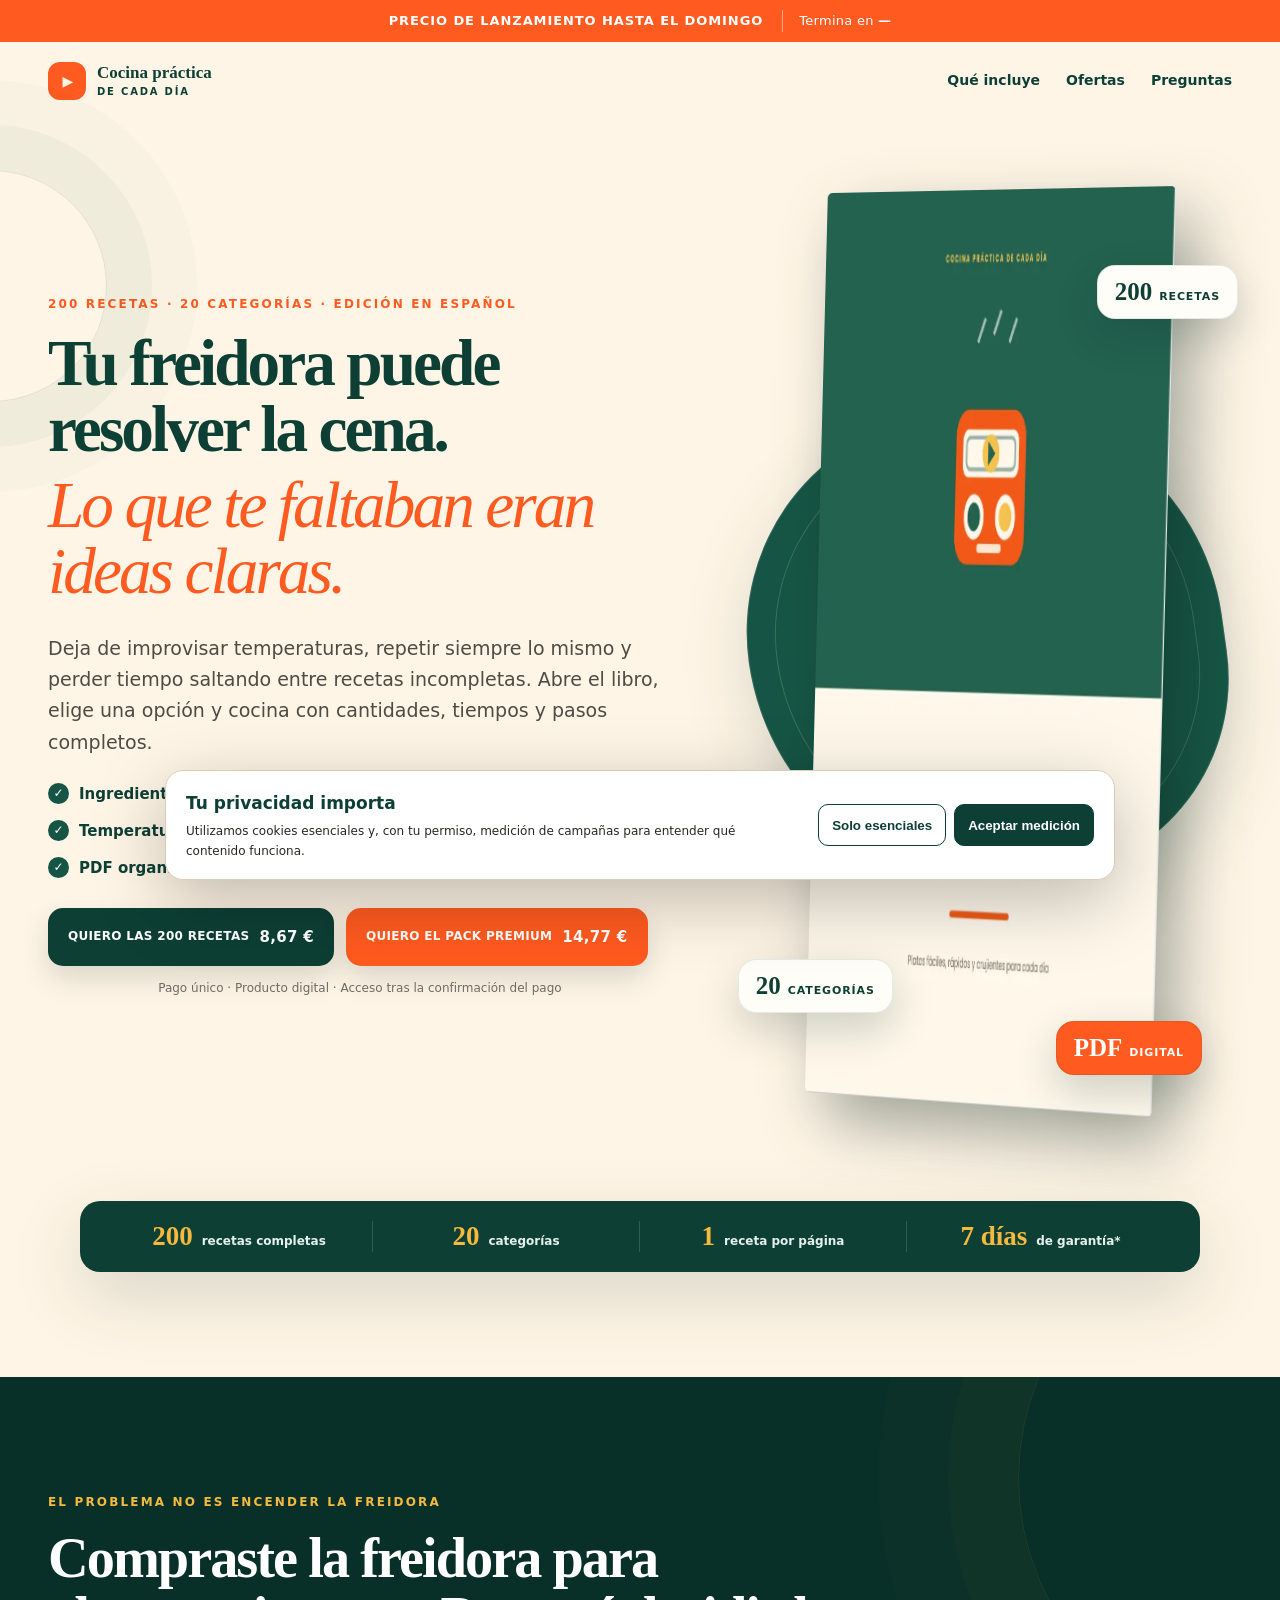
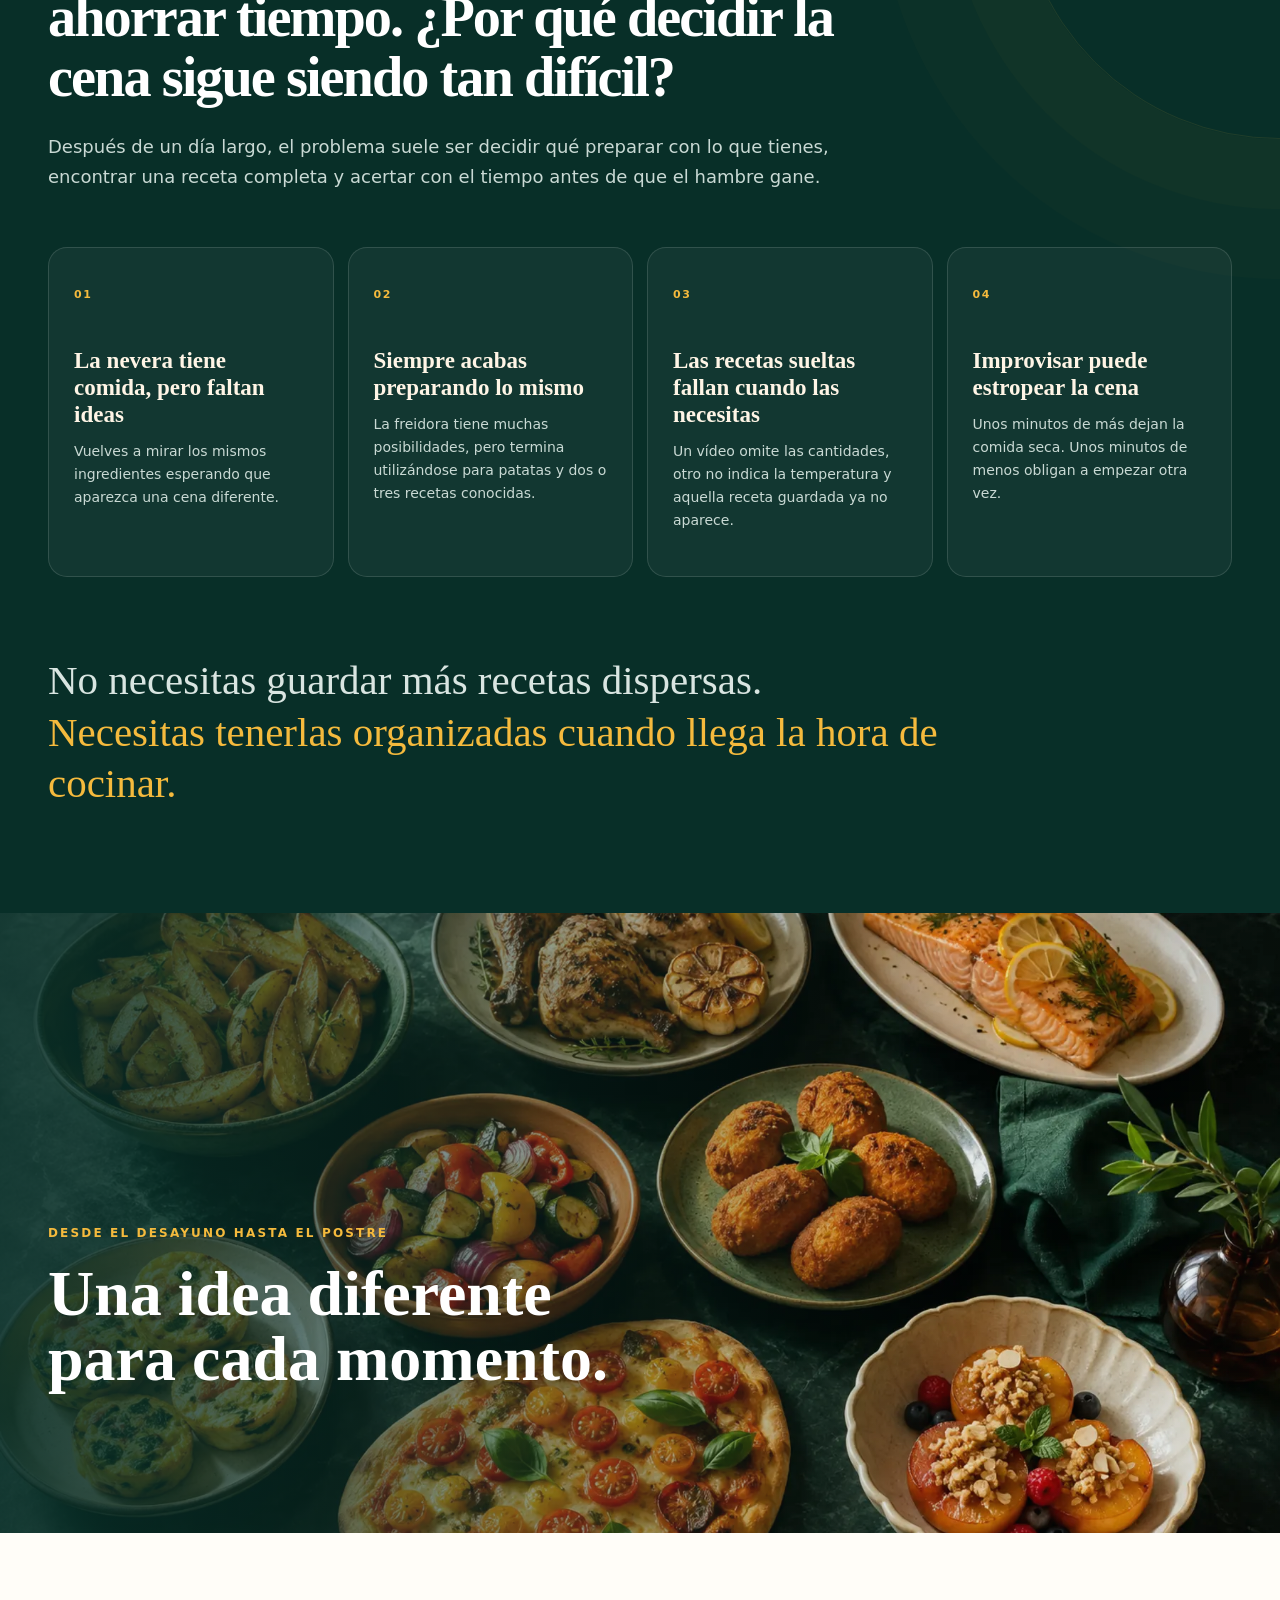
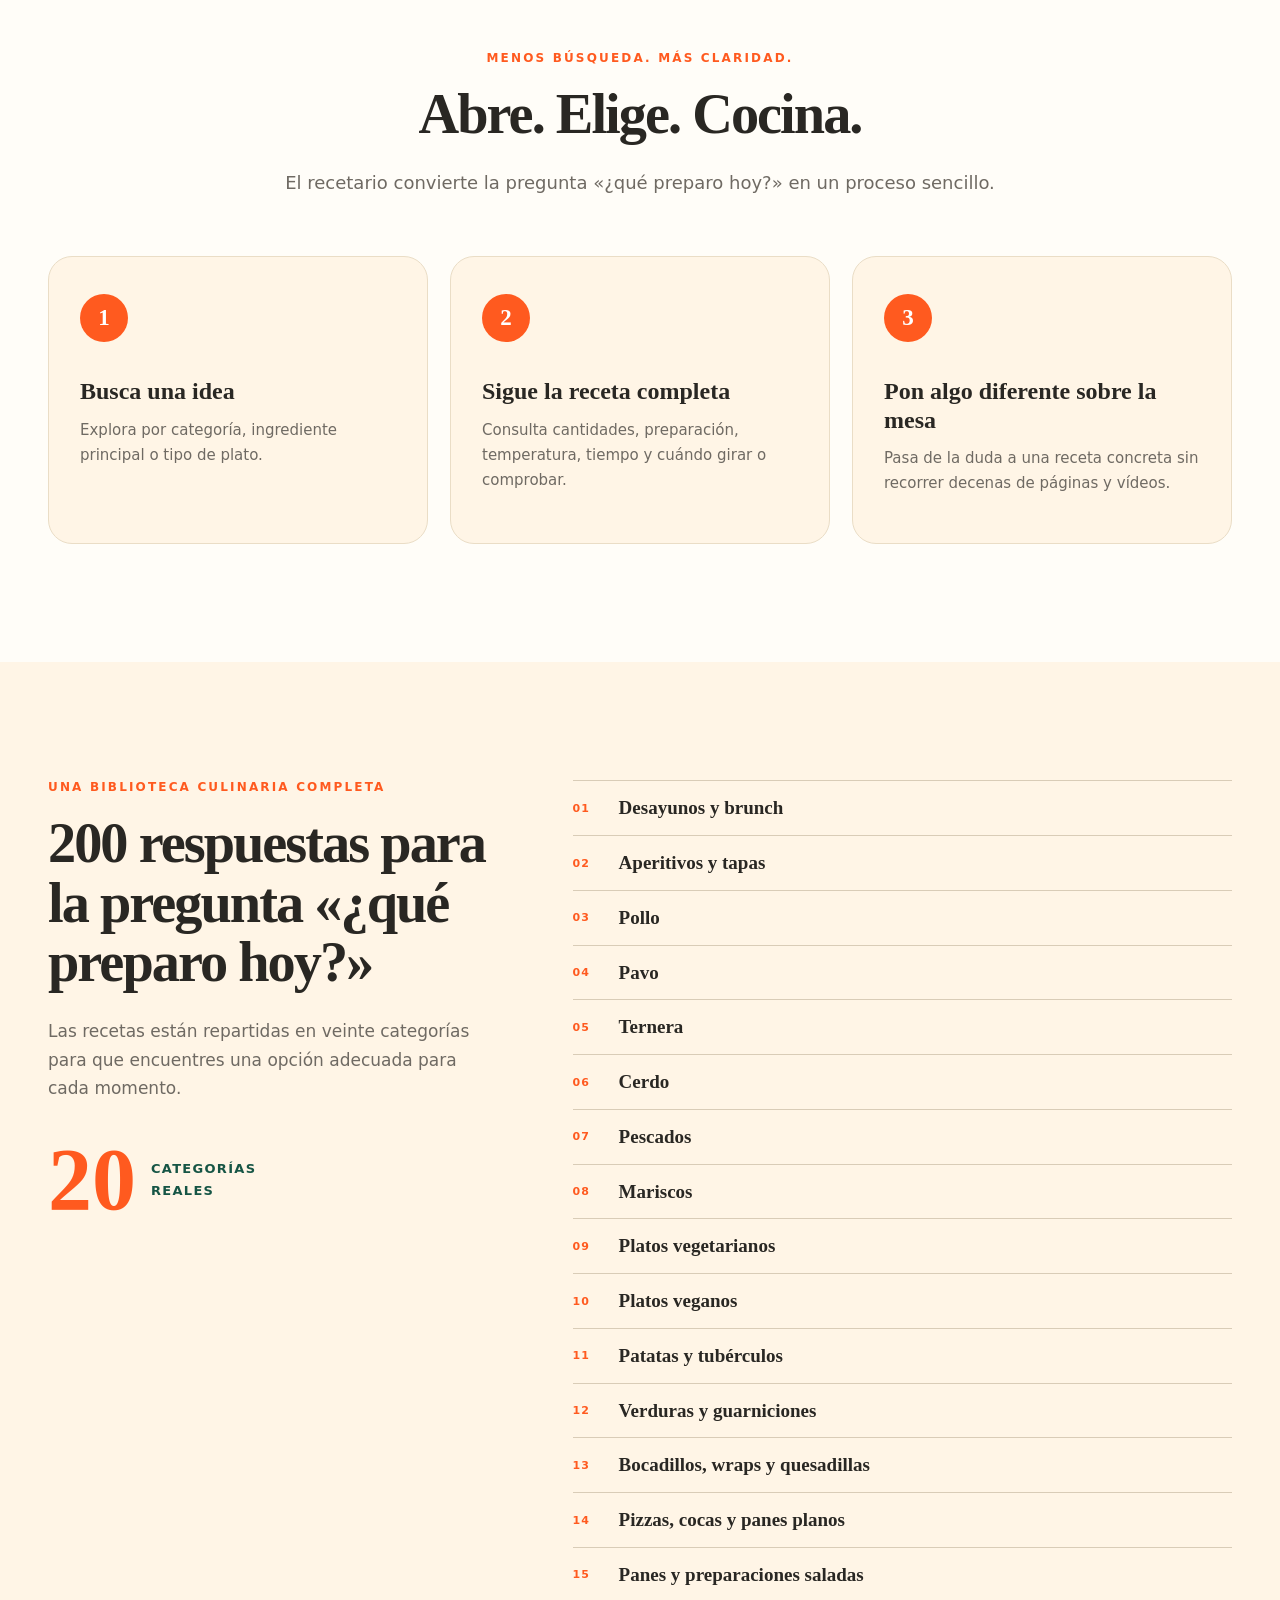
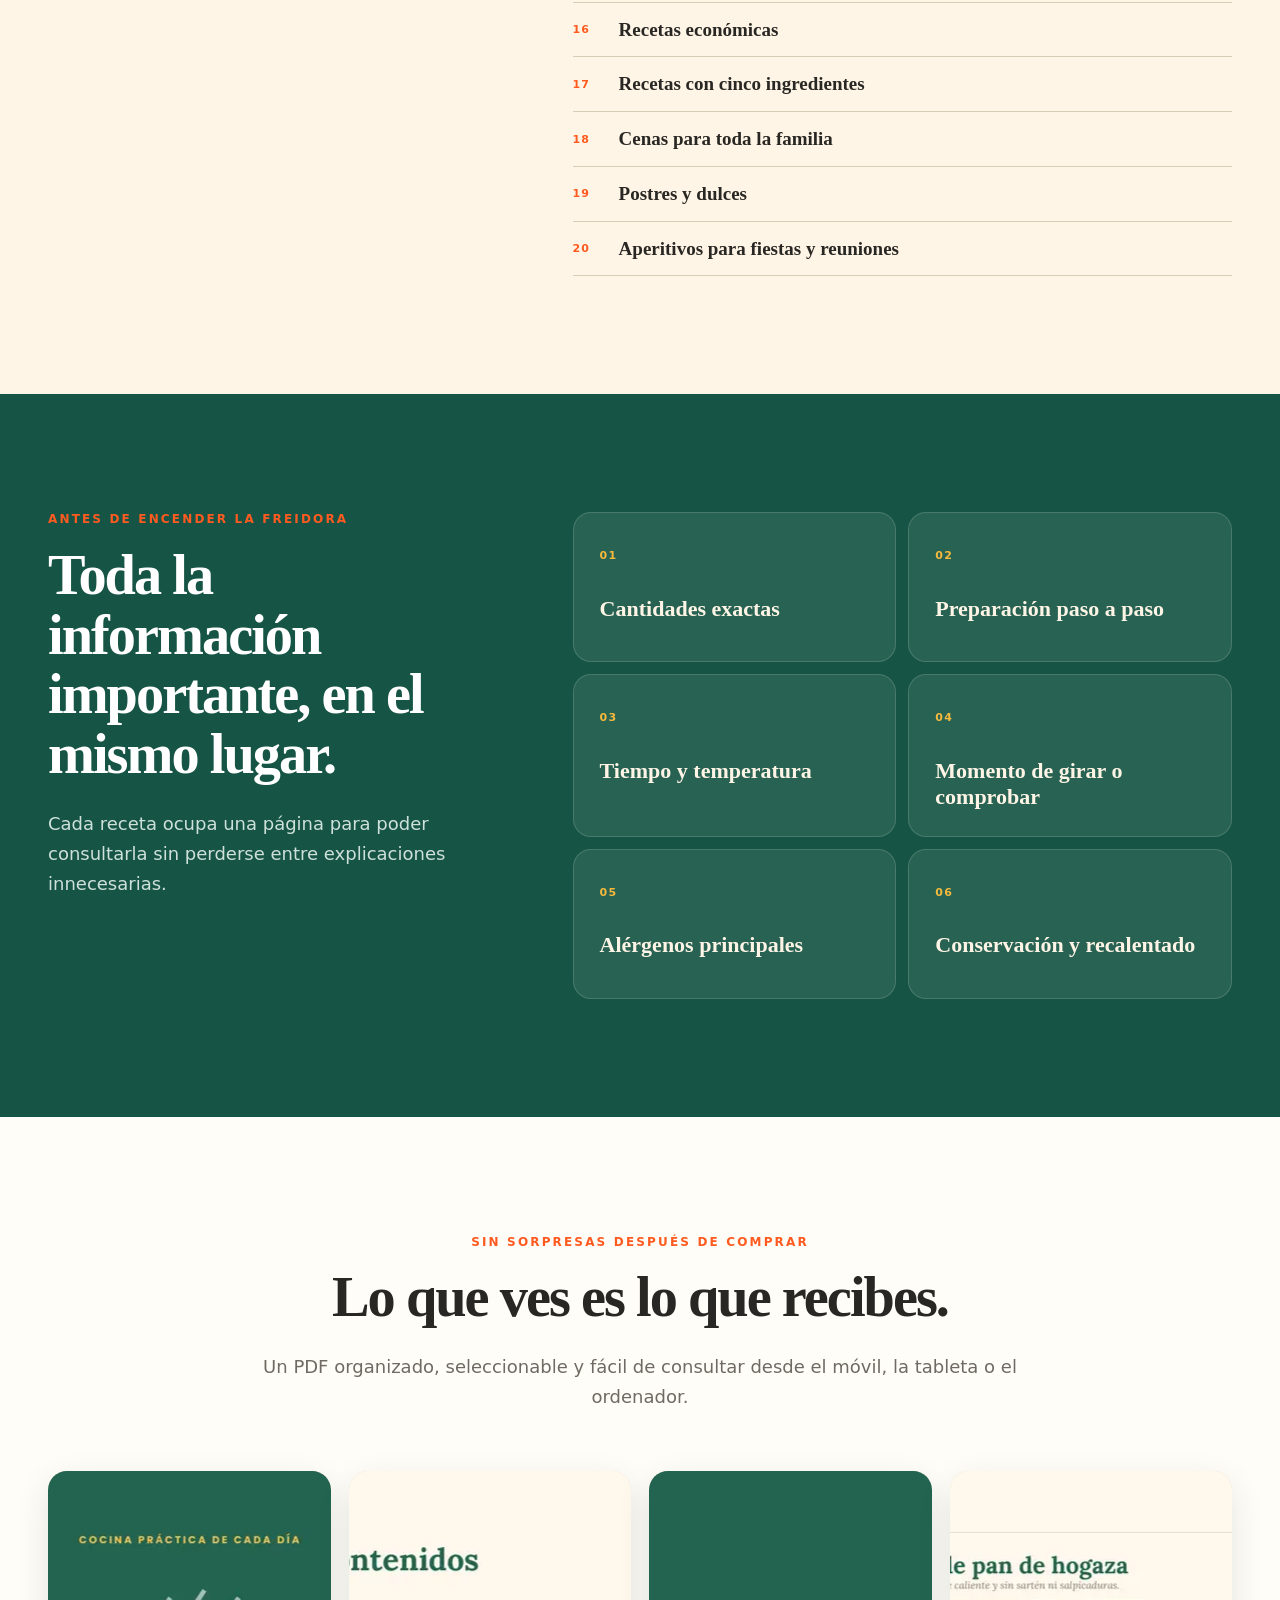
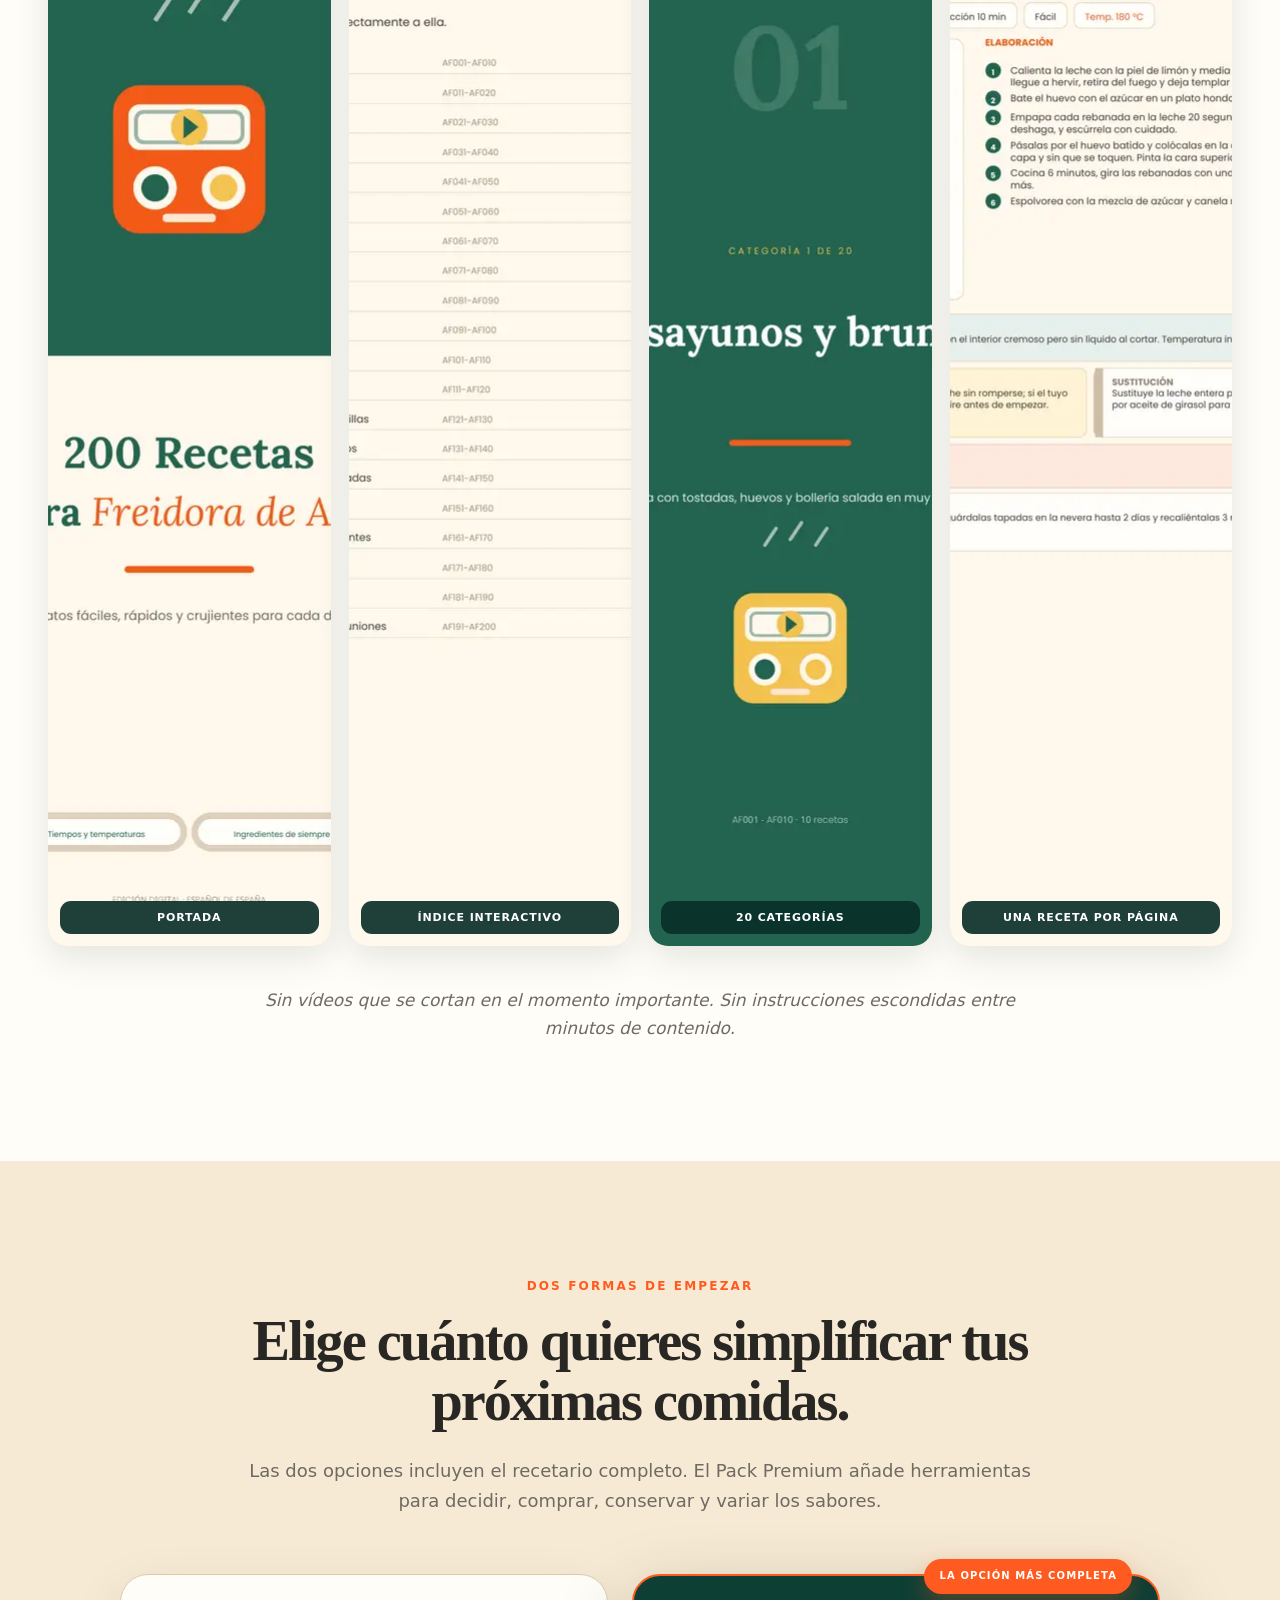
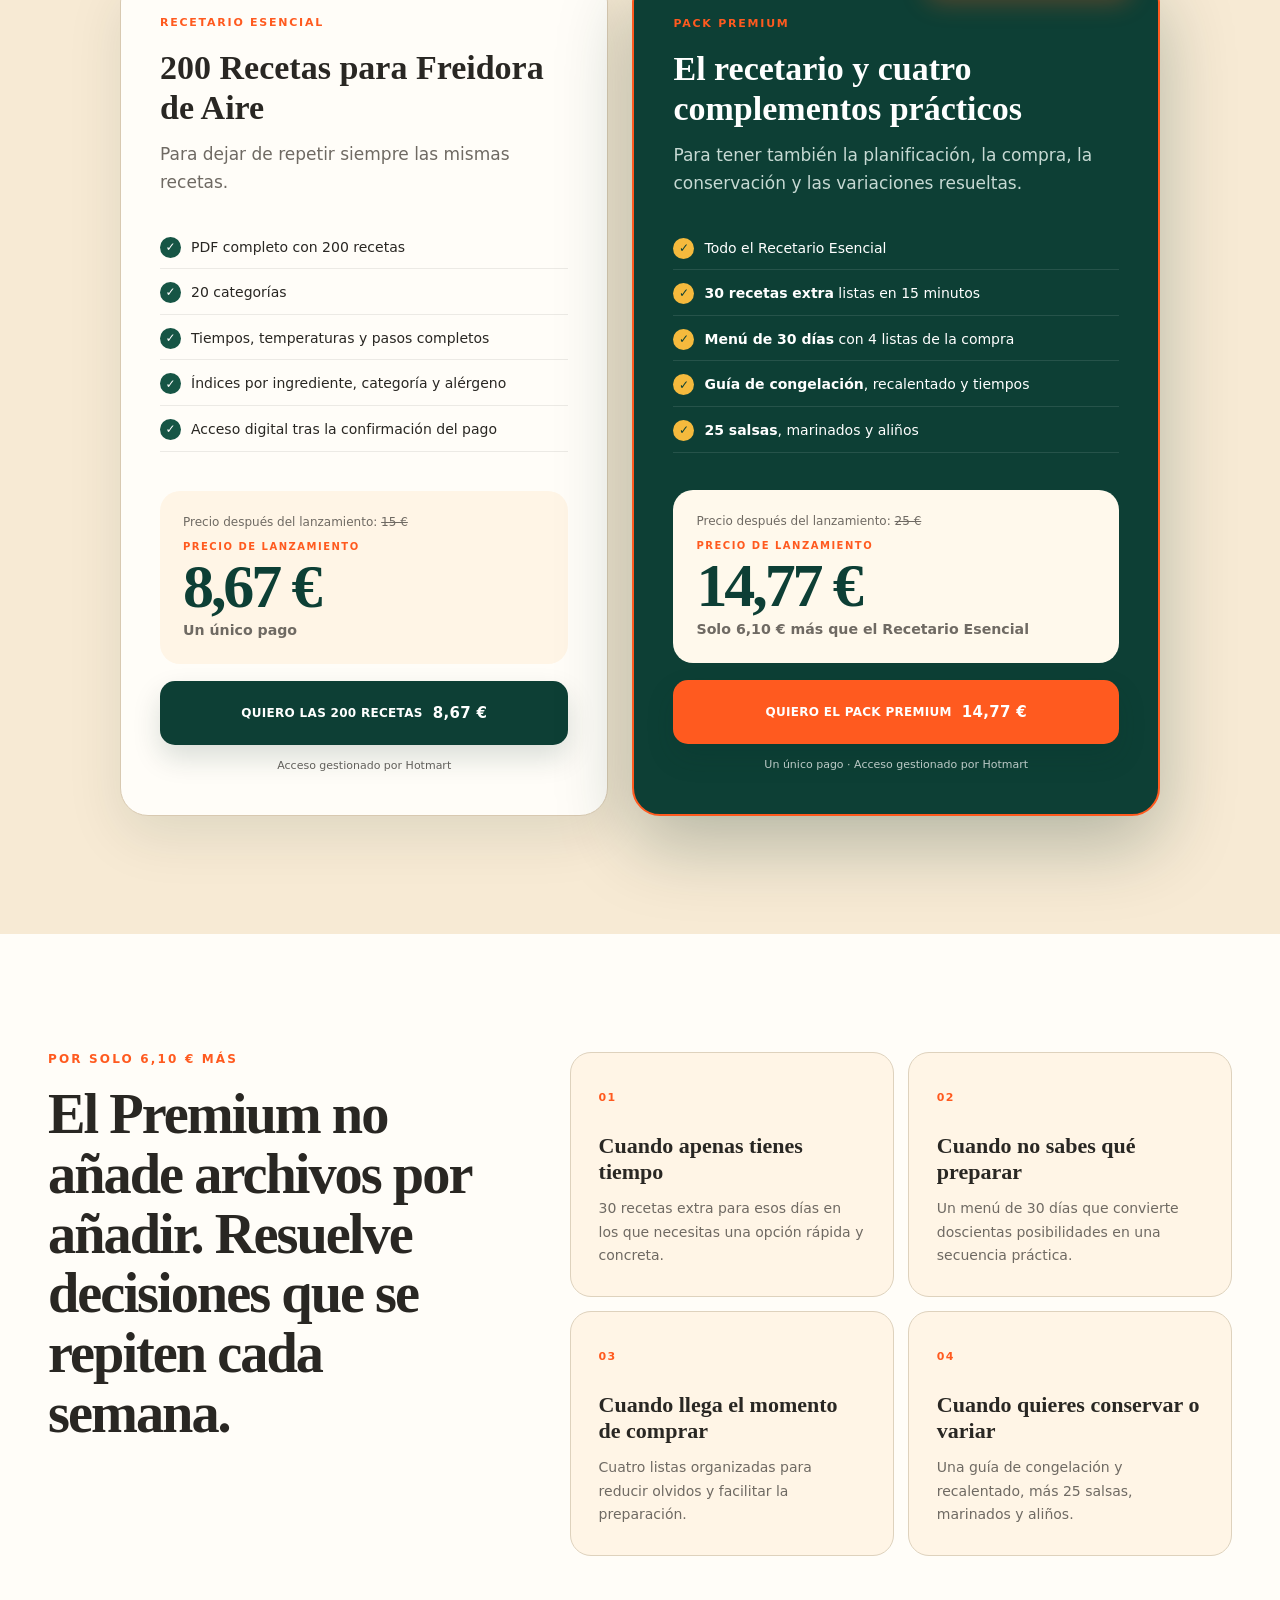
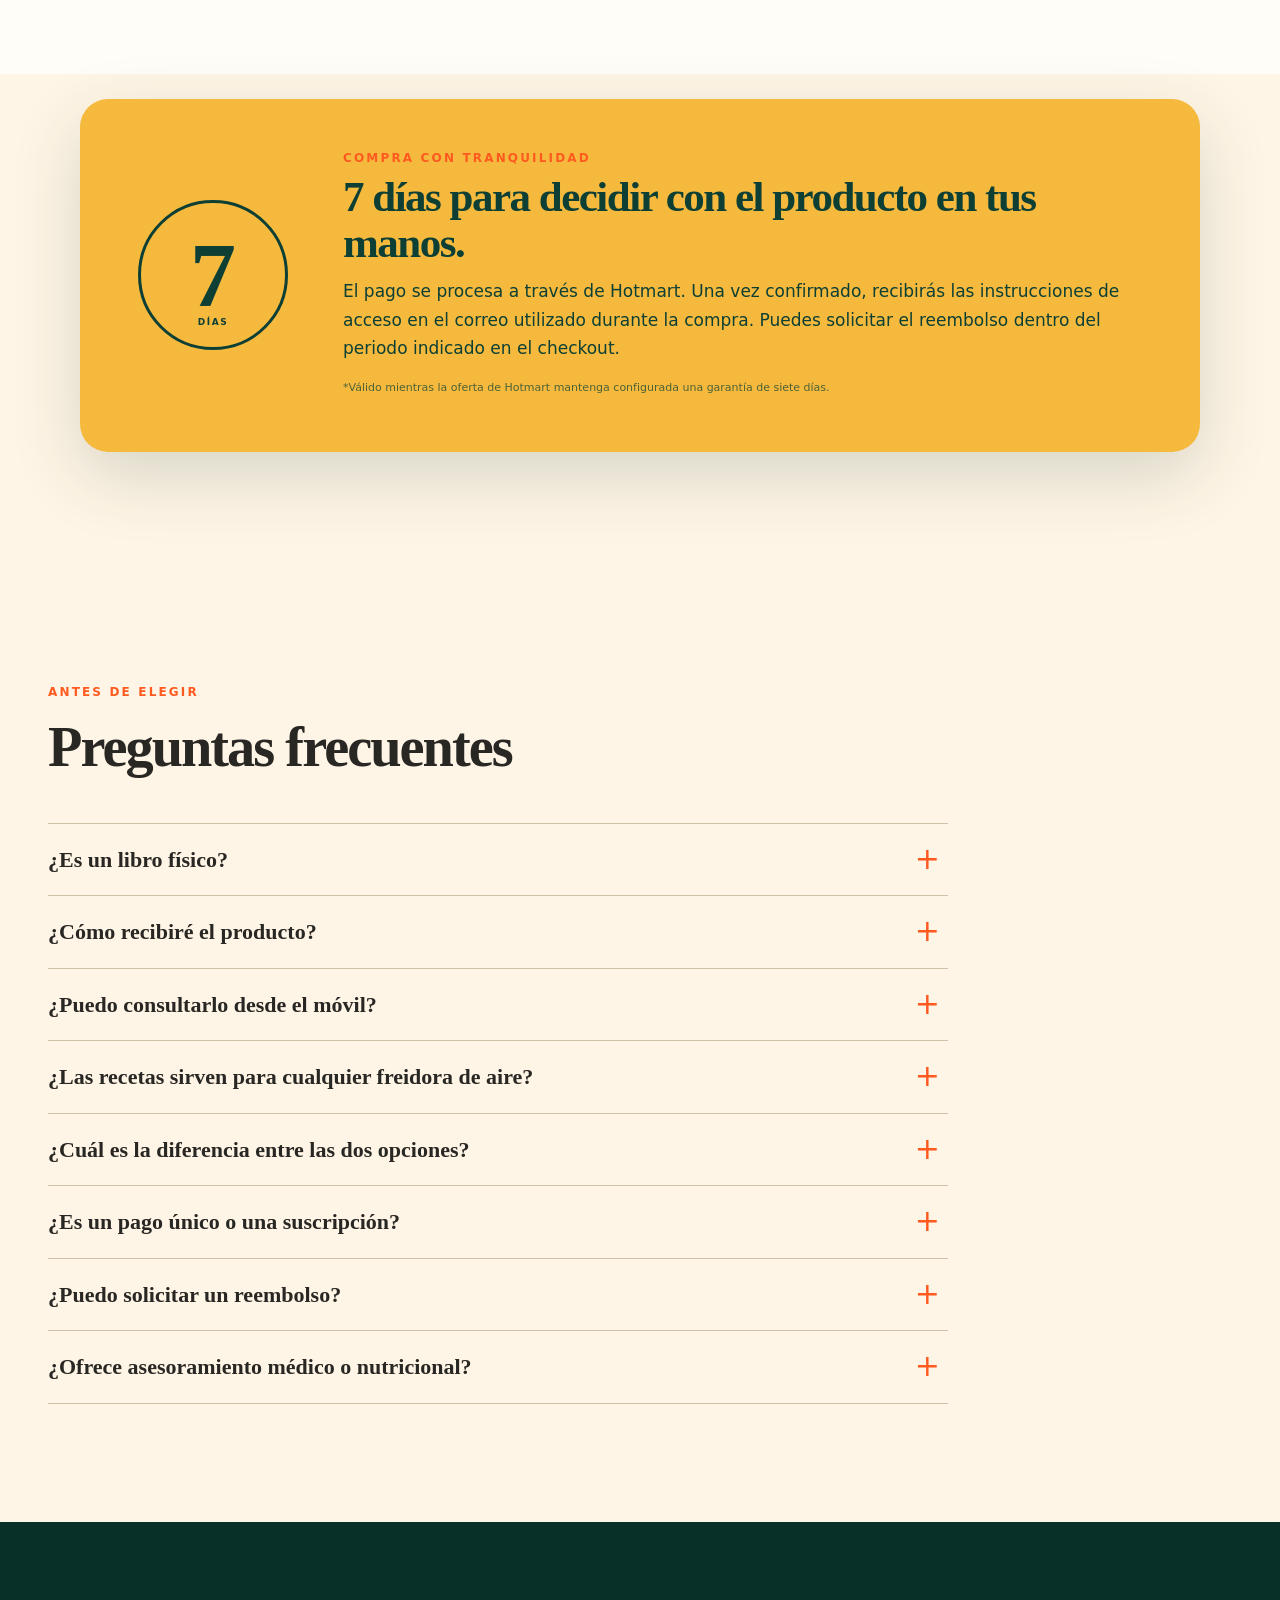
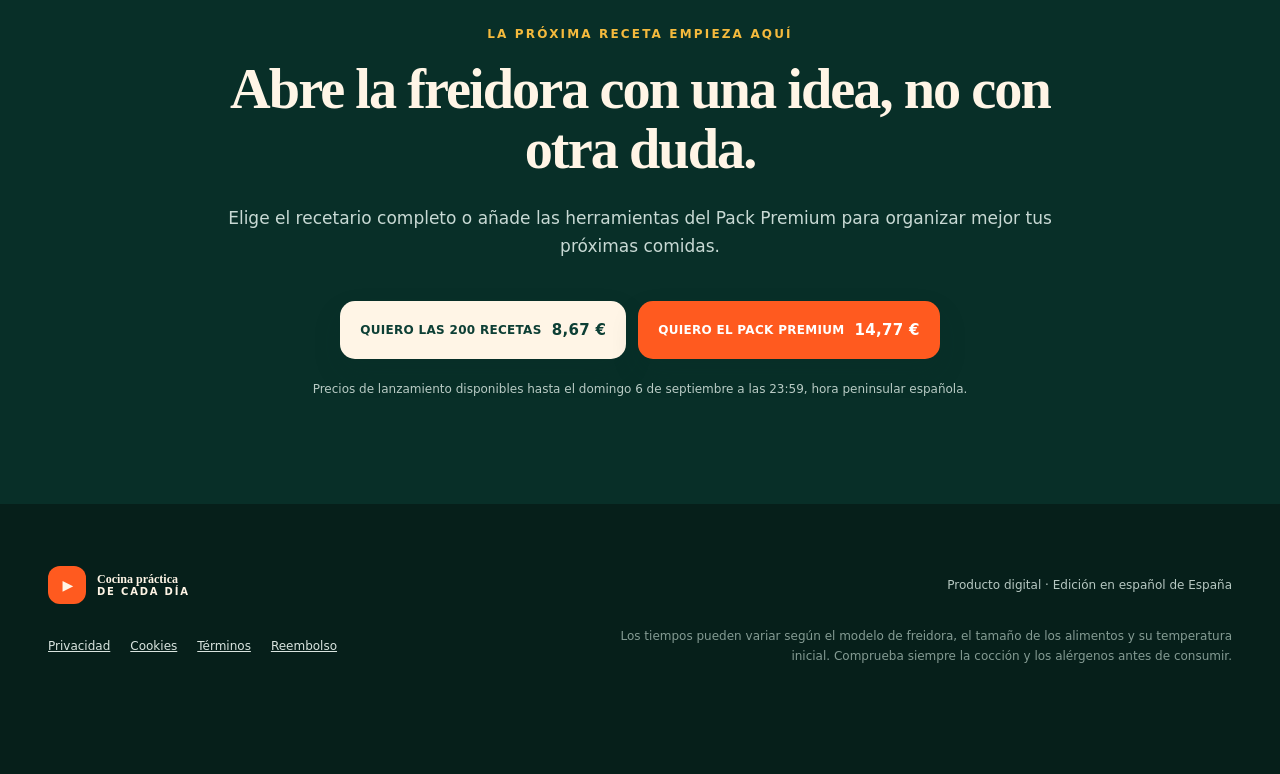
==== index.html @ 4e72426d "Publica pagina de vendas AirFryer" ====
<!doctype html>
<html lang="es-ES">
<head>
  <meta charset="utf-8">
  <meta name="viewport" content="width=device-width, initial-scale=1, viewport-fit=cover">
  <meta name="theme-color" content="#0d3f35">
  <meta name="description" content="200 recetas para freidora de aire con ingredientes habituales, tiempos, temperaturas e instrucciones completas. Elige la versión esencial o el Pack Premium.">
  <meta name="robots" content="index,follow">
  <title>200 Recetas para Freidora de Aire | Cocina práctica cada día</title>
  <link rel="icon" href="assets/cover.webp" type="image/webp">
  <link rel="preload" href="assets/cover.webp" as="image" type="image/webp">
  <link rel="stylesheet" href="assets/styles.css">
</head>
<body>
  <a class="skip-link" href="#contenido">Saltar al contenido</a>
  <aside class="launch-bar" id="launchBar" aria-label="Precio de lanzamiento">
    <span class="launch-bar__label">PRECIO DE LANZAMIENTO HASTA EL DOMINGO</span>
    <span class="launch-bar__timer">Termina en <strong id="countdown">—</strong></span>
  </aside>
  <header class="site-header">
    <a class="brand" href="#inicio" aria-label="Cocina práctica de cada día, inicio"><span class="brand__mark" aria-hidden="true">▶</span><span>Cocina práctica<br><small>de cada día</small></span></a>
    <nav aria-label="Navegación principal"><a href="#contenido-libro">Qué incluye</a><a href="#ofertas">Ofertas</a><a href="#preguntas">Preguntas</a></nav>
  </header>
  <main id="contenido">
    <section class="hero" id="inicio">
      <div class="hero__copy reveal">
        <p class="eyebrow">200 RECETAS · 20 CATEGORÍAS · EDICIÓN EN ESPAÑOL</p>
        <h1>Tu freidora puede resolver la cena. <em>Lo que te faltaban eran ideas claras.</em></h1>
        <p class="hero__lead">Deja de improvisar temperaturas, repetir siempre lo mismo y perder tiempo saltando entre recetas incompletas. Abre el libro, elige una opción y cocina con cantidades, tiempos y pasos completos.</p>
        <ul class="check-list check-list--hero"><li>Ingredientes habituales y explicaciones paso a paso</li><li>Temperatura, tiempo y momento de girar o comprobar</li><li>PDF organizado para consultar desde móvil, tableta u ordenador</li></ul>
        <div class="cta-pair" aria-label="Elige tu versión">
          <a class="button button--green checkout-link" data-offer="essential" href="#ofertas">QUIERO LAS 200 RECETAS <span>8,67 €</span></a>
          <a class="button button--orange checkout-link" data-offer="premium" href="#ofertas">QUIERO EL PACK PREMIUM <span>14,77 €</span></a>
        </div>
        <p class="microcopy">Pago único · Producto digital · Acceso tras la confirmación del pago</p>
      </div>
      <div class="hero__visual reveal" aria-label="Vista del recetario digital">
        <div class="hero__halo" aria-hidden="true"></div>
        <figure class="book-mockup"><img src="assets/cover.webp" width="794" height="915" alt="Portada de 200 Recetas para Freidora de Aire"></figure>
        <div class="proof-chip proof-chip--one"><strong>200</strong><span>recetas</span></div><div class="proof-chip proof-chip--two"><strong>20</strong><span>categorías</span></div><div class="proof-chip proof-chip--three"><strong>PDF</strong><span>digital</span></div>
      </div>
    </section>
    <section class="fact-strip" aria-label="Características del producto"><div><strong>200</strong><span>recetas completas</span></div><div><strong>20</strong><span>categorías</span></div><div><strong>1</strong><span>receta por página</span></div><div><strong>7 días</strong><span>de garantía*</span></div></section>
    <section class="pain section section--dark">
      <div class="section__intro reveal"><p class="eyebrow eyebrow--gold">EL PROBLEMA NO ES ENCENDER LA FREIDORA</p><h2>Compraste la freidora para ahorrar tiempo. ¿Por qué decidir la cena sigue siendo tan difícil?</h2><p>Después de un día largo, el problema suele ser decidir qué preparar con lo que tienes, encontrar una receta completa y acertar con el tiempo antes de que el hambre gane.</p></div>
      <div class="pain-grid">
        <article class="pain-card reveal"><span>01</span><h3>La nevera tiene comida, pero faltan ideas</h3><p>Vuelves a mirar los mismos ingredientes esperando que aparezca una cena diferente.</p></article>
        <article class="pain-card reveal"><span>02</span><h3>Siempre acabas preparando lo mismo</h3><p>La freidora tiene muchas posibilidades, pero termina utilizándose para patatas y dos o tres recetas conocidas.</p></article>
        <article class="pain-card reveal"><span>03</span><h3>Las recetas sueltas fallan cuando las necesitas</h3><p>Un vídeo omite las cantidades, otro no indica la temperatura y aquella receta guardada ya no aparece.</p></article>
        <article class="pain-card reveal"><span>04</span><h3>Improvisar puede estropear la cena</h3><p>Unos minutos de más dejan la comida seca. Unos minutos de menos obligan a empezar otra vez.</p></article>
      </div>
      <p class="bridge reveal">No necesitas guardar más recetas dispersas.<br><strong>Necesitas tenerlas organizadas cuando llega la hora de cocinar.</strong></p>
    </section>
    <section class="food-break" aria-label="Variedad de platos para freidora de aire"><img src="assets/food-spread.webp" width="1536" height="1024" loading="lazy" alt="Selección variada de platos preparados en freidora de aire"><div class="food-break__copy reveal"><span>DESDE EL DESAYUNO HASTA EL POSTRE</span><strong>Una idea diferente<br>para cada momento.</strong></div></section>
    <section class="section mechanism">
      <div class="section__intro section__intro--center reveal"><p class="eyebrow">MENOS BÚSQUEDA. MÁS CLARIDAD.</p><h2>Abre. Elige. Cocina.</h2><p>El recetario convierte la pregunta «¿qué preparo hoy?» en un proceso sencillo.</p></div>
      <div class="steps"><article class="step reveal"><span>1</span><h3>Busca una idea</h3><p>Explora por categoría, ingrediente principal o tipo de plato.</p></article><article class="step reveal"><span>2</span><h3>Sigue la receta completa</h3><p>Consulta cantidades, preparación, temperatura, tiempo y cuándo girar o comprobar.</p></article><article class="step reveal"><span>3</span><h3>Pon algo diferente sobre la mesa</h3><p>Pasa de la duda a una receta concreta sin recorrer decenas de páginas y vídeos.</p></article></div>
    </section>
    <section class="section categories" id="contenido-libro">
      <div class="categories__intro reveal"><p class="eyebrow">UNA BIBLIOTECA CULINARIA COMPLETA</p><h2>200 respuestas para la pregunta «¿qué preparo hoy?»</h2><p>Las recetas están repartidas en veinte categorías para que encuentres una opción adecuada para cada momento.</p><div class="categories__counter"><strong>20</strong><span>categorías<br>reales</span></div></div>
      <ol class="category-list reveal"><li><span>01</span>Desayunos y brunch</li><li><span>02</span>Aperitivos y tapas</li><li><span>03</span>Pollo</li><li><span>04</span>Pavo</li><li><span>05</span>Ternera</li><li><span>06</span>Cerdo</li><li><span>07</span>Pescados</li><li><span>08</span>Mariscos</li><li><span>09</span>Platos vegetarianos</li><li><span>10</span>Platos veganos</li><li><span>11</span>Patatas y tubérculos</li><li><span>12</span>Verduras y guarniciones</li><li><span>13</span>Bocadillos, wraps y quesadillas</li><li><span>14</span>Pizzas, cocas y panes planos</li><li><span>15</span>Panes y preparaciones saladas</li><li><span>16</span>Recetas económicas</li><li><span>17</span>Recetas con cinco ingredientes</li><li><span>18</span>Cenas para toda la familia</li><li><span>19</span>Postres y dulces</li><li><span>20</span>Aperitivos para fiestas y reuniones</li></ol>
    </section>
    <section class="section detail-section">
      <div class="section__intro reveal"><p class="eyebrow">ANTES DE ENCENDER LA FREIDORA</p><h2>Toda la información importante, en el mismo lugar.</h2><p>Cada receta ocupa una página para poder consultarla sin perderse entre explicaciones innecesarias.</p></div>
      <div class="detail-grid"><article class="detail reveal"><span>01</span><h3>Cantidades exactas</h3></article><article class="detail reveal"><span>02</span><h3>Preparación paso a paso</h3></article><article class="detail reveal"><span>03</span><h3>Tiempo y temperatura</h3></article><article class="detail reveal"><span>04</span><h3>Momento de girar o comprobar</h3></article><article class="detail reveal"><span>05</span><h3>Alérgenos principales</h3></article><article class="detail reveal"><span>06</span><h3>Conservación y recalentado</h3></article></div>
    </section>
    <section class="section preview-section">
      <div class="section__intro section__intro--center reveal"><p class="eyebrow">SIN SORPRESAS DESPUÉS DE COMPRAR</p><h2>Lo que ves es lo que recibes.</h2><p>Un PDF organizado, seleccionable y fácil de consultar desde el móvil, la tableta o el ordenador.</p></div>
      <div class="preview-grid"><button class="preview-card reveal" data-preview="assets/preview-cover.webp" aria-label="Ampliar la portada"><img src="assets/preview-cover.webp" width="760" height="1075" loading="lazy" alt="Portada real del recetario"><span>Portada</span></button><button class="preview-card reveal" data-preview="assets/preview-index.webp" aria-label="Ampliar el índice"><img src="assets/preview-index.webp" width="760" height="1075" loading="lazy" alt="Índice real con las veinte categorías"><span>Índice interactivo</span></button><button class="preview-card reveal" data-preview="assets/preview-category.webp" aria-label="Ampliar el separador de categoría"><img src="assets/preview-category.webp" width="760" height="1075" loading="lazy" alt="Página divisoria de una categoría"><span>20 categorías</span></button><button class="preview-card reveal" data-preview="assets/preview-recipe.webp" aria-label="Ampliar una receta completa"><img src="assets/preview-recipe.webp" width="760" height="1075" loading="lazy" alt="Página real de una receta completa"><span>Una receta por página</span></button></div>
      <p class="preview-caption">Sin vídeos que se cortan en el momento importante. Sin instrucciones escondidas entre minutos de contenido.</p>
    </section>
    <section class="section offers" id="ofertas">
      <div class="section__intro section__intro--center reveal"><p class="eyebrow">DOS FORMAS DE EMPEZAR</p><h2>Elige cuánto quieres simplificar tus próximas comidas.</h2><p>Las dos opciones incluyen el recetario completo. El Pack Premium añade herramientas para decidir, comprar, conservar y variar los sabores.</p></div>
      <div class="offer-grid">
        <article class="offer-card offer-card--essential reveal" data-offer-card="essential"><div class="offer-card__head"><span>RECETARIO ESENCIAL</span><h3>200 Recetas para Freidora de Aire</h3><p>Para dejar de repetir siempre las mismas recetas.</p></div><ul class="check-list"><li>PDF completo con 200 recetas</li><li>20 categorías</li><li>Tiempos, temperaturas y pasos completos</li><li>Índices por ingrediente, categoría y alérgeno</li><li>Acceso digital tras la confirmación del pago</li></ul><div class="price-box"><p>Precio después del lanzamiento: <s data-standard-price="essential">15 €</s></p><span>PRECIO DE LANZAMIENTO</span><strong data-current-price="essential">8,67 €</strong><small>Un único pago</small></div><a class="button button--green button--full checkout-link" data-offer="essential" href="#">QUIERO LAS 200 RECETAS <span>8,67 €</span></a><p class="offer-card__foot">Acceso gestionado por Hotmart</p></article>
        <article class="offer-card offer-card--premium reveal" data-offer-card="premium"><div class="offer-ribbon">LA OPCIÓN MÁS COMPLETA</div><div class="offer-card__head"><span>PACK PREMIUM</span><h3>El recetario y cuatro complementos prácticos</h3><p>Para tener también la planificación, la compra, la conservación y las variaciones resueltas.</p></div><ul class="check-list"><li>Todo el Recetario Esencial</li><li><strong>30 recetas extra</strong> listas en 15 minutos</li><li><strong>Menú de 30 días</strong> con 4 listas de la compra</li><li><strong>Guía de congelación</strong>, recalentado y tiempos</li><li><strong>25 salsas</strong>, marinados y aliños</li></ul><div class="price-box price-box--premium"><p>Precio después del lanzamiento: <s data-standard-price="premium">25 €</s></p><span>PRECIO DE LANZAMIENTO</span><strong data-current-price="premium">14,77 €</strong><small>Solo 6,10 € más que el Recetario Esencial</small></div><a class="button button--orange button--full checkout-link" data-offer="premium" href="#">QUIERO EL PACK PREMIUM <span>14,77 €</span></a><p class="offer-card__foot">Un único pago · Acceso gestionado por Hotmart</p></article>
      </div>
    </section>
    <section class="section premium-value"><div class="section__intro reveal"><p class="eyebrow">POR SOLO 6,10 € MÁS</p><h2>El Premium no añade archivos por añadir. Resuelve decisiones que se repiten cada semana.</h2></div><div class="premium-grid"><article class="premium-item reveal"><span>01</span><h3>Cuando apenas tienes tiempo</h3><p>30 recetas extra para esos días en los que necesitas una opción rápida y concreta.</p></article><article class="premium-item reveal"><span>02</span><h3>Cuando no sabes qué preparar</h3><p>Un menú de 30 días que convierte doscientas posibilidades en una secuencia práctica.</p></article><article class="premium-item reveal"><span>03</span><h3>Cuando llega el momento de comprar</h3><p>Cuatro listas organizadas para reducir olvidos y facilitar la preparación.</p></article><article class="premium-item reveal"><span>04</span><h3>Cuando quieres conservar o variar</h3><p>Una guía de congelación y recalentado, más 25 salsas, marinados y aliños.</p></article></div></section>
    <section class="guarantee"><div class="guarantee__seal" aria-hidden="true">7</div><div><p class="eyebrow">COMPRA CON TRANQUILIDAD</p><h2>7 días para decidir con el producto en tus manos.</h2><p>El pago se procesa a través de Hotmart. Una vez confirmado, recibirás las instrucciones de acceso en el correo utilizado durante la compra. Puedes solicitar el reembolso dentro del periodo indicado en el checkout.</p><small>*Válido mientras la oferta de Hotmart mantenga configurada una garantía de siete días.</small></div></section>
    <section class="section faq" id="preguntas"><div class="section__intro reveal"><p class="eyebrow">ANTES DE ELEGIR</p><h2>Preguntas frecuentes</h2></div><div class="accordion"><details><summary>¿Es un libro físico?</summary><p>No. Es un producto digital en formato PDF. No se envía ningún artículo por correo postal.</p></details><details><summary>¿Cómo recibiré el producto?</summary><p>Después de la confirmación del pago, Hotmart enviará las instrucciones de acceso al correo utilizado en la compra.</p></details><details><summary>¿Puedo consultarlo desde el móvil?</summary><p>Sí. El PDF puede consultarse desde un móvil, una tableta o un ordenador compatible con archivos PDF.</p></details><details><summary>¿Las recetas sirven para cualquier freidora de aire?</summary><p>Están pensadas para modelos domésticos habituales. La potencia, el tamaño de la cesta y el grosor de los alimentos pueden cambiar ligeramente el tiempo, por lo que conviene comprobar la cocción.</p></details><details><summary>¿Cuál es la diferencia entre las dos opciones?</summary><p>El Esencial incluye las 200 recetas. El Premium añade 30 recetas rápidas, un menú de 30 días con cuatro listas, una guía de congelación y recalentado y 25 salsas, marinados y aliños.</p></details><details><summary>¿Es un pago único o una suscripción?</summary><p>Es un único pago. No se trata de una suscripción mensual.</p></details><details><summary>¿Puedo solicitar un reembolso?</summary><p>Sí, dentro del periodo de garantía indicado en el checkout de Hotmart.</p></details><details><summary>¿Ofrece asesoramiento médico o nutricional?</summary><p>No. El contenido tiene una finalidad culinaria e informativa y no sustituye el asesoramiento de profesionales de la salud.</p></details></div></section>
    <section class="final-cta"><div class="final-cta__copy reveal"><p class="eyebrow eyebrow--gold">LA PRÓXIMA RECETA EMPIEZA AQUÍ</p><h2>Abre la freidora con una idea, no con otra duda.</h2><p>Elige el recetario completo o añade las herramientas del Pack Premium para organizar mejor tus próximas comidas.</p></div><div class="cta-pair cta-pair--final reveal"><a class="button button--cream checkout-link" data-offer="essential" href="#">QUIERO LAS 200 RECETAS <span>8,67 €</span></a><a class="button button--orange checkout-link" data-offer="premium" href="#">QUIERO EL PACK PREMIUM <span>14,77 €</span></a></div><p class="final-cta__deadline">Precios de lanzamiento disponibles hasta el domingo 6 de septiembre a las 23:59, hora peninsular española.</p></section>
  </main>
  <footer><a class="brand brand--footer" href="#inicio"><span class="brand__mark" aria-hidden="true">▶</span><span>Cocina práctica<br><small>de cada día</small></span></a><p>Producto digital · Edición en español de España</p><nav aria-label="Información legal"><a href="#" data-legal="privacy">Privacidad</a><a href="#" data-legal="cookies">Cookies</a><a href="#" data-legal="terms">Términos</a><a href="#" data-legal="refund">Reembolso</a></nav><p class="legal-copy">Los tiempos pueden variar según el modelo de freidora, el tamaño de los alimentos y su temperatura inicial. Comprueba siempre la cocción y los alérgenos antes de consumir.</p></footer>
  <div class="mobile-buy" id="mobileBuy" aria-label="Opciones de compra"><a class="checkout-link" data-offer="essential" href="#"><small>Esencial</small><strong>8,67 €</strong></a><a class="checkout-link mobile-buy__premium" data-offer="premium" href="#"><small>Premium</small><strong>14,77 €</strong></a></div>
  <dialog class="preview-modal" id="previewModal" aria-label="Vista ampliada del recetario"><button class="preview-modal__close" type="button" aria-label="Cerrar vista ampliada">×</button><img src="assets/preview-cover.webp" alt="Vista ampliada de una página del recetario"></dialog>
  <dialog class="notice-modal" id="checkoutNotice" aria-labelledby="checkoutNoticeTitle"><button class="notice-modal__close" type="button" aria-label="Cerrar">×</button><p class="eyebrow">ENLACE PENDIENTE</p><h2 id="checkoutNoticeTitle">La página de pago se está activando.</h2><p>Elige de nuevo tu opción cuando el enlace oficial de Hotmart esté disponible.</p><button class="button button--green" type="button" data-close-notice>Entendido</button></dialog>
  <aside class="cookie-banner" id="cookieBanner" aria-label="Preferencias de cookies" hidden><div><strong>Tu privacidad importa</strong><p>Utilizamos cookies esenciales y, con tu permiso, medición de campañas para entender qué contenido funciona.</p></div><div class="cookie-banner__actions"><button type="button" data-consent="essential">Solo esenciales</button><button type="button" data-consent="marketing">Aceptar medición</button></div></aside>
  <script src="assets/app.js" defer></script>
</body>
</html>
---- assets/styles.css ----
:root{--green:#165545;--green-dark:#0d3f35;--green-deep:#082f28;--cream:#fff5e6;--cream-2:#f7ead4;--orange:#ff5a1f;--gold:#f5ba3d;--ink:#292723;--muted:#6f6a63;--white:#fffdf8;--radius:24px;--shadow:0 24px 70px rgba(8,47,40,.16);--serif:Georgia,"Times New Roman",serif;--sans:Inter,ui-sans-serif,system-ui,-apple-system,BlinkMacSystemFont,"Segoe UI",sans-serif}
*{box-sizing:border-box}html{scroll-behavior:smooth;scroll-padding-top:104px}body{margin:0;background:var(--cream);color:var(--ink);font:400 17px/1.68 var(--sans);overflow-x:hidden}body.modal-open{overflow:hidden}img{display:block;max-width:100%}a{color:inherit}button,a{touch-action:manipulation}.skip-link{position:fixed;left:1rem;top:-5rem;z-index:999;background:#fff;color:#111;padding:.8rem 1rem;border-radius:8px}.skip-link:focus{top:1rem}.launch-bar{min-height:42px;background:var(--orange);color:#fff;display:flex;align-items:center;justify-content:center;gap:1.2rem;padding:.5rem 1rem;font-size:13px;letter-spacing:.07em;position:relative;z-index:20}.launch-bar__label{font-weight:800}.launch-bar__timer{padding-left:1rem;border-left:1px solid rgba(255,255,255,.45);letter-spacing:.02em}.launch-bar__timer strong{font-variant-numeric:tabular-nums;white-space:nowrap}.launch-bar.expired{background:var(--ink)}
.site-header{height:78px;display:flex;align-items:center;justify-content:space-between;max-width:1240px;margin:auto;padding:0 28px}.brand{display:inline-flex;align-items:center;gap:11px;color:var(--green-dark);text-decoration:none;font-family:var(--serif);font-weight:700;line-height:1.02}.brand small{font:700 10px/1 var(--sans);letter-spacing:.18em;text-transform:uppercase}.brand__mark{display:grid;place-items:center;width:38px;height:38px;border-radius:12px;background:var(--orange);color:var(--cream);font:800 14px var(--sans);padding-left:2px}.site-header nav{display:flex;gap:26px}.site-header nav a{font-size:14px;font-weight:700;text-decoration:none;color:var(--green-dark);position:relative}.site-header nav a:after{content:"";position:absolute;left:0;right:100%;bottom:-5px;height:2px;background:var(--orange);transition:right .2s}.site-header nav a:hover:after,.site-header nav a:focus-visible:after{right:0}
.hero{min-height:calc(100vh - 120px);max-width:1240px;margin:auto;padding:70px 28px 96px;display:grid;grid-template-columns:1.12fr .88fr;gap:70px;align-items:center;position:relative}.hero:before{content:"";position:absolute;width:230px;height:230px;border:1px solid rgba(22,85,69,.13);border-radius:50%;left:-145px;top:50px;box-shadow:0 0 0 45px rgba(22,85,69,.035),0 0 0 90px rgba(22,85,69,.025)}.eyebrow{margin:0 0 18px;color:var(--orange);font-size:12px;line-height:1.3;font-weight:900;letter-spacing:.18em}.eyebrow--gold{color:var(--gold)}h1,h2,h3,p{margin-top:0}h1,h2,h3{font-family:var(--serif)}h1{font-size:clamp(48px,5.1vw,76px);line-height:1.01;letter-spacing:-.045em;margin-bottom:28px;color:var(--green-dark);max-width:760px}h1 em{display:block;margin-top:10px;color:var(--orange);font-weight:400}h2{font-size:clamp(38px,4.4vw,64px);line-height:1.06;letter-spacing:-.035em;margin-bottom:24px}h3{font-size:24px;line-height:1.18;margin-bottom:12px}.hero__lead{max-width:690px;font-size:19px;line-height:1.65;color:#4e4a44;margin-bottom:24px}.check-list{list-style:none;padding:0;margin:0 0 26px}.check-list li{position:relative;padding-left:31px;margin:12px 0}.check-list li:before{content:"✓";position:absolute;left:0;top:.05em;width:21px;height:21px;border-radius:50%;display:grid;place-items:center;background:var(--green);color:#fff;font-size:12px;font-weight:900}.check-list--hero{font-size:15px;font-weight:650;color:var(--green-dark)}.cta-pair{display:flex;gap:12px;align-items:stretch}.button{display:inline-flex;align-items:center;justify-content:center;gap:10px;min-height:58px;padding:14px 20px;border:0;border-radius:15px;text-decoration:none;text-align:center;font:900 12px/1.2 var(--sans);letter-spacing:.025em;box-shadow:0 13px 28px rgba(8,47,40,.15);transition:transform .18s,box-shadow .18s,filter .18s;cursor:pointer}.button span{white-space:nowrap;font-size:15px}.button:hover,.button:focus-visible{transform:translateY(-3px);box-shadow:0 18px 34px rgba(8,47,40,.22);filter:saturate(1.08)}.button:focus-visible,button:focus-visible,a:focus-visible,summary:focus-visible{outline:3px solid var(--gold);outline-offset:3px}.button--green{background:var(--green-dark);color:#fff}.button--orange{background:var(--orange);color:#fff}.button--cream{background:var(--cream);color:var(--green-dark)}.button--full{width:100%;min-height:64px}.microcopy{text-align:center;color:var(--muted);font-size:12px;margin:12px 0 0}.hero__visual{min-height:620px;display:grid;place-items:center;position:relative}.hero__halo{position:absolute;width:475px;height:475px;border-radius:48% 52% 44% 56%;background:var(--green);transform:rotate(-8deg);box-shadow:inset 0 0 0 1px rgba(255,255,255,.12),var(--shadow)}.hero__halo:after{content:"";position:absolute;inset:28px;border:1px solid rgba(255,255,255,.16);border-radius:inherit}.book-mockup{z-index:2;width:350px;margin:0;transform:perspective(1200px) rotateY(-7deg) rotateZ(1.5deg);filter:drop-shadow(20px 28px 32px rgba(7,36,30,.38))}.book-mockup img{border-radius:5px;box-shadow:inset -12px 0 18px rgba(0,0,0,.08)}.proof-chip{position:absolute;z-index:3;min-width:108px;background:var(--white);border:1px solid rgba(13,63,53,.1);border-radius:18px;padding:12px 17px;box-shadow:0 16px 42px rgba(8,47,40,.2);display:flex;align-items:baseline;gap:7px;color:var(--green-dark)}.proof-chip strong{font:700 25px var(--serif)}.proof-chip span{font-size:11px;text-transform:uppercase;letter-spacing:.08em;font-weight:800}.proof-chip--one{top:75px;right:-6px}.proof-chip--two{bottom:92px;left:-4px}.proof-chip--three{bottom:30px;right:30px;background:var(--orange);color:#fff}
.fact-strip{max-width:1120px;margin:0 auto 105px;background:var(--green-dark);color:#fff;border-radius:20px;padding:20px 26px;display:grid;grid-template-columns:repeat(4,1fr);box-shadow:var(--shadow)}.fact-strip>div{display:flex;align-items:baseline;justify-content:center;gap:9px;border-right:1px solid rgba(255,255,255,.15)}.fact-strip>div:last-child{border:0}.fact-strip strong{font:700 27px var(--serif);color:var(--gold)}.fact-strip span{font-size:12px;font-weight:700;color:#e6f0ec}.section{padding:118px max(28px,calc((100% - 1184px)/2))}.section--dark{background:var(--green-deep);color:#fff}.section__intro{max-width:790px}.section__intro>p:not(.eyebrow){font-size:18px;color:var(--muted)}.section--dark .section__intro>p:not(.eyebrow){color:#c9d9d4}.section__intro--center{text-align:center;margin:0 auto 58px;max-width:820px}.pain{padding-bottom:104px;position:relative;overflow:hidden}.pain:after{content:"";position:absolute;width:520px;height:520px;border:1px solid rgba(245,186,61,.1);border-radius:50%;right:-260px;top:-160px;box-shadow:0 0 0 70px rgba(245,186,61,.02),0 0 0 140px rgba(245,186,61,.015)}.pain h2{max-width:920px}.pain-grid{position:relative;z-index:1;display:grid;grid-template-columns:repeat(4,1fr);gap:14px;margin-top:55px}.pain-card{border:1px solid rgba(255,255,255,.13);background:rgba(255,255,255,.045);padding:30px 25px;border-radius:19px;min-height:268px}.pain-card>span{display:inline-block;color:var(--gold);font-weight:900;font-size:11px;letter-spacing:.15em;margin-bottom:42px}.pain-card h3{font-size:23px;color:var(--cream)}.pain-card p{font-size:14px;line-height:1.65;color:#c9d9d4}.bridge{font:400 clamp(28px,3.2vw,45px)/1.25 var(--serif);max-width:920px;margin:78px 0 0;color:#d9e5e1}.bridge strong{color:var(--gold);font-weight:400}
.food-break{height:620px;position:relative;overflow:hidden;background:var(--green-dark)}.food-break:after{content:"";position:absolute;inset:0;background:linear-gradient(90deg,rgba(8,47,40,.9) 0%,rgba(8,47,40,.43) 44%,rgba(8,47,40,.08) 75%)}.food-break img{width:100%;height:100%;object-fit:cover}.food-break__copy{position:absolute;z-index:2;left:max(28px,calc((100% - 1184px)/2));top:50%;transform:translateY(-50%);color:#fff}.food-break__copy span{display:block;color:var(--gold);font-weight:900;font-size:12px;letter-spacing:.18em;margin-bottom:18px}.food-break__copy strong{display:block;font:700 clamp(44px,5vw,72px)/1.02 var(--serif);max-width:650px}
.mechanism{background:var(--white)}.steps{display:grid;grid-template-columns:repeat(3,1fr);gap:22px}.step{position:relative;background:var(--cream);border-radius:24px;padding:37px 31px 32px;min-height:250px;border:1px solid #eaddc6}.step>span{display:grid;place-items:center;width:48px;height:48px;border-radius:50%;background:var(--orange);color:#fff;font:700 23px var(--serif);margin-bottom:35px}.step p{color:var(--muted);font-size:15px}.categories{display:grid;grid-template-columns:.8fr 1.2fr;gap:85px;background:var(--cream);align-items:start}.categories__intro{position:sticky;top:120px}.categories__intro>p:not(.eyebrow){color:var(--muted)}.categories__counter{display:flex;align-items:center;gap:15px;margin-top:42px}.categories__counter strong{font:700 88px/.8 var(--serif);color:var(--orange)}.categories__counter span{font-size:13px;font-weight:900;letter-spacing:.1em;text-transform:uppercase;color:var(--green)}.category-list{list-style:none;margin:0;padding:0;border-top:1px solid #d9ccb7}.category-list li{display:grid;grid-template-columns:46px 1fr;align-items:center;padding:15px 0;border-bottom:1px solid #d9ccb7;font:700 19px/1.25 var(--serif)}.category-list span{font:900 11px var(--sans);color:var(--orange);letter-spacing:.08em}.detail-section{background:var(--green);color:#fff;display:grid;grid-template-columns:.8fr 1.2fr;gap:85px}.detail-section .section__intro p:not(.eyebrow){color:#cee0da}.detail-grid{display:grid;grid-template-columns:repeat(2,1fr);gap:12px}.detail{background:rgba(255,255,255,.08);border:1px solid rgba(255,255,255,.15);border-radius:18px;padding:26px;min-height:150px}.detail span{font:900 11px var(--sans);color:var(--gold);letter-spacing:.12em}.detail h3{font-size:22px;margin:28px 0 0;color:var(--cream)}
.preview-section{background:var(--white)}.preview-grid{display:grid;grid-template-columns:repeat(4,1fr);gap:18px}.preview-card{appearance:none;border:0;padding:0;background:#e7dcc8;border-radius:19px;overflow:hidden;cursor:zoom-in;position:relative;box-shadow:0 12px 34px rgba(8,47,40,.11);transition:transform .22s,box-shadow .22s}.preview-card:hover{transform:translateY(-7px) rotate(-.3deg);box-shadow:0 23px 48px rgba(8,47,40,.18)}.preview-card img{width:100%;aspect-ratio:595/842;object-fit:cover}.preview-card span{position:absolute;left:12px;right:12px;bottom:12px;background:rgba(8,47,40,.91);color:#fff;padding:10px 13px;border-radius:11px;font:800 11px var(--sans);letter-spacing:.08em;text-transform:uppercase}.preview-caption{text-align:center;max-width:760px;margin:40px auto 0;color:var(--muted);font-style:italic}.offers{background:var(--cream-2)}.offer-grid{display:grid;grid-template-columns:1fr 1.08fr;gap:24px;align-items:stretch;max-width:1040px;margin:auto}.offer-card{position:relative;background:var(--white);border:1px solid #d8c9b1;border-radius:28px;padding:39px;box-shadow:0 20px 55px rgba(8,47,40,.1);display:flex;flex-direction:column}.offer-card--premium{background:var(--green-dark);color:#fff;border:2px solid var(--orange);transform:translateY(-13px);box-shadow:0 28px 75px rgba(8,47,40,.28)}.offer-card__head>span{display:block;color:var(--orange);font-size:11px;font-weight:900;letter-spacing:.16em;margin-bottom:15px}.offer-card__head h3{font-size:34px}.offer-card__head p{color:var(--muted);min-height:54px}.offer-card--premium .offer-card__head p{color:#c6d9d3}.offer-card .check-list{flex:1;margin:10px 0 25px}.offer-card .check-list li{font-size:14px;padding-bottom:9px;border-bottom:1px solid rgba(111,106,99,.13)}.offer-card--premium .check-list li{border-color:rgba(255,255,255,.1)}.offer-card--premium .check-list li:before{background:var(--gold);color:var(--green-dark)}.offer-ribbon{position:absolute;right:26px;top:-17px;background:var(--orange);color:#fff;border-radius:999px;padding:9px 15px;font-size:10px;font-weight:900;letter-spacing:.11em;box-shadow:0 9px 24px rgba(255,90,31,.3)}.price-box{background:var(--cream);border-radius:20px;padding:21px 23px;margin:0 0 17px;color:var(--green-dark)}.price-box p{font-size:12px;margin-bottom:7px;color:var(--muted)}.price-box>span{display:block;font-size:10px;font-weight:900;letter-spacing:.15em;color:var(--orange)}.price-box>strong{display:block;font:700 62px/1.03 var(--serif);letter-spacing:-.05em}.price-box>small{display:block;font-weight:700;color:var(--muted)}.price-box--premium{background:#fff9ec}.offer-card__foot{text-align:center;font-size:11px;opacity:.72;margin:12px 0 0}.premium-value{background:var(--white);display:grid;grid-template-columns:.8fr 1.2fr;gap:80px}.premium-grid{display:grid;grid-template-columns:repeat(2,1fr);gap:14px}.premium-item{border:1px solid #ded2bd;border-radius:21px;padding:28px;background:var(--cream)}.premium-item>span{font:900 11px var(--sans);letter-spacing:.12em;color:var(--orange)}.premium-item h3{font-size:22px;margin-top:24px}.premium-item p{font-size:14px;color:var(--muted);margin:0}.guarantee{max-width:1120px;margin:25px auto 115px;padding:52px 58px;background:var(--gold);color:var(--green-dark);border-radius:28px;display:grid;grid-template-columns:160px 1fr;gap:45px;align-items:center;box-shadow:var(--shadow)}.guarantee__seal{width:150px;height:150px;display:grid;place-items:center;border:3px solid var(--green-dark);border-radius:50%;font:700 92px var(--serif);position:relative}.guarantee__seal:after{content:"DÍAS";position:absolute;bottom:20px;font:900 9px var(--sans);letter-spacing:.18em}.guarantee h2{font-size:43px;margin-bottom:12px}.guarantee p{margin-bottom:8px}.guarantee small{font-size:11px;opacity:.72}.faq{background:var(--cream)}.faq>.section__intro{margin-bottom:45px}.accordion{max-width:900px}.accordion details{border-top:1px solid #cfc1aa;padding:0}.accordion details:last-child{border-bottom:1px solid #cfc1aa}.accordion summary{cursor:pointer;list-style:none;padding:22px 48px 22px 0;font:700 22px/1.25 var(--serif);position:relative}.accordion summary::-webkit-details-marker{display:none}.accordion summary:after{content:"+";position:absolute;right:8px;top:17px;font:300 30px var(--sans);color:var(--orange);transition:transform .2s}.accordion details[open] summary:after{transform:rotate(45deg)}.accordion details p{max-width:730px;color:var(--muted);padding:0 0 22px;margin:0}.final-cta{background:var(--green-deep);color:#fff;padding:105px max(28px,calc((100% - 1184px)/2));text-align:center}.final-cta__copy{max-width:850px;margin:auto}.final-cta h2{color:var(--cream)}.final-cta__copy>p:not(.eyebrow){color:#c8d9d4}.cta-pair--final{justify-content:center;margin-top:40px}.final-cta__deadline{font-size:12px;color:#b9cbc5;margin:20px 0 0}footer{background:#061f1a;color:#b7c8c2;padding:62px max(28px,calc((100% - 1184px)/2)) 108px;display:grid;grid-template-columns:1fr auto;gap:22px 40px;align-items:center;font-size:12px}.brand--footer{color:var(--cream)}footer>p{margin:0;text-align:right}footer nav{display:flex;gap:20px}footer nav a{color:#d9e4df}.legal-copy{grid-column:2;max-width:650px;color:#849b93}
.mobile-buy{display:none}.preview-modal,.notice-modal{border:0;border-radius:23px;padding:0;background:var(--white);box-shadow:0 35px 100px rgba(0,0,0,.45)}.preview-modal::backdrop,.notice-modal::backdrop{background:rgba(4,23,19,.78);backdrop-filter:blur(5px)}.preview-modal{width:min(92vw,720px);height:min(91vh,960px);overflow:auto}.preview-modal img{width:100%;height:auto}.preview-modal__close,.notice-modal__close{position:fixed;right:calc(50% - min(46vw,360px) + 16px);top:calc(4.5vh + 14px);z-index:4;width:45px;height:45px;border:0;border-radius:50%;background:var(--orange);color:#fff;font-size:28px;cursor:pointer}.notice-modal{width:min(92vw,530px);padding:42px}.notice-modal__close{position:absolute;right:15px;top:15px;background:var(--green-dark)}.notice-modal h2{font-size:36px}.notice-modal p:not(.eyebrow){color:var(--muted)}.cookie-banner{position:fixed;z-index:100;left:20px;right:20px;bottom:20px;max-width:950px;margin:auto;background:#fff;color:var(--ink);border:1px solid #d9ccb7;border-radius:18px;padding:18px 20px;box-shadow:0 20px 70px rgba(0,0,0,.25);display:flex;align-items:center;gap:20px}.cookie-banner[hidden]{display:none}.cookie-banner strong{color:var(--green-dark)}.cookie-banner p{margin:3px 0 0;font-size:12px}.cookie-banner__actions{display:flex;gap:8px;flex-shrink:0}.cookie-banner button{min-height:42px;border-radius:10px;padding:0 13px;border:1px solid var(--green-dark);background:#fff;color:var(--green-dark);font-weight:800;cursor:pointer}.cookie-banner button:last-child{background:var(--green-dark);color:#fff}.reveal{opacity:0;transform:translateY(18px);transition:opacity .7s ease,transform .7s ease}.reveal.is-visible{opacity:1;transform:none}
@media(max-width:1050px){.hero{grid-template-columns:1fr .82fr;gap:25px}.hero__visual{min-height:540px}.hero__halo{width:390px;height:390px}.book-mockup{width:300px}.cta-pair{flex-direction:column}.pain-grid{grid-template-columns:repeat(2,1fr)}.categories,.detail-section,.premium-value{grid-template-columns:1fr;gap:48px}.categories__intro{position:static}.category-list{columns:2;column-gap:36px}.category-list li{break-inside:avoid}.premium-grid{grid-template-columns:repeat(4,1fr)}.premium-item{padding:22px}.premium-item h3{font-size:19px}.offer-card{padding:30px}}
@media(max-width:760px){html{scroll-padding-top:85px}body{font-size:16px;padding-bottom:72px}.launch-bar{min-height:52px;justify-content:space-between;font-size:10px;gap:.5rem}.launch-bar__label{max-width:170px}.launch-bar__timer{padding-left:.5rem}.site-header{height:68px;padding:0 18px}.site-header nav{display:none}.brand{font-size:14px}.brand__mark{width:34px;height:34px}.hero{grid-template-columns:1fr;min-height:auto;padding:48px 20px 70px;gap:45px}.hero:before{display:none}.hero__copy{text-align:left}.eyebrow{font-size:10px}.hero h1{font-size:clamp(44px,14vw,61px)}.hero__lead{font-size:17px}.button{width:100%;min-height:62px}.hero__visual{min-height:475px;order:-1}.hero__halo{width:330px;height:330px}.book-mockup{width:255px}.proof-chip{min-width:92px;padding:9px 12px}.proof-chip strong{font-size:20px}.proof-chip--one{right:4px;top:50px}.proof-chip--two{left:2px;bottom:65px}.proof-chip--three{right:15px;bottom:10px}.fact-strip{margin:0 15px 70px;padding:13px;grid-template-columns:repeat(2,1fr);gap:0}.fact-strip>div{padding:8px;border-bottom:1px solid rgba(255,255,255,.15)}.fact-strip>div:nth-child(2){border-right:0}.fact-strip>div:nth-child(n+3){border-bottom:0}.fact-strip strong{font-size:21px}.fact-strip span{font-size:10px}.section{padding:78px 20px}.section__intro>p:not(.eyebrow){font-size:16px}h2{font-size:clamp(36px,11vw,51px)}.pain-grid{grid-template-columns:1fr}.pain-card{min-height:auto}.pain-card>span{margin-bottom:25px}.bridge{margin-top:55px}.food-break{height:580px}.food-break img{object-position:64% center}.food-break:after{background:linear-gradient(0deg,rgba(8,47,40,.88) 0%,rgba(8,47,40,.2) 65%)}.food-break__copy{left:20px;right:20px;top:auto;bottom:45px;transform:none}.steps{grid-template-columns:1fr}.step{min-height:auto}.category-list{columns:1}.category-list li{font-size:17px}.detail-grid{grid-template-columns:1fr}.detail{min-height:115px}.preview-grid{display:flex;overflow-x:auto;scroll-snap-type:x mandatory;margin:0 -20px;padding:0 20px 20px;gap:14px}.preview-card{min-width:74vw;scroll-snap-align:center}.offer-grid{grid-template-columns:1fr}.offer-card--premium{order:-1;transform:none}.offer-card{padding:27px 22px}.offer-card__head h3{font-size:30px}.price-box>strong{font-size:58px}.premium-grid{grid-template-columns:1fr}.guarantee{margin:0 16px 80px;padding:35px 25px;grid-template-columns:1fr;gap:25px}.guarantee__seal{width:110px;height:110px;font-size:68px}.guarantee h2{font-size:36px}.accordion summary{font-size:19px}.final-cta{padding:80px 20px 88px}.cta-pair--final{flex-direction:column}.final-cta__deadline{font-size:11px}footer{grid-template-columns:1fr;padding:50px 20px 100px}footer>p{text-align:left}footer nav{flex-wrap:wrap}.legal-copy{grid-column:1}.mobile-buy{position:fixed;display:grid;grid-template-columns:1fr 1fr;z-index:70;left:0;right:0;bottom:0;padding:7px max(8px,env(safe-area-inset-right)) calc(7px + env(safe-area-inset-bottom)) max(8px,env(safe-area-inset-left));background:rgba(255,253,248,.95);backdrop-filter:blur(14px);box-shadow:0 -7px 28px rgba(8,47,40,.13);transition:transform .2s}.mobile-buy.is-hidden{transform:translateY(110%)}.mobile-buy a{min-height:53px;display:flex;flex-direction:column;align-items:center;justify-content:center;text-decoration:none;background:var(--green-dark);color:#fff;border-radius:12px 0 0 12px}.mobile-buy a:last-child{background:var(--orange);border-radius:0 12px 12px 0}.mobile-buy small{font-size:9px;text-transform:uppercase;letter-spacing:.1em}.mobile-buy strong{font-size:16px}.cookie-banner{bottom:78px;left:10px;right:10px;display:block;padding:15px}.cookie-banner__actions{margin-top:12px}.cookie-banner button{flex:1}.preview-modal__close{right:7vw;top:6vh}}
@media(prefers-reduced-motion:reduce){html{scroll-behavior:auto}.reveal{opacity:1;transform:none;transition:none}.button,.preview-card{transition:none}}
@media print{.launch-bar,.site-header,.mobile-buy,.cookie-banner{display:none!important}.reveal{opacity:1;transform:none}.section{break-inside:avoid}}
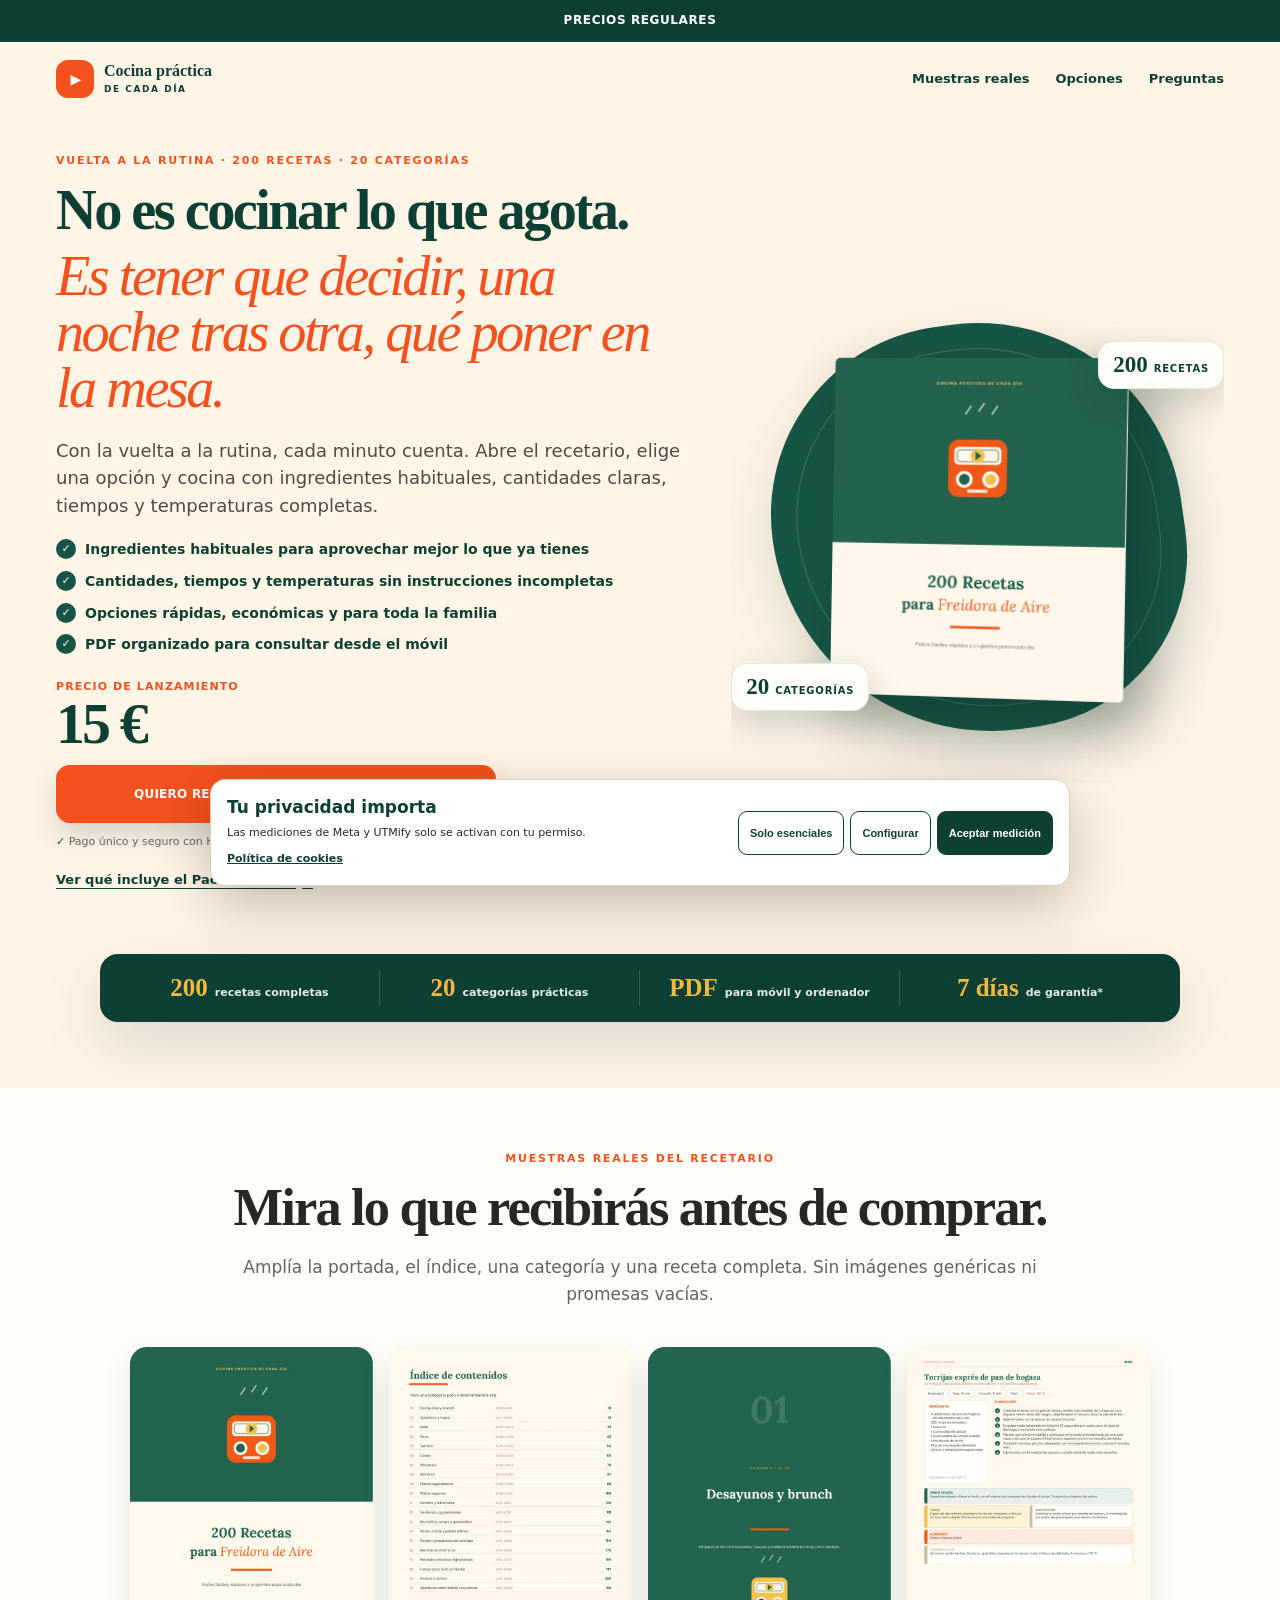
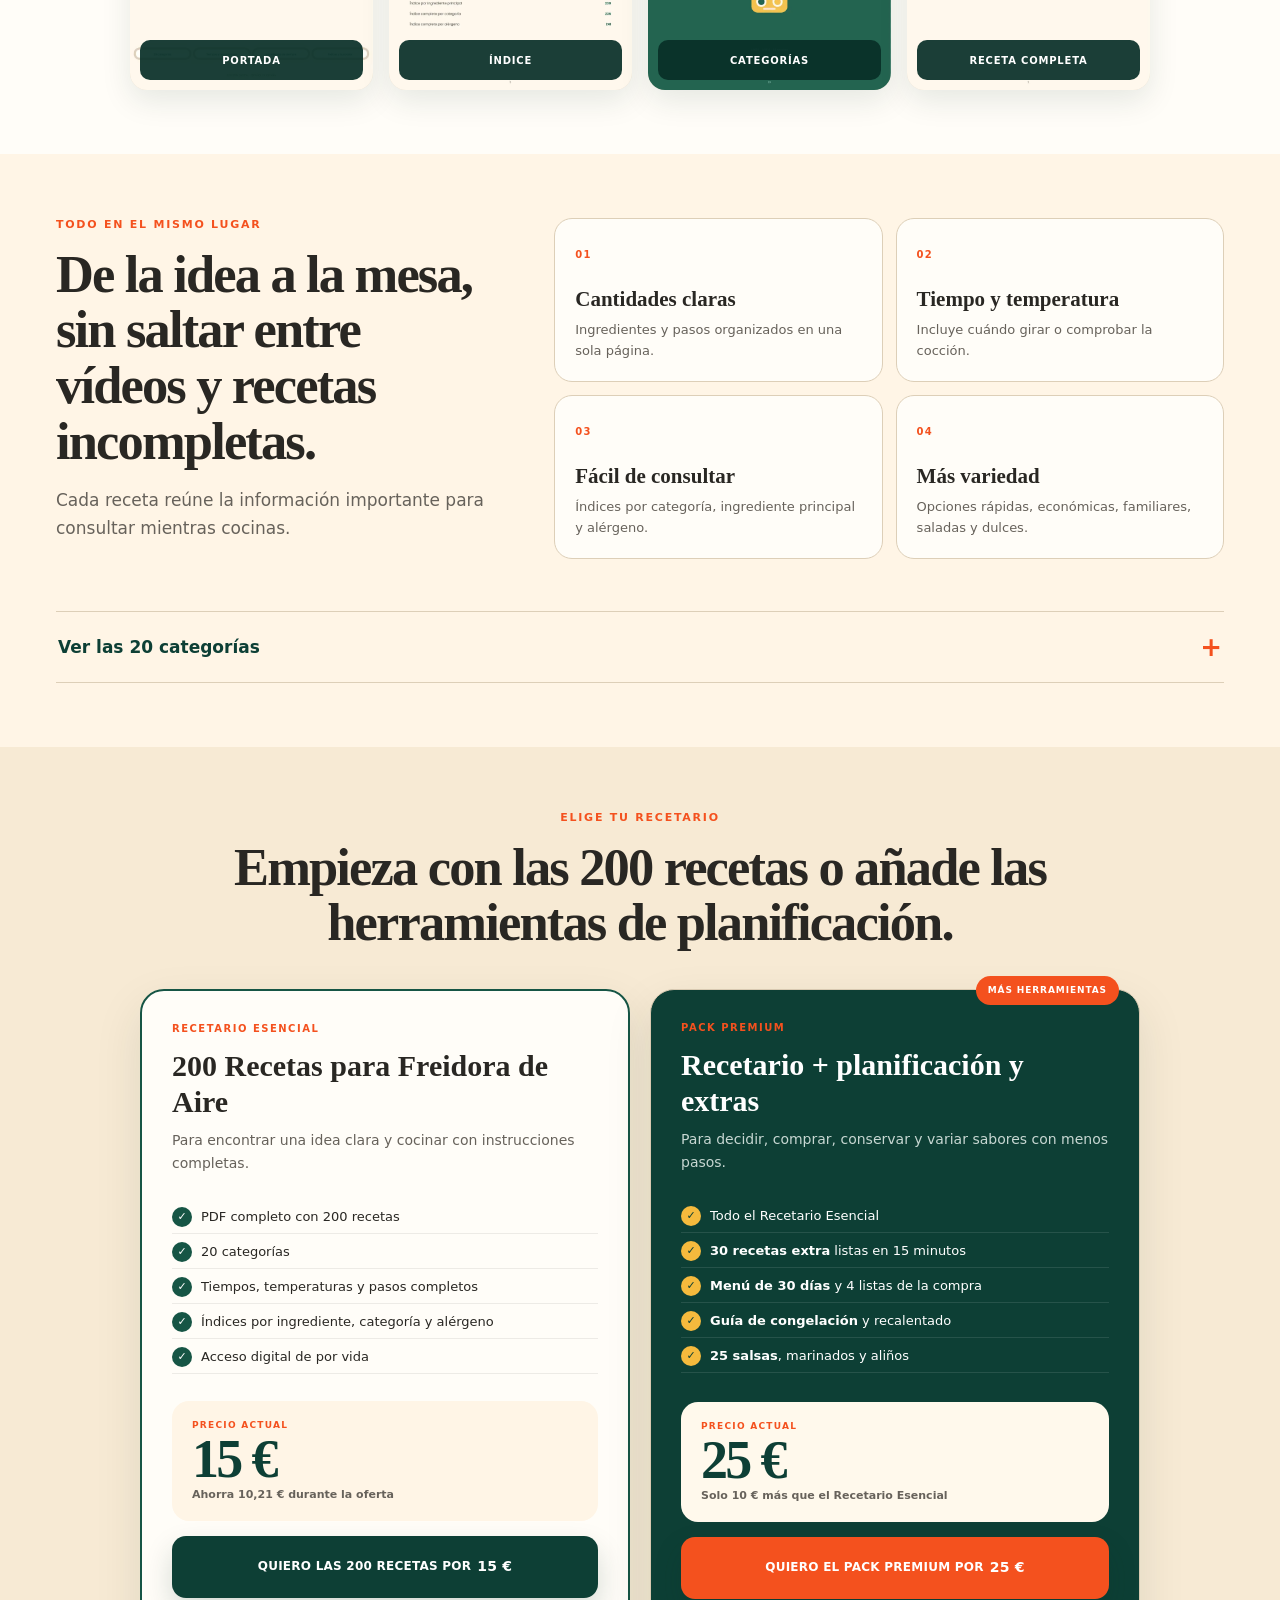
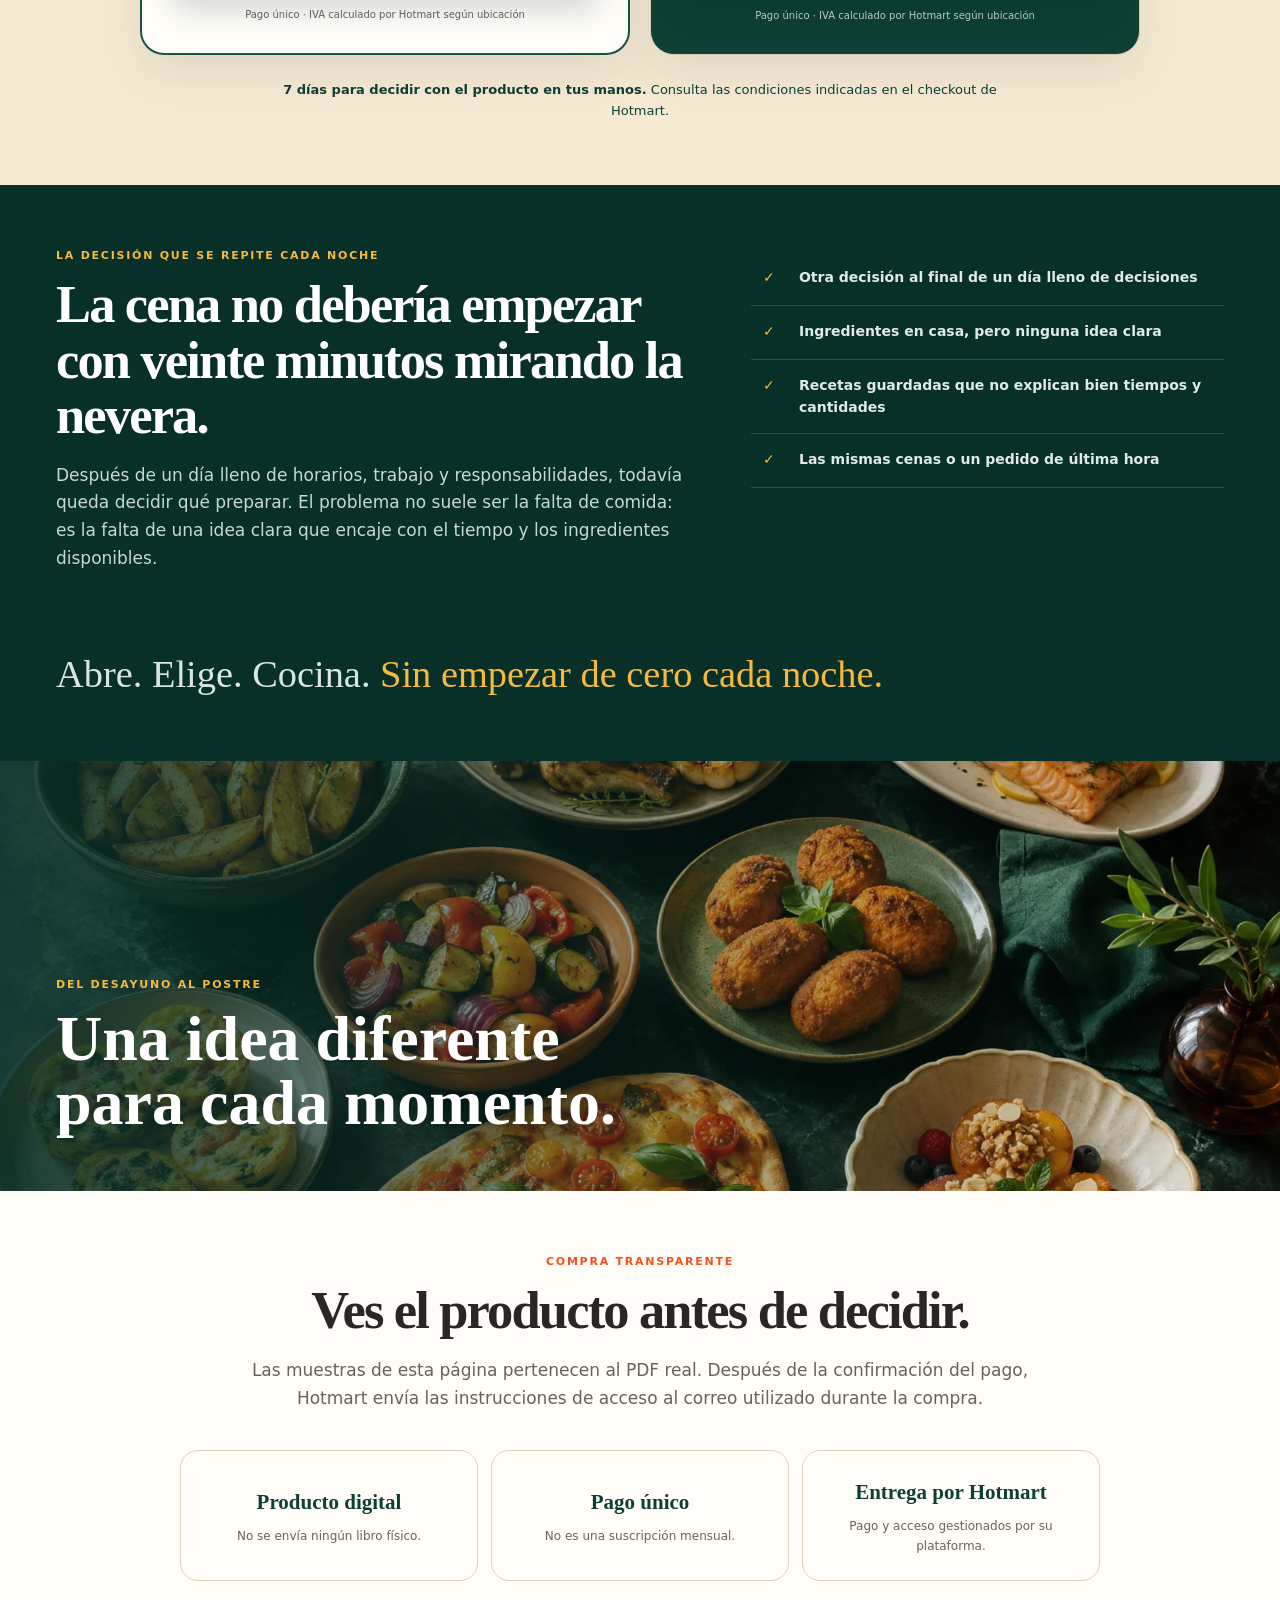
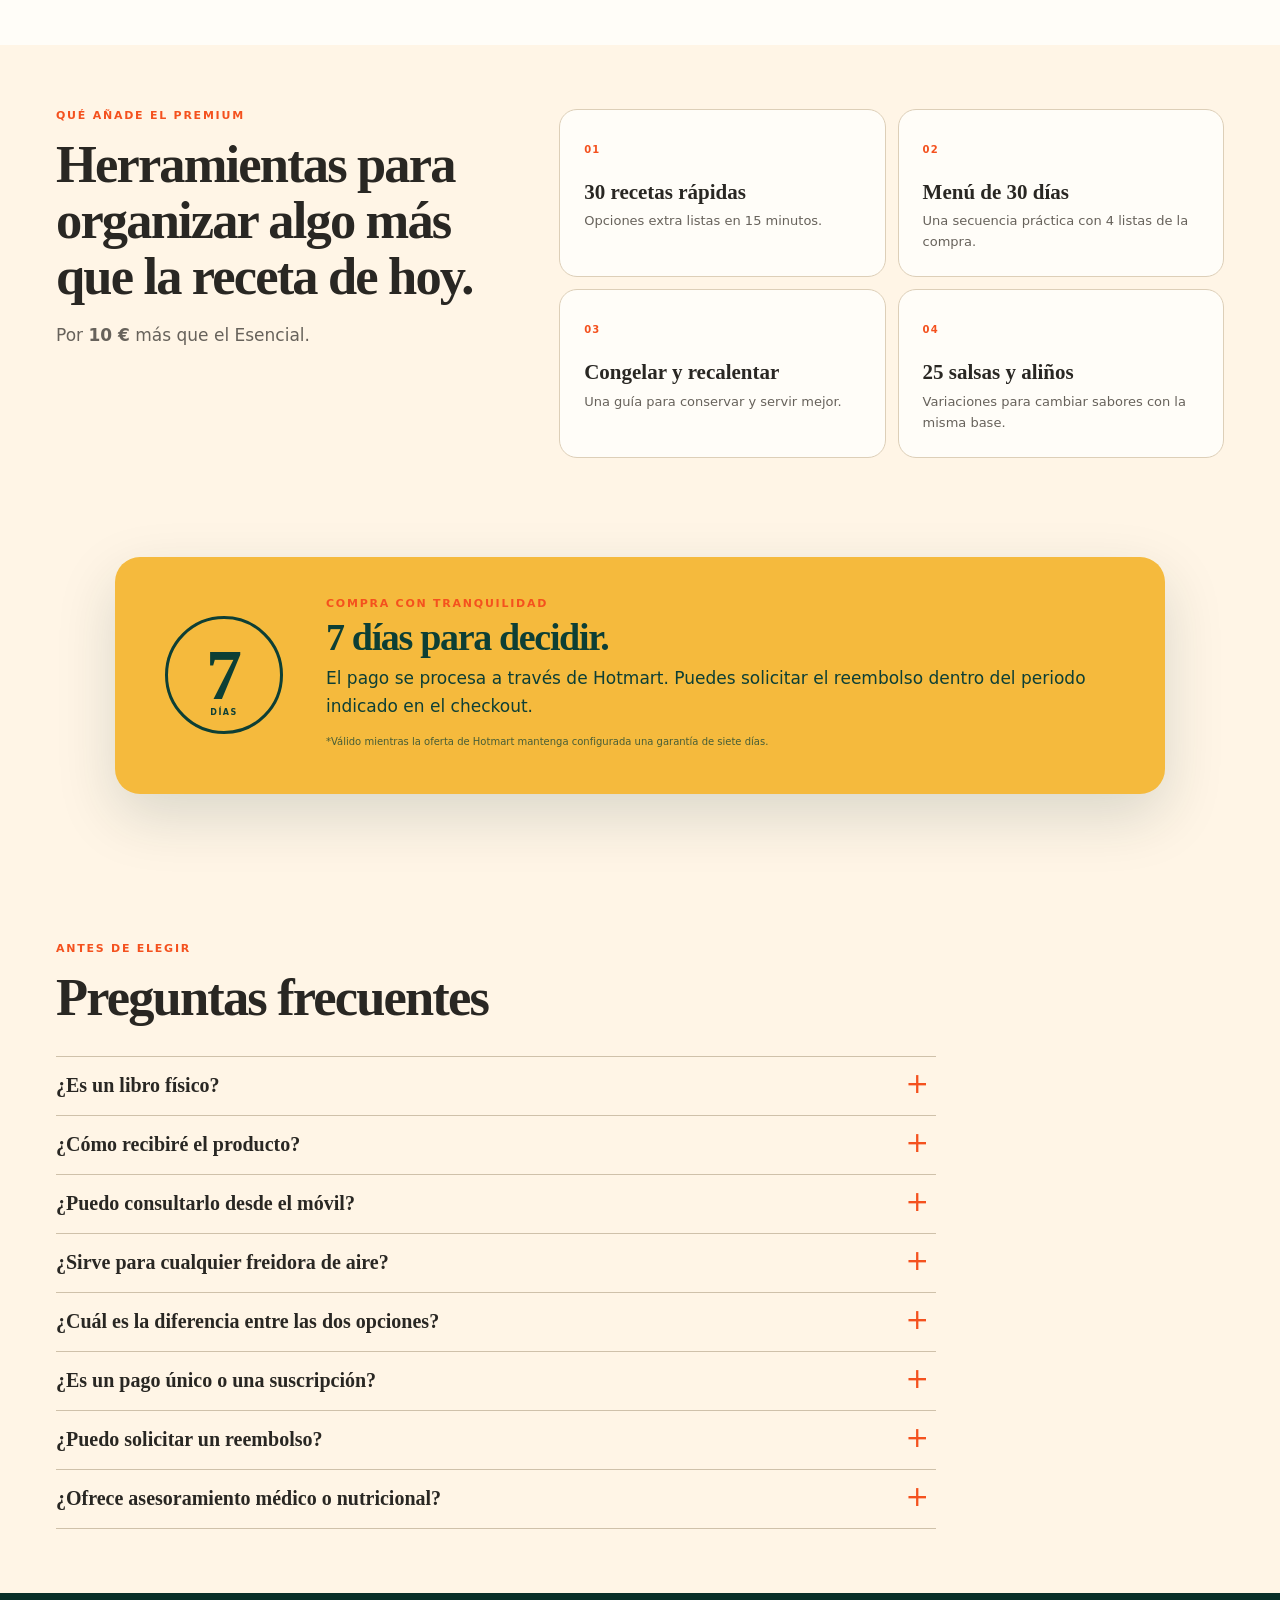
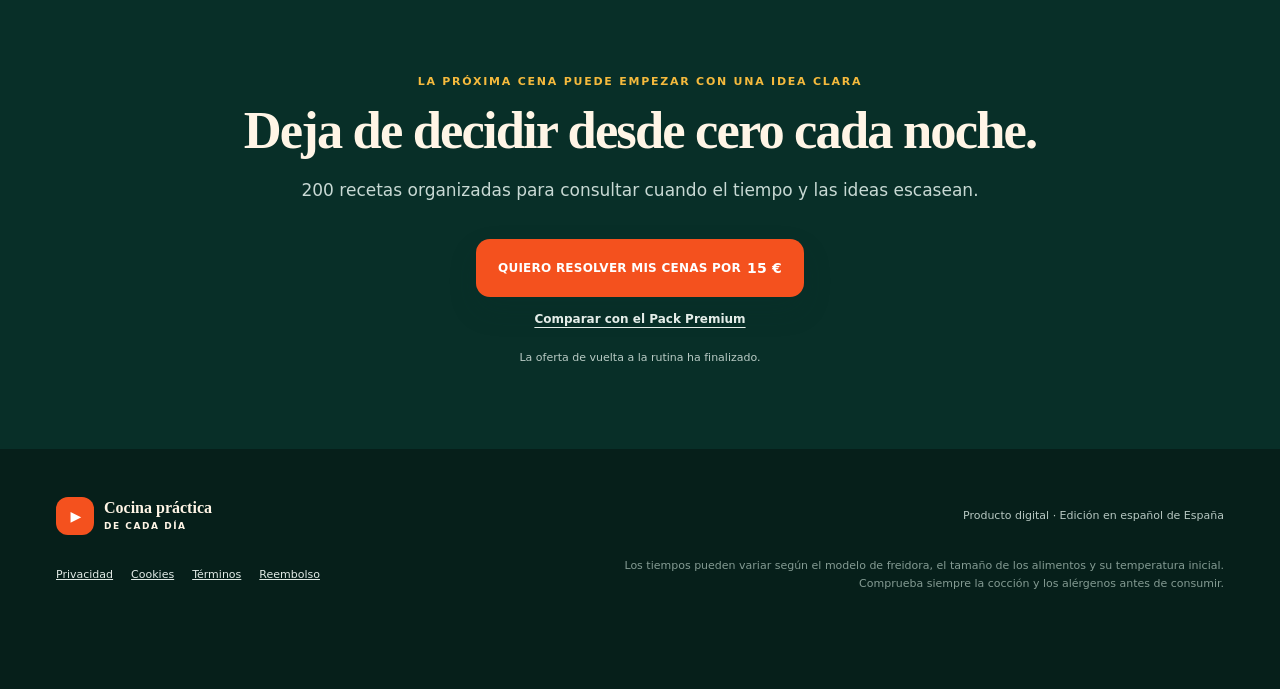
==== commit 6d9a91b4: "Reformula pagina de vendas e atualiza rastreamento" ====
--- a/index.html
+++ b/index.html
@@ -4,88 +4,76 @@
   <meta charset="utf-8">
   <meta name="viewport" content="width=device-width, initial-scale=1, viewport-fit=cover">
   <meta name="theme-color" content="#0d3f35">
-  <meta name="description" content="200 recetas para freidora de aire con ingredientes habituales, tiempos, temperaturas e instrucciones completas. Elige la versión esencial o el Pack Premium.">
+  <meta name="description" content="200 recetas para freidora de aire organizadas para decidir qué cocinar con ingredientes habituales, cantidades claras, tiempos y temperaturas completas.">
   <meta name="robots" content="index,follow">
-  <title>200 Recetas para Freidora de Aire | Cocina práctica cada día</title>
+  <link rel="canonical" href="https://pagina-de-vendas-airfryer-es.vercel.app/">
+  <meta property="og:type" content="website">
+  <meta property="og:locale" content="es_ES">
+  <meta property="og:title" content="200 recetas para decidir la cena sin empezar de cero">
+  <meta property="og:description" content="Abre el recetario, elige una opción y cocina con instrucciones completas desde el móvil.">
+  <meta property="og:url" content="https://pagina-de-vendas-airfryer-es.vercel.app/">
+  <meta property="og:image" content="https://pagina-de-vendas-airfryer-es.vercel.app/assets/cover.webp">
+  <title>200 recetas para decidir la cena sin empezar de cero</title>
   <link rel="icon" href="assets/cover.webp" type="image/webp">
   <link rel="preload" href="assets/cover.webp" as="image" type="image/webp">
-  <link rel="stylesheet" href="assets/styles.css">
+  <link rel="stylesheet" href="assets/styles.css?v=20260905c">
 </head>
 <body>
   <a class="skip-link" href="#contenido">Saltar al contenido</a>
-  <aside class="launch-bar" id="launchBar" aria-label="Precio de lanzamiento">
-    <span class="launch-bar__label">PRECIO DE LANZAMIENTO HASTA EL DOMINGO</span>
-    <span class="launch-bar__timer">Termina en <strong id="countdown">—</strong></span>
+  <aside class="launch-bar" id="launchBar" aria-label="Oferta de vuelta a la rutina">
+    <span class="launch-bar__label" id="promotionLabel">OFERTA VUELTA A LA RUTINA</span>
+    <span class="launch-bar__timer" id="promotionTimer">Termina en <strong id="countdown">—</strong></span>
   </aside>
   <header class="site-header">
     <a class="brand" href="#inicio" aria-label="Cocina práctica de cada día, inicio"><span class="brand__mark" aria-hidden="true">▶</span><span>Cocina práctica<br><small>de cada día</small></span></a>
-    <nav aria-label="Navegación principal"><a href="#contenido-libro">Qué incluye</a><a href="#ofertas">Ofertas</a><a href="#preguntas">Preguntas</a></nav>
+    <nav aria-label="Navegación principal"><a href="#muestras">Muestras reales</a><a href="#ofertas">Opciones</a><a href="#preguntas">Preguntas</a></nav>
   </header>
   <main id="contenido">
     <section class="hero" id="inicio">
       <div class="hero__copy reveal">
-        <p class="eyebrow">200 RECETAS · 20 CATEGORÍAS · EDICIÓN EN ESPAÑOL</p>
-        <h1>Tu freidora puede resolver la cena. <em>Lo que te faltaban eran ideas claras.</em></h1>
-        <p class="hero__lead">Deja de improvisar temperaturas, repetir siempre lo mismo y perder tiempo saltando entre recetas incompletas. Abre el libro, elige una opción y cocina con cantidades, tiempos y pasos completos.</p>
-        <ul class="check-list check-list--hero"><li>Ingredientes habituales y explicaciones paso a paso</li><li>Temperatura, tiempo y momento de girar o comprobar</li><li>PDF organizado para consultar desde móvil, tableta u ordenador</li></ul>
-        <div class="cta-pair" aria-label="Elige tu versión">
-          <a class="button button--green checkout-link" data-offer="essential" href="#ofertas">QUIERO LAS 200 RECETAS <span>8,67 €</span></a>
-          <a class="button button--orange checkout-link" data-offer="premium" href="#ofertas">QUIERO EL PACK PREMIUM <span>14,77 €</span></a>
-        </div>
-        <p class="microcopy">Pago único · Producto digital · Acceso tras la confirmación del pago</p>
+        <p class="eyebrow">VUELTA A LA RUTINA · 200 RECETAS · 20 CATEGORÍAS</p>
+        <h1>No es cocinar lo que agota. <em>Es tener que decidir, una noche tras otra, qué poner en la mesa.</em></h1>
+        <p class="hero__lead">Con la vuelta a la rutina, cada minuto cuenta. Abre el recetario, elige una opción y cocina con ingredientes habituales, cantidades claras, tiempos y temperaturas completas.</p>
+        <ul class="check-list check-list--hero"><li>Ingredientes habituales para aprovechar mejor lo que ya tienes</li><li>Cantidades, tiempos y temperaturas sin instrucciones incompletas</li><li>Opciones rápidas, económicas y para toda la familia</li><li>PDF organizado para consultar desde el móvil</li></ul>
+        <div class="hero-price" aria-label="Precio del Recetario Esencial"><span>Precio de lanzamiento</span><strong data-current-price="essential">4,79 €</strong><small>Precio después del lanzamiento: <s data-standard-price="essential">15 €</s></small></div>
+        <a class="button button--orange button--hero checkout-link" data-offer="essential" href="https://pay.hotmart.com/M107457113D?checkoutMode=10&amp;bid=1788626924723">QUIERO RESOLVER MIS CENAS POR <span data-cta-price="essential">4,79 €</span></a>
+        <p class="microcopy trust-line"><span aria-hidden="true">✓</span> Pago único y seguro con Hotmart · IVA calculado según ubicación · 7 días de garantía</p>
+        <a class="secondary-link" href="#ofertas">Ver qué incluye el Pack Premium <span aria-hidden="true">↓</span></a>
       </div>
-      <div class="hero__visual reveal" aria-label="Vista del recetario digital">
-        <div class="hero__halo" aria-hidden="true"></div>
-        <figure class="book-mockup"><img src="assets/cover.webp" width="794" height="915" alt="Portada de 200 Recetas para Freidora de Aire"></figure>
-        <div class="proof-chip proof-chip--one"><strong>200</strong><span>recetas</span></div><div class="proof-chip proof-chip--two"><strong>20</strong><span>categorías</span></div><div class="proof-chip proof-chip--three"><strong>PDF</strong><span>digital</span></div>
-      </div>
+      <div class="hero__visual reveal" aria-label="Vista del recetario digital"><div class="hero__halo" aria-hidden="true"></div><figure class="book-mockup"><img src="assets/cover.webp" width="794" height="915" alt="Portada real del recetario 200 Recetas para Freidora de Aire"></figure><div class="proof-chip proof-chip--one"><strong>200</strong><span>recetas</span></div><div class="proof-chip proof-chip--two"><strong>20</strong><span>categorías</span></div></div>
     </section>
-    <section class="fact-strip" aria-label="Características del producto"><div><strong>200</strong><span>recetas completas</span></div><div><strong>20</strong><span>categorías</span></div><div><strong>1</strong><span>receta por página</span></div><div><strong>7 días</strong><span>de garantía*</span></div></section>
-    <section class="pain section section--dark">
-      <div class="section__intro reveal"><p class="eyebrow eyebrow--gold">EL PROBLEMA NO ES ENCENDER LA FREIDORA</p><h2>Compraste la freidora para ahorrar tiempo. ¿Por qué decidir la cena sigue siendo tan difícil?</h2><p>Después de un día largo, el problema suele ser decidir qué preparar con lo que tienes, encontrar una receta completa y acertar con el tiempo antes de que el hambre gane.</p></div>
-      <div class="pain-grid">
-        <article class="pain-card reveal"><span>01</span><h3>La nevera tiene comida, pero faltan ideas</h3><p>Vuelves a mirar los mismos ingredientes esperando que aparezca una cena diferente.</p></article>
-        <article class="pain-card reveal"><span>02</span><h3>Siempre acabas preparando lo mismo</h3><p>La freidora tiene muchas posibilidades, pero termina utilizándose para patatas y dos o tres recetas conocidas.</p></article>
-        <article class="pain-card reveal"><span>03</span><h3>Las recetas sueltas fallan cuando las necesitas</h3><p>Un vídeo omite las cantidades, otro no indica la temperatura y aquella receta guardada ya no aparece.</p></article>
-        <article class="pain-card reveal"><span>04</span><h3>Improvisar puede estropear la cena</h3><p>Unos minutos de más dejan la comida seca. Unos minutos de menos obligan a empezar otra vez.</p></article>
-      </div>
-      <p class="bridge reveal">No necesitas guardar más recetas dispersas.<br><strong>Necesitas tenerlas organizadas cuando llega la hora de cocinar.</strong></p>
+    <section class="trust-strip" aria-label="Características del producto"><div><strong>200</strong><span>recetas completas</span></div><div><strong>20</strong><span>categorías prácticas</span></div><div><strong>PDF</strong><span>para móvil y ordenador</span></div><div><strong>7 días</strong><span>de garantía*</span></div></section>
+    <section class="section samples" id="muestras">
+      <div class="section__intro section__intro--center reveal"><p class="eyebrow">MUESTRAS REALES DEL RECETARIO</p><h2>Mira lo que recibirás antes de comprar.</h2><p>Amplía la portada, el índice, una categoría y una receta completa. Sin imágenes genéricas ni promesas vacías.</p></div>
+      <div class="preview-grid" aria-label="Páginas reales del producto"><button class="preview-card reveal" data-preview="assets/preview-cover.webp" aria-label="Ampliar la portada real"><img src="assets/preview-cover.webp" width="760" height="1075" loading="lazy" alt="Portada real del recetario"><span>Portada</span></button><button class="preview-card reveal" data-preview="assets/preview-index.webp" aria-label="Ampliar el índice real"><img src="assets/preview-index.webp" width="760" height="1075" loading="lazy" alt="Índice real con las veinte categorías"><span>Índice</span></button><button class="preview-card reveal" data-preview="assets/preview-category.webp" aria-label="Ampliar una categoría real"><img src="assets/preview-category.webp" width="760" height="1075" loading="lazy" alt="Página divisoria real de una categoría"><span>Categorías</span></button><button class="preview-card reveal" data-preview="assets/preview-recipe.webp" aria-label="Ampliar una receta completa real"><img src="assets/preview-recipe.webp" width="760" height="1075" loading="lazy" alt="Página real de una receta con ingredientes, tiempo y temperatura"><span>Receta completa</span></button></div>
     </section>
-    <section class="food-break" aria-label="Variedad de platos para freidora de aire"><img src="assets/food-spread.webp" width="1536" height="1024" loading="lazy" alt="Selección variada de platos preparados en freidora de aire"><div class="food-break__copy reveal"><span>DESDE EL DESAYUNO HASTA EL POSTRE</span><strong>Una idea diferente<br>para cada momento.</strong></div></section>
-    <section class="section mechanism">
-      <div class="section__intro section__intro--center reveal"><p class="eyebrow">MENOS BÚSQUEDA. MÁS CLARIDAD.</p><h2>Abre. Elige. Cocina.</h2><p>El recetario convierte la pregunta «¿qué preparo hoy?» en un proceso sencillo.</p></div>
-      <div class="steps"><article class="step reveal"><span>1</span><h3>Busca una idea</h3><p>Explora por categoría, ingrediente principal o tipo de plato.</p></article><article class="step reveal"><span>2</span><h3>Sigue la receta completa</h3><p>Consulta cantidades, preparación, temperatura, tiempo y cuándo girar o comprobar.</p></article><article class="step reveal"><span>3</span><h3>Pon algo diferente sobre la mesa</h3><p>Pasa de la duda a una receta concreta sin recorrer decenas de páginas y vídeos.</p></article></div>
-    </section>
-    <section class="section categories" id="contenido-libro">
-      <div class="categories__intro reveal"><p class="eyebrow">UNA BIBLIOTECA CULINARIA COMPLETA</p><h2>200 respuestas para la pregunta «¿qué preparo hoy?»</h2><p>Las recetas están repartidas en veinte categorías para que encuentres una opción adecuada para cada momento.</p><div class="categories__counter"><strong>20</strong><span>categorías<br>reales</span></div></div>
-      <ol class="category-list reveal"><li><span>01</span>Desayunos y brunch</li><li><span>02</span>Aperitivos y tapas</li><li><span>03</span>Pollo</li><li><span>04</span>Pavo</li><li><span>05</span>Ternera</li><li><span>06</span>Cerdo</li><li><span>07</span>Pescados</li><li><span>08</span>Mariscos</li><li><span>09</span>Platos vegetarianos</li><li><span>10</span>Platos veganos</li><li><span>11</span>Patatas y tubérculos</li><li><span>12</span>Verduras y guarniciones</li><li><span>13</span>Bocadillos, wraps y quesadillas</li><li><span>14</span>Pizzas, cocas y panes planos</li><li><span>15</span>Panes y preparaciones saladas</li><li><span>16</span>Recetas económicas</li><li><span>17</span>Recetas con cinco ingredientes</li><li><span>18</span>Cenas para toda la familia</li><li><span>19</span>Postres y dulces</li><li><span>20</span>Aperitivos para fiestas y reuniones</li></ol>
-    </section>
-    <section class="section detail-section">
-      <div class="section__intro reveal"><p class="eyebrow">ANTES DE ENCENDER LA FREIDORA</p><h2>Toda la información importante, en el mismo lugar.</h2><p>Cada receta ocupa una página para poder consultarla sin perderse entre explicaciones innecesarias.</p></div>
-      <div class="detail-grid"><article class="detail reveal"><span>01</span><h3>Cantidades exactas</h3></article><article class="detail reveal"><span>02</span><h3>Preparación paso a paso</h3></article><article class="detail reveal"><span>03</span><h3>Tiempo y temperatura</h3></article><article class="detail reveal"><span>04</span><h3>Momento de girar o comprobar</h3></article><article class="detail reveal"><span>05</span><h3>Alérgenos principales</h3></article><article class="detail reveal"><span>06</span><h3>Conservación y recalentado</h3></article></div>
-    </section>
-    <section class="section preview-section">
-      <div class="section__intro section__intro--center reveal"><p class="eyebrow">SIN SORPRESAS DESPUÉS DE COMPRAR</p><h2>Lo que ves es lo que recibes.</h2><p>Un PDF organizado, seleccionable y fácil de consultar desde el móvil, la tableta o el ordenador.</p></div>
-      <div class="preview-grid"><button class="preview-card reveal" data-preview="assets/preview-cover.webp" aria-label="Ampliar la portada"><img src="assets/preview-cover.webp" width="760" height="1075" loading="lazy" alt="Portada real del recetario"><span>Portada</span></button><button class="preview-card reveal" data-preview="assets/preview-index.webp" aria-label="Ampliar el índice"><img src="assets/preview-index.webp" width="760" height="1075" loading="lazy" alt="Índice real con las veinte categorías"><span>Índice interactivo</span></button><button class="preview-card reveal" data-preview="assets/preview-category.webp" aria-label="Ampliar el separador de categoría"><img src="assets/preview-category.webp" width="760" height="1075" loading="lazy" alt="Página divisoria de una categoría"><span>20 categorías</span></button><button class="preview-card reveal" data-preview="assets/preview-recipe.webp" aria-label="Ampliar una receta completa"><img src="assets/preview-recipe.webp" width="760" height="1075" loading="lazy" alt="Página real de una receta completa"><span>Una receta por página</span></button></div>
-      <p class="preview-caption">Sin vídeos que se cortan en el momento importante. Sin instrucciones escondidas entre minutos de contenido.</p>
+    <section class="section included" id="contenido-libro">
+      <div class="included__copy reveal"><p class="eyebrow">TODO EN EL MISMO LUGAR</p><h2>De la idea a la mesa, sin saltar entre vídeos y recetas incompletas.</h2><p>Cada receta reúne la información importante para consultar mientras cocinas.</p></div>
+      <div class="benefit-grid"><article class="benefit reveal"><span>01</span><h3>Cantidades claras</h3><p>Ingredientes y pasos organizados en una sola página.</p></article><article class="benefit reveal"><span>02</span><h3>Tiempo y temperatura</h3><p>Incluye cuándo girar o comprobar la cocción.</p></article><article class="benefit reveal"><span>03</span><h3>Fácil de consultar</h3><p>Índices por categoría, ingrediente principal y alérgeno.</p></article><article class="benefit reveal"><span>04</span><h3>Más variedad</h3><p>Opciones rápidas, económicas, familiares, saladas y dulces.</p></article></div>
+      <details class="categories-disclosure reveal"><summary>Ver las 20 categorías <span aria-hidden="true">+</span></summary><ol class="category-list"><li>Desayunos y brunch</li><li>Aperitivos y tapas</li><li>Pollo</li><li>Pavo</li><li>Ternera</li><li>Cerdo</li><li>Pescados</li><li>Mariscos</li><li>Platos vegetarianos</li><li>Platos veganos</li><li>Patatas y tubérculos</li><li>Verduras y guarniciones</li><li>Bocadillos, wraps y quesadillas</li><li>Pizzas, cocas y panes planos</li><li>Panes y preparaciones saladas</li><li>Recetas económicas</li><li>Recetas con cinco ingredientes</li><li>Cenas para toda la familia</li><li>Postres y dulces</li><li>Aperitivos para fiestas y reuniones</li></ol></details>
     </section>
     <section class="section offers" id="ofertas">
-      <div class="section__intro section__intro--center reveal"><p class="eyebrow">DOS FORMAS DE EMPEZAR</p><h2>Elige cuánto quieres simplificar tus próximas comidas.</h2><p>Las dos opciones incluyen el recetario completo. El Pack Premium añade herramientas para decidir, comprar, conservar y variar los sabores.</p></div>
+      <div class="section__intro section__intro--center reveal"><p class="eyebrow">ELIGE TU RECETARIO</p><h2>Empieza con las 200 recetas o añade las herramientas de planificación.</h2></div>
       <div class="offer-grid">
-        <article class="offer-card offer-card--essential reveal" data-offer-card="essential"><div class="offer-card__head"><span>RECETARIO ESENCIAL</span><h3>200 Recetas para Freidora de Aire</h3><p>Para dejar de repetir siempre las mismas recetas.</p></div><ul class="check-list"><li>PDF completo con 200 recetas</li><li>20 categorías</li><li>Tiempos, temperaturas y pasos completos</li><li>Índices por ingrediente, categoría y alérgeno</li><li>Acceso digital tras la confirmación del pago</li></ul><div class="price-box"><p>Precio después del lanzamiento: <s data-standard-price="essential">15 €</s></p><span>PRECIO DE LANZAMIENTO</span><strong data-current-price="essential">8,67 €</strong><small>Un único pago</small></div><a class="button button--green button--full checkout-link" data-offer="essential" href="#">QUIERO LAS 200 RECETAS <span>8,67 €</span></a><p class="offer-card__foot">Acceso gestionado por Hotmart</p></article>
-        <article class="offer-card offer-card--premium reveal" data-offer-card="premium"><div class="offer-ribbon">LA OPCIÓN MÁS COMPLETA</div><div class="offer-card__head"><span>PACK PREMIUM</span><h3>El recetario y cuatro complementos prácticos</h3><p>Para tener también la planificación, la compra, la conservación y las variaciones resueltas.</p></div><ul class="check-list"><li>Todo el Recetario Esencial</li><li><strong>30 recetas extra</strong> listas en 15 minutos</li><li><strong>Menú de 30 días</strong> con 4 listas de la compra</li><li><strong>Guía de congelación</strong>, recalentado y tiempos</li><li><strong>25 salsas</strong>, marinados y aliños</li></ul><div class="price-box price-box--premium"><p>Precio después del lanzamiento: <s data-standard-price="premium">25 €</s></p><span>PRECIO DE LANZAMIENTO</span><strong data-current-price="premium">14,77 €</strong><small>Solo 6,10 € más que el Recetario Esencial</small></div><a class="button button--orange button--full checkout-link" data-offer="premium" href="#">QUIERO EL PACK PREMIUM <span>14,77 €</span></a><p class="offer-card__foot">Un único pago · Acceso gestionado por Hotmart</p></article>
+        <article class="offer-card offer-card--essential reveal" data-offer-card="essential"><div class="offer-card__head"><span>RECETARIO ESENCIAL</span><h3>200 Recetas para Freidora de Aire</h3><p>Para encontrar una idea clara y cocinar con instrucciones completas.</p></div><ul class="check-list"><li>PDF completo con 200 recetas</li><li>20 categorías</li><li>Tiempos, temperaturas y pasos completos</li><li>Índices por ingrediente, categoría y alérgeno</li><li>Acceso digital de por vida</li></ul><div class="price-box"><p>Precio después del lanzamiento: <s data-standard-price="essential">15 €</s></p><span>PRECIO DE LANZAMIENTO</span><strong data-current-price="essential">4,79 €</strong><small>Ahorra <span data-saving="essential">10,21 €</span> durante la oferta</small></div><a class="button button--green button--full checkout-link" data-offer="essential" href="https://pay.hotmart.com/M107457113D?checkoutMode=10&amp;bid=1788626924723">QUIERO LAS 200 RECETAS POR <span data-cta-price="essential">4,79 €</span></a><p class="offer-card__foot">Pago único · IVA calculado por Hotmart según ubicación</p></article>
+        <article class="offer-card offer-card--premium reveal" data-offer-card="premium"><div class="offer-ribbon">MÁS HERRAMIENTAS</div><div class="offer-card__head"><span>PACK PREMIUM</span><h3>Recetario + planificación y extras</h3><p>Para decidir, comprar, conservar y variar sabores con menos pasos.</p></div><ul class="check-list"><li>Todo el Recetario Esencial</li><li><strong>30 recetas extra</strong> listas en 15 minutos</li><li><strong>Menú de 30 días</strong> y 4 listas de la compra</li><li><strong>Guía de congelación</strong> y recalentado</li><li><strong>25 salsas</strong>, marinados y aliños</li></ul><div class="price-box price-box--premium"><p>Precio después del lanzamiento: <s data-standard-price="premium">25 €</s></p><span>PRECIO DE LANZAMIENTO</span><strong data-current-price="premium">10,79 €</strong><small>Solo <span data-premium-difference>6,00 €</span> más que el Recetario Esencial</small></div><a class="button button--orange button--full checkout-link" data-offer="premium" href="https://pay.hotmart.com/X107457358H?checkoutMode=10&amp;bid=1788626982842">QUIERO EL PACK PREMIUM POR <span data-cta-price="premium">10,79 €</span></a><p class="offer-card__foot">Pago único · IVA calculado por Hotmart según ubicación</p></article>
       </div>
+      <p class="guarantee-near-price reveal"><strong>7 días para decidir con el producto en tus manos.</strong> Consulta las condiciones indicadas en el checkout de Hotmart.</p>
     </section>
-    <section class="section premium-value"><div class="section__intro reveal"><p class="eyebrow">POR SOLO 6,10 € MÁS</p><h2>El Premium no añade archivos por añadir. Resuelve decisiones que se repiten cada semana.</h2></div><div class="premium-grid"><article class="premium-item reveal"><span>01</span><h3>Cuando apenas tienes tiempo</h3><p>30 recetas extra para esos días en los que necesitas una opción rápida y concreta.</p></article><article class="premium-item reveal"><span>02</span><h3>Cuando no sabes qué preparar</h3><p>Un menú de 30 días que convierte doscientas posibilidades en una secuencia práctica.</p></article><article class="premium-item reveal"><span>03</span><h3>Cuando llega el momento de comprar</h3><p>Cuatro listas organizadas para reducir olvidos y facilitar la preparación.</p></article><article class="premium-item reveal"><span>04</span><h3>Cuando quieres conservar o variar</h3><p>Una guía de congelación y recalentado, más 25 salsas, marinados y aliños.</p></article></div></section>
-    <section class="guarantee"><div class="guarantee__seal" aria-hidden="true">7</div><div><p class="eyebrow">COMPRA CON TRANQUILIDAD</p><h2>7 días para decidir con el producto en tus manos.</h2><p>El pago se procesa a través de Hotmart. Una vez confirmado, recibirás las instrucciones de acceso en el correo utilizado durante la compra. Puedes solicitar el reembolso dentro del periodo indicado en el checkout.</p><small>*Válido mientras la oferta de Hotmart mantenga configurada una garantía de siete días.</small></div></section>
-    <section class="section faq" id="preguntas"><div class="section__intro reveal"><p class="eyebrow">ANTES DE ELEGIR</p><h2>Preguntas frecuentes</h2></div><div class="accordion"><details><summary>¿Es un libro físico?</summary><p>No. Es un producto digital en formato PDF. No se envía ningún artículo por correo postal.</p></details><details><summary>¿Cómo recibiré el producto?</summary><p>Después de la confirmación del pago, Hotmart enviará las instrucciones de acceso al correo utilizado en la compra.</p></details><details><summary>¿Puedo consultarlo desde el móvil?</summary><p>Sí. El PDF puede consultarse desde un móvil, una tableta o un ordenador compatible con archivos PDF.</p></details><details><summary>¿Las recetas sirven para cualquier freidora de aire?</summary><p>Están pensadas para modelos domésticos habituales. La potencia, el tamaño de la cesta y el grosor de los alimentos pueden cambiar ligeramente el tiempo, por lo que conviene comprobar la cocción.</p></details><details><summary>¿Cuál es la diferencia entre las dos opciones?</summary><p>El Esencial incluye las 200 recetas. El Premium añade 30 recetas rápidas, un menú de 30 días con cuatro listas, una guía de congelación y recalentado y 25 salsas, marinados y aliños.</p></details><details><summary>¿Es un pago único o una suscripción?</summary><p>Es un único pago. No se trata de una suscripción mensual.</p></details><details><summary>¿Puedo solicitar un reembolso?</summary><p>Sí, dentro del periodo de garantía indicado en el checkout de Hotmart.</p></details><details><summary>¿Ofrece asesoramiento médico o nutricional?</summary><p>No. El contenido tiene una finalidad culinaria e informativa y no sustituye el asesoramiento de profesionales de la salud.</p></details></div></section>
-    <section class="final-cta"><div class="final-cta__copy reveal"><p class="eyebrow eyebrow--gold">LA PRÓXIMA RECETA EMPIEZA AQUÍ</p><h2>Abre la freidora con una idea, no con otra duda.</h2><p>Elige el recetario completo o añade las herramientas del Pack Premium para organizar mejor tus próximas comidas.</p></div><div class="cta-pair cta-pair--final reveal"><a class="button button--cream checkout-link" data-offer="essential" href="#">QUIERO LAS 200 RECETAS <span>8,67 €</span></a><a class="button button--orange checkout-link" data-offer="premium" href="#">QUIERO EL PACK PREMIUM <span>14,77 €</span></a></div><p class="final-cta__deadline">Precios de lanzamiento disponibles hasta el domingo 6 de septiembre a las 23:59, hora peninsular española.</p></section>
+    <section class="section pain section--dark"><div class="section__intro reveal"><p class="eyebrow eyebrow--gold">LA DECISIÓN QUE SE REPITE CADA NOCHE</p><h2>La cena no debería empezar con veinte minutos mirando la nevera.</h2><p>Después de un día lleno de horarios, trabajo y responsabilidades, todavía queda decidir qué preparar. El problema no suele ser la falta de comida: es la falta de una idea clara que encaje con el tiempo y los ingredientes disponibles.</p></div><ul class="pain-list reveal"><li>Otra decisión al final de un día lleno de decisiones</li><li>Ingredientes en casa, pero ninguna idea clara</li><li>Recetas guardadas que no explican bien tiempos y cantidades</li><li>Las mismas cenas o un pedido de última hora</li></ul><p class="bridge reveal">Abre. Elige. Cocina. <strong>Sin empezar de cero cada noche.</strong></p></section>
+    <section class="food-break" aria-label="Variedad de platos para freidora de aire"><img src="assets/food-spread.webp" width="1536" height="1024" loading="lazy" alt="Selección variada de platos preparados en freidora de aire"><div class="food-break__copy reveal"><span>DEL DESAYUNO AL POSTRE</span><strong>Una idea diferente para cada momento.</strong></div></section>
+    <section class="section transparency"><div class="section__intro section__intro--center reveal"><p class="eyebrow">COMPRA TRANSPARENTE</p><h2>Ves el producto antes de decidir.</h2><p>Las muestras de esta página pertenecen al PDF real. Después de la confirmación del pago, Hotmart envía las instrucciones de acceso al correo utilizado durante la compra.</p></div><div class="transparency-grid"><article><strong>Producto digital</strong><span>No se envía ningún libro físico.</span></article><article><strong>Pago único</strong><span>No es una suscripción mensual.</span></article><article><strong>Entrega por Hotmart</strong><span>Pago y acceso gestionados por su plataforma.</span></article></div></section>
+    <section class="section behind" id="responsable" hidden><div class="behind__card"><p class="eyebrow">QUIÉN ESTÁ DETRÁS</p><h2 data-brand-name></h2><p data-brand-description></p><p>Soporte: <a data-support-email></a></p><small>El pago y el acceso se gestionan a través de Hotmart.</small></div></section>
+    <section class="section premium-details"><div class="section__intro reveal"><p class="eyebrow">QUÉ AÑADE EL PREMIUM</p><h2>Herramientas para organizar algo más que la receta de hoy.</h2><p>Por <strong data-premium-difference>6,00 €</strong> más que el Esencial.</p></div><div class="premium-grid"><article class="premium-item reveal"><span>01</span><h3>30 recetas rápidas</h3><p>Opciones extra listas en 15 minutos.</p></article><article class="premium-item reveal"><span>02</span><h3>Menú de 30 días</h3><p>Una secuencia práctica con 4 listas de la compra.</p></article><article class="premium-item reveal"><span>03</span><h3>Congelar y recalentar</h3><p>Una guía para conservar y servir mejor.</p></article><article class="premium-item reveal"><span>04</span><h3>25 salsas y aliños</h3><p>Variaciones para cambiar sabores con la misma base.</p></article></div></section>
+    <section class="guarantee"><div class="guarantee__seal" aria-hidden="true">7</div><div><p class="eyebrow">COMPRA CON TRANQUILIDAD</p><h2>7 días para decidir.</h2><p>El pago se procesa a través de Hotmart. Puedes solicitar el reembolso dentro del periodo indicado en el checkout.</p><small>*Válido mientras la oferta de Hotmart mantenga configurada una garantía de siete días.</small></div></section>
+    <section class="section faq" id="preguntas"><div class="section__intro reveal"><p class="eyebrow">ANTES DE ELEGIR</p><h2>Preguntas frecuentes</h2></div><div class="accordion"><details><summary>¿Es un libro físico?</summary><p>No. Es un producto digital en formato PDF. No se envía ningún artículo por correo postal.</p></details><details><summary>¿Cómo recibiré el producto?</summary><p>Después de la confirmación del pago, Hotmart enviará las instrucciones de acceso al correo utilizado durante la compra.</p></details><details><summary>¿Puedo consultarlo desde el móvil?</summary><p>Sí. El PDF puede consultarse desde un móvil, una tableta o un ordenador compatible con archivos PDF.</p></details><details><summary>¿Sirve para cualquier freidora de aire?</summary><p>Está pensado para modelos domésticos habituales. La potencia, el tamaño de la cesta y el grosor de los alimentos pueden cambiar ligeramente el tiempo, por lo que conviene comprobar la cocción.</p></details><details><summary>¿Cuál es la diferencia entre las dos opciones?</summary><p>El Esencial incluye las 200 recetas. El Premium añade 30 recetas rápidas, un menú de 30 días con cuatro listas, una guía de congelación y recalentado y 25 salsas, marinados y aliños.</p></details><details><summary>¿Es un pago único o una suscripción?</summary><p>Es un único pago. No se trata de una suscripción mensual.</p></details><details><summary>¿Puedo solicitar un reembolso?</summary><p>Sí, dentro del periodo de garantía indicado en el checkout de Hotmart.</p></details><details><summary>¿Ofrece asesoramiento médico o nutricional?</summary><p>No. El contenido tiene una finalidad culinaria e informativa y no sustituye el asesoramiento de profesionales de la salud.</p></details></div></section>
+    <section class="final-cta"><div class="final-cta__copy reveal"><p class="eyebrow eyebrow--gold">LA PRÓXIMA CENA PUEDE EMPEZAR CON UNA IDEA CLARA</p><h2>Deja de decidir desde cero cada noche.</h2><p>200 recetas organizadas para consultar cuando el tiempo y las ideas escasean.</p></div><a class="button button--orange checkout-link" data-offer="essential" href="https://pay.hotmart.com/M107457113D?checkoutMode=10&amp;bid=1788626924723">QUIERO RESOLVER MIS CENAS POR <span data-cta-price="essential">4,79 €</span></a><a class="final-premium-link" href="#ofertas">Comparar con el Pack Premium</a><p class="final-cta__deadline" id="finalDeadline">Oferta disponible hasta la fecha indicada arriba.</p></section>
   </main>
-  <footer><a class="brand brand--footer" href="#inicio"><span class="brand__mark" aria-hidden="true">▶</span><span>Cocina práctica<br><small>de cada día</small></span></a><p>Producto digital · Edición en español de España</p><nav aria-label="Información legal"><a href="#" data-legal="privacy">Privacidad</a><a href="#" data-legal="cookies">Cookies</a><a href="#" data-legal="terms">Términos</a><a href="#" data-legal="refund">Reembolso</a></nav><p class="legal-copy">Los tiempos pueden variar según el modelo de freidora, el tamaño de los alimentos y su temperatura inicial. Comprueba siempre la cocción y los alérgenos antes de consumir.</p></footer>
-  <div class="mobile-buy" id="mobileBuy" aria-label="Opciones de compra"><a class="checkout-link" data-offer="essential" href="#"><small>Esencial</small><strong>8,67 €</strong></a><a class="checkout-link mobile-buy__premium" data-offer="premium" href="#"><small>Premium</small><strong>14,77 €</strong></a></div>
-  <dialog class="preview-modal" id="previewModal" aria-label="Vista ampliada del recetario"><button class="preview-modal__close" type="button" aria-label="Cerrar vista ampliada">×</button><img src="assets/preview-cover.webp" alt="Vista ampliada de una página del recetario"></dialog>
-  <dialog class="notice-modal" id="checkoutNotice" aria-labelledby="checkoutNoticeTitle"><button class="notice-modal__close" type="button" aria-label="Cerrar">×</button><p class="eyebrow">ENLACE PENDIENTE</p><h2 id="checkoutNoticeTitle">La página de pago se está activando.</h2><p>Elige de nuevo tu opción cuando el enlace oficial de Hotmart esté disponible.</p><button class="button button--green" type="button" data-close-notice>Entendido</button></dialog>
-  <aside class="cookie-banner" id="cookieBanner" aria-label="Preferencias de cookies" hidden><div><strong>Tu privacidad importa</strong><p>Utilizamos cookies esenciales y, con tu permiso, medición de campañas para entender qué contenido funciona.</p></div><div class="cookie-banner__actions"><button type="button" data-consent="essential">Solo esenciales</button><button type="button" data-consent="marketing">Aceptar medición</button></div></aside>
-  <script src="assets/app.js" defer></script>
+  <footer><a class="brand brand--footer" href="#inicio"><span class="brand__mark" aria-hidden="true">▶</span><span>Cocina práctica<br><small>de cada día</small></span></a><p>Producto digital · Edición en español de España</p><nav aria-label="Información legal"><a href="privacidad.html">Privacidad</a><a href="cookies.html">Cookies</a><a href="terminos.html">Términos</a><a href="reembolso.html">Reembolso</a></nav><p class="legal-copy">Los tiempos pueden variar según el modelo de freidora, el tamaño de los alimentos y su temperatura inicial. Comprueba siempre la cocción y los alérgenos antes de consumir.</p></footer>
+  <div class="mobile-buy" id="mobileBuy" aria-label="Comprar el Recetario Esencial"><span><strong>200 recetas</strong><small>Precio: <b data-current-price="essential">4,79 €</b></small></span><a class="checkout-link" data-offer="essential" href="https://pay.hotmart.com/M107457113D?checkoutMode=10&amp;bid=1788626924723">COMPRAR AHORA</a></div>
+  <dialog class="preview-modal" id="previewModal" aria-label="Vista ampliada del recetario"><button class="preview-modal__close" type="button" aria-label="Cerrar vista ampliada">×</button><img src="assets/preview-cover.webp" alt="Vista ampliada de una página real del recetario"></dialog>
+  <aside class="cookie-banner" id="cookieBanner" aria-label="Preferencias de cookies" hidden><div class="cookie-banner__copy"><strong>Tu privacidad importa</strong><p>Las mediciones de Meta y UTMify solo se activan con tu permiso.</p><a href="cookies.html">Política de cookies</a></div><div class="cookie-banner__details" id="cookieDetails" hidden><p>Puedes navegar con funciones esenciales o permitir medición para atribuir campañas y mejorar la página.</p></div><div class="cookie-banner__actions"><button type="button" data-consent="essential">Solo esenciales</button><button type="button" data-configure aria-expanded="false" aria-controls="cookieDetails">Configurar</button><button type="button" data-consent="marketing">Aceptar medición</button></div></aside>
+  <script src="assets/config.js?v=20260905c"></script>
+  <script src="assets/app.js?v=20260905c" defer></script>
 </body>
 </html>
--- a/assets/styles.css
+++ b/assets/styles.css
@@ -1,13 +1,357 @@
-:root{--green:#165545;--green-dark:#0d3f35;--green-deep:#082f28;--cream:#fff5e6;--cream-2:#f7ead4;--orange:#ff5a1f;--gold:#f5ba3d;--ink:#292723;--muted:#6f6a63;--white:#fffdf8;--radius:24px;--shadow:0 24px 70px rgba(8,47,40,.16);--serif:Georgia,"Times New Roman",serif;--sans:Inter,ui-sans-serif,system-ui,-apple-system,BlinkMacSystemFont,"Segoe UI",sans-serif}
-*{box-sizing:border-box}html{scroll-behavior:smooth;scroll-padding-top:104px}body{margin:0;background:var(--cream);color:var(--ink);font:400 17px/1.68 var(--sans);overflow-x:hidden}body.modal-open{overflow:hidden}img{display:block;max-width:100%}a{color:inherit}button,a{touch-action:manipulation}.skip-link{position:fixed;left:1rem;top:-5rem;z-index:999;background:#fff;color:#111;padding:.8rem 1rem;border-radius:8px}.skip-link:focus{top:1rem}.launch-bar{min-height:42px;background:var(--orange);color:#fff;display:flex;align-items:center;justify-content:center;gap:1.2rem;padding:.5rem 1rem;font-size:13px;letter-spacing:.07em;position:relative;z-index:20}.launch-bar__label{font-weight:800}.launch-bar__timer{padding-left:1rem;border-left:1px solid rgba(255,255,255,.45);letter-spacing:.02em}.launch-bar__timer strong{font-variant-numeric:tabular-nums;white-space:nowrap}.launch-bar.expired{background:var(--ink)}
-.site-header{height:78px;display:flex;align-items:center;justify-content:space-between;max-width:1240px;margin:auto;padding:0 28px}.brand{display:inline-flex;align-items:center;gap:11px;color:var(--green-dark);text-decoration:none;font-family:var(--serif);font-weight:700;line-height:1.02}.brand small{font:700 10px/1 var(--sans);letter-spacing:.18em;text-transform:uppercase}.brand__mark{display:grid;place-items:center;width:38px;height:38px;border-radius:12px;background:var(--orange);color:var(--cream);font:800 14px var(--sans);padding-left:2px}.site-header nav{display:flex;gap:26px}.site-header nav a{font-size:14px;font-weight:700;text-decoration:none;color:var(--green-dark);position:relative}.site-header nav a:after{content:"";position:absolute;left:0;right:100%;bottom:-5px;height:2px;background:var(--orange);transition:right .2s}.site-header nav a:hover:after,.site-header nav a:focus-visible:after{right:0}
-.hero{min-height:calc(100vh - 120px);max-width:1240px;margin:auto;padding:70px 28px 96px;display:grid;grid-template-columns:1.12fr .88fr;gap:70px;align-items:center;position:relative}.hero:before{content:"";position:absolute;width:230px;height:230px;border:1px solid rgba(22,85,69,.13);border-radius:50%;left:-145px;top:50px;box-shadow:0 0 0 45px rgba(22,85,69,.035),0 0 0 90px rgba(22,85,69,.025)}.eyebrow{margin:0 0 18px;color:var(--orange);font-size:12px;line-height:1.3;font-weight:900;letter-spacing:.18em}.eyebrow--gold{color:var(--gold)}h1,h2,h3,p{margin-top:0}h1,h2,h3{font-family:var(--serif)}h1{font-size:clamp(48px,5.1vw,76px);line-height:1.01;letter-spacing:-.045em;margin-bottom:28px;color:var(--green-dark);max-width:760px}h1 em{display:block;margin-top:10px;color:var(--orange);font-weight:400}h2{font-size:clamp(38px,4.4vw,64px);line-height:1.06;letter-spacing:-.035em;margin-bottom:24px}h3{font-size:24px;line-height:1.18;margin-bottom:12px}.hero__lead{max-width:690px;font-size:19px;line-height:1.65;color:#4e4a44;margin-bottom:24px}.check-list{list-style:none;padding:0;margin:0 0 26px}.check-list li{position:relative;padding-left:31px;margin:12px 0}.check-list li:before{content:"✓";position:absolute;left:0;top:.05em;width:21px;height:21px;border-radius:50%;display:grid;place-items:center;background:var(--green);color:#fff;font-size:12px;font-weight:900}.check-list--hero{font-size:15px;font-weight:650;color:var(--green-dark)}.cta-pair{display:flex;gap:12px;align-items:stretch}.button{display:inline-flex;align-items:center;justify-content:center;gap:10px;min-height:58px;padding:14px 20px;border:0;border-radius:15px;text-decoration:none;text-align:center;font:900 12px/1.2 var(--sans);letter-spacing:.025em;box-shadow:0 13px 28px rgba(8,47,40,.15);transition:transform .18s,box-shadow .18s,filter .18s;cursor:pointer}.button span{white-space:nowrap;font-size:15px}.button:hover,.button:focus-visible{transform:translateY(-3px);box-shadow:0 18px 34px rgba(8,47,40,.22);filter:saturate(1.08)}.button:focus-visible,button:focus-visible,a:focus-visible,summary:focus-visible{outline:3px solid var(--gold);outline-offset:3px}.button--green{background:var(--green-dark);color:#fff}.button--orange{background:var(--orange);color:#fff}.button--cream{background:var(--cream);color:var(--green-dark)}.button--full{width:100%;min-height:64px}.microcopy{text-align:center;color:var(--muted);font-size:12px;margin:12px 0 0}.hero__visual{min-height:620px;display:grid;place-items:center;position:relative}.hero__halo{position:absolute;width:475px;height:475px;border-radius:48% 52% 44% 56%;background:var(--green);transform:rotate(-8deg);box-shadow:inset 0 0 0 1px rgba(255,255,255,.12),var(--shadow)}.hero__halo:after{content:"";position:absolute;inset:28px;border:1px solid rgba(255,255,255,.16);border-radius:inherit}.book-mockup{z-index:2;width:350px;margin:0;transform:perspective(1200px) rotateY(-7deg) rotateZ(1.5deg);filter:drop-shadow(20px 28px 32px rgba(7,36,30,.38))}.book-mockup img{border-radius:5px;box-shadow:inset -12px 0 18px rgba(0,0,0,.08)}.proof-chip{position:absolute;z-index:3;min-width:108px;background:var(--white);border:1px solid rgba(13,63,53,.1);border-radius:18px;padding:12px 17px;box-shadow:0 16px 42px rgba(8,47,40,.2);display:flex;align-items:baseline;gap:7px;color:var(--green-dark)}.proof-chip strong{font:700 25px var(--serif)}.proof-chip span{font-size:11px;text-transform:uppercase;letter-spacing:.08em;font-weight:800}.proof-chip--one{top:75px;right:-6px}.proof-chip--two{bottom:92px;left:-4px}.proof-chip--three{bottom:30px;right:30px;background:var(--orange);color:#fff}
-.fact-strip{max-width:1120px;margin:0 auto 105px;background:var(--green-dark);color:#fff;border-radius:20px;padding:20px 26px;display:grid;grid-template-columns:repeat(4,1fr);box-shadow:var(--shadow)}.fact-strip>div{display:flex;align-items:baseline;justify-content:center;gap:9px;border-right:1px solid rgba(255,255,255,.15)}.fact-strip>div:last-child{border:0}.fact-strip strong{font:700 27px var(--serif);color:var(--gold)}.fact-strip span{font-size:12px;font-weight:700;color:#e6f0ec}.section{padding:118px max(28px,calc((100% - 1184px)/2))}.section--dark{background:var(--green-deep);color:#fff}.section__intro{max-width:790px}.section__intro>p:not(.eyebrow){font-size:18px;color:var(--muted)}.section--dark .section__intro>p:not(.eyebrow){color:#c9d9d4}.section__intro--center{text-align:center;margin:0 auto 58px;max-width:820px}.pain{padding-bottom:104px;position:relative;overflow:hidden}.pain:after{content:"";position:absolute;width:520px;height:520px;border:1px solid rgba(245,186,61,.1);border-radius:50%;right:-260px;top:-160px;box-shadow:0 0 0 70px rgba(245,186,61,.02),0 0 0 140px rgba(245,186,61,.015)}.pain h2{max-width:920px}.pain-grid{position:relative;z-index:1;display:grid;grid-template-columns:repeat(4,1fr);gap:14px;margin-top:55px}.pain-card{border:1px solid rgba(255,255,255,.13);background:rgba(255,255,255,.045);padding:30px 25px;border-radius:19px;min-height:268px}.pain-card>span{display:inline-block;color:var(--gold);font-weight:900;font-size:11px;letter-spacing:.15em;margin-bottom:42px}.pain-card h3{font-size:23px;color:var(--cream)}.pain-card p{font-size:14px;line-height:1.65;color:#c9d9d4}.bridge{font:400 clamp(28px,3.2vw,45px)/1.25 var(--serif);max-width:920px;margin:78px 0 0;color:#d9e5e1}.bridge strong{color:var(--gold);font-weight:400}
-.food-break{height:620px;position:relative;overflow:hidden;background:var(--green-dark)}.food-break:after{content:"";position:absolute;inset:0;background:linear-gradient(90deg,rgba(8,47,40,.9) 0%,rgba(8,47,40,.43) 44%,rgba(8,47,40,.08) 75%)}.food-break img{width:100%;height:100%;object-fit:cover}.food-break__copy{position:absolute;z-index:2;left:max(28px,calc((100% - 1184px)/2));top:50%;transform:translateY(-50%);color:#fff}.food-break__copy span{display:block;color:var(--gold);font-weight:900;font-size:12px;letter-spacing:.18em;margin-bottom:18px}.food-break__copy strong{display:block;font:700 clamp(44px,5vw,72px)/1.02 var(--serif);max-width:650px}
-.mechanism{background:var(--white)}.steps{display:grid;grid-template-columns:repeat(3,1fr);gap:22px}.step{position:relative;background:var(--cream);border-radius:24px;padding:37px 31px 32px;min-height:250px;border:1px solid #eaddc6}.step>span{display:grid;place-items:center;width:48px;height:48px;border-radius:50%;background:var(--orange);color:#fff;font:700 23px var(--serif);margin-bottom:35px}.step p{color:var(--muted);font-size:15px}.categories{display:grid;grid-template-columns:.8fr 1.2fr;gap:85px;background:var(--cream);align-items:start}.categories__intro{position:sticky;top:120px}.categories__intro>p:not(.eyebrow){color:var(--muted)}.categories__counter{display:flex;align-items:center;gap:15px;margin-top:42px}.categories__counter strong{font:700 88px/.8 var(--serif);color:var(--orange)}.categories__counter span{font-size:13px;font-weight:900;letter-spacing:.1em;text-transform:uppercase;color:var(--green)}.category-list{list-style:none;margin:0;padding:0;border-top:1px solid #d9ccb7}.category-list li{display:grid;grid-template-columns:46px 1fr;align-items:center;padding:15px 0;border-bottom:1px solid #d9ccb7;font:700 19px/1.25 var(--serif)}.category-list span{font:900 11px var(--sans);color:var(--orange);letter-spacing:.08em}.detail-section{background:var(--green);color:#fff;display:grid;grid-template-columns:.8fr 1.2fr;gap:85px}.detail-section .section__intro p:not(.eyebrow){color:#cee0da}.detail-grid{display:grid;grid-template-columns:repeat(2,1fr);gap:12px}.detail{background:rgba(255,255,255,.08);border:1px solid rgba(255,255,255,.15);border-radius:18px;padding:26px;min-height:150px}.detail span{font:900 11px var(--sans);color:var(--gold);letter-spacing:.12em}.detail h3{font-size:22px;margin:28px 0 0;color:var(--cream)}
-.preview-section{background:var(--white)}.preview-grid{display:grid;grid-template-columns:repeat(4,1fr);gap:18px}.preview-card{appearance:none;border:0;padding:0;background:#e7dcc8;border-radius:19px;overflow:hidden;cursor:zoom-in;position:relative;box-shadow:0 12px 34px rgba(8,47,40,.11);transition:transform .22s,box-shadow .22s}.preview-card:hover{transform:translateY(-7px) rotate(-.3deg);box-shadow:0 23px 48px rgba(8,47,40,.18)}.preview-card img{width:100%;aspect-ratio:595/842;object-fit:cover}.preview-card span{position:absolute;left:12px;right:12px;bottom:12px;background:rgba(8,47,40,.91);color:#fff;padding:10px 13px;border-radius:11px;font:800 11px var(--sans);letter-spacing:.08em;text-transform:uppercase}.preview-caption{text-align:center;max-width:760px;margin:40px auto 0;color:var(--muted);font-style:italic}.offers{background:var(--cream-2)}.offer-grid{display:grid;grid-template-columns:1fr 1.08fr;gap:24px;align-items:stretch;max-width:1040px;margin:auto}.offer-card{position:relative;background:var(--white);border:1px solid #d8c9b1;border-radius:28px;padding:39px;box-shadow:0 20px 55px rgba(8,47,40,.1);display:flex;flex-direction:column}.offer-card--premium{background:var(--green-dark);color:#fff;border:2px solid var(--orange);transform:translateY(-13px);box-shadow:0 28px 75px rgba(8,47,40,.28)}.offer-card__head>span{display:block;color:var(--orange);font-size:11px;font-weight:900;letter-spacing:.16em;margin-bottom:15px}.offer-card__head h3{font-size:34px}.offer-card__head p{color:var(--muted);min-height:54px}.offer-card--premium .offer-card__head p{color:#c6d9d3}.offer-card .check-list{flex:1;margin:10px 0 25px}.offer-card .check-list li{font-size:14px;padding-bottom:9px;border-bottom:1px solid rgba(111,106,99,.13)}.offer-card--premium .check-list li{border-color:rgba(255,255,255,.1)}.offer-card--premium .check-list li:before{background:var(--gold);color:var(--green-dark)}.offer-ribbon{position:absolute;right:26px;top:-17px;background:var(--orange);color:#fff;border-radius:999px;padding:9px 15px;font-size:10px;font-weight:900;letter-spacing:.11em;box-shadow:0 9px 24px rgba(255,90,31,.3)}.price-box{background:var(--cream);border-radius:20px;padding:21px 23px;margin:0 0 17px;color:var(--green-dark)}.price-box p{font-size:12px;margin-bottom:7px;color:var(--muted)}.price-box>span{display:block;font-size:10px;font-weight:900;letter-spacing:.15em;color:var(--orange)}.price-box>strong{display:block;font:700 62px/1.03 var(--serif);letter-spacing:-.05em}.price-box>small{display:block;font-weight:700;color:var(--muted)}.price-box--premium{background:#fff9ec}.offer-card__foot{text-align:center;font-size:11px;opacity:.72;margin:12px 0 0}.premium-value{background:var(--white);display:grid;grid-template-columns:.8fr 1.2fr;gap:80px}.premium-grid{display:grid;grid-template-columns:repeat(2,1fr);gap:14px}.premium-item{border:1px solid #ded2bd;border-radius:21px;padding:28px;background:var(--cream)}.premium-item>span{font:900 11px var(--sans);letter-spacing:.12em;color:var(--orange)}.premium-item h3{font-size:22px;margin-top:24px}.premium-item p{font-size:14px;color:var(--muted);margin:0}.guarantee{max-width:1120px;margin:25px auto 115px;padding:52px 58px;background:var(--gold);color:var(--green-dark);border-radius:28px;display:grid;grid-template-columns:160px 1fr;gap:45px;align-items:center;box-shadow:var(--shadow)}.guarantee__seal{width:150px;height:150px;display:grid;place-items:center;border:3px solid var(--green-dark);border-radius:50%;font:700 92px var(--serif);position:relative}.guarantee__seal:after{content:"DÍAS";position:absolute;bottom:20px;font:900 9px var(--sans);letter-spacing:.18em}.guarantee h2{font-size:43px;margin-bottom:12px}.guarantee p{margin-bottom:8px}.guarantee small{font-size:11px;opacity:.72}.faq{background:var(--cream)}.faq>.section__intro{margin-bottom:45px}.accordion{max-width:900px}.accordion details{border-top:1px solid #cfc1aa;padding:0}.accordion details:last-child{border-bottom:1px solid #cfc1aa}.accordion summary{cursor:pointer;list-style:none;padding:22px 48px 22px 0;font:700 22px/1.25 var(--serif);position:relative}.accordion summary::-webkit-details-marker{display:none}.accordion summary:after{content:"+";position:absolute;right:8px;top:17px;font:300 30px var(--sans);color:var(--orange);transition:transform .2s}.accordion details[open] summary:after{transform:rotate(45deg)}.accordion details p{max-width:730px;color:var(--muted);padding:0 0 22px;margin:0}.final-cta{background:var(--green-deep);color:#fff;padding:105px max(28px,calc((100% - 1184px)/2));text-align:center}.final-cta__copy{max-width:850px;margin:auto}.final-cta h2{color:var(--cream)}.final-cta__copy>p:not(.eyebrow){color:#c8d9d4}.cta-pair--final{justify-content:center;margin-top:40px}.final-cta__deadline{font-size:12px;color:#b9cbc5;margin:20px 0 0}footer{background:#061f1a;color:#b7c8c2;padding:62px max(28px,calc((100% - 1184px)/2)) 108px;display:grid;grid-template-columns:1fr auto;gap:22px 40px;align-items:center;font-size:12px}.brand--footer{color:var(--cream)}footer>p{margin:0;text-align:right}footer nav{display:flex;gap:20px}footer nav a{color:#d9e4df}.legal-copy{grid-column:2;max-width:650px;color:#849b93}
-.mobile-buy{display:none}.preview-modal,.notice-modal{border:0;border-radius:23px;padding:0;background:var(--white);box-shadow:0 35px 100px rgba(0,0,0,.45)}.preview-modal::backdrop,.notice-modal::backdrop{background:rgba(4,23,19,.78);backdrop-filter:blur(5px)}.preview-modal{width:min(92vw,720px);height:min(91vh,960px);overflow:auto}.preview-modal img{width:100%;height:auto}.preview-modal__close,.notice-modal__close{position:fixed;right:calc(50% - min(46vw,360px) + 16px);top:calc(4.5vh + 14px);z-index:4;width:45px;height:45px;border:0;border-radius:50%;background:var(--orange);color:#fff;font-size:28px;cursor:pointer}.notice-modal{width:min(92vw,530px);padding:42px}.notice-modal__close{position:absolute;right:15px;top:15px;background:var(--green-dark)}.notice-modal h2{font-size:36px}.notice-modal p:not(.eyebrow){color:var(--muted)}.cookie-banner{position:fixed;z-index:100;left:20px;right:20px;bottom:20px;max-width:950px;margin:auto;background:#fff;color:var(--ink);border:1px solid #d9ccb7;border-radius:18px;padding:18px 20px;box-shadow:0 20px 70px rgba(0,0,0,.25);display:flex;align-items:center;gap:20px}.cookie-banner[hidden]{display:none}.cookie-banner strong{color:var(--green-dark)}.cookie-banner p{margin:3px 0 0;font-size:12px}.cookie-banner__actions{display:flex;gap:8px;flex-shrink:0}.cookie-banner button{min-height:42px;border-radius:10px;padding:0 13px;border:1px solid var(--green-dark);background:#fff;color:var(--green-dark);font-weight:800;cursor:pointer}.cookie-banner button:last-child{background:var(--green-dark);color:#fff}.reveal{opacity:0;transform:translateY(18px);transition:opacity .7s ease,transform .7s ease}.reveal.is-visible{opacity:1;transform:none}
-@media(max-width:1050px){.hero{grid-template-columns:1fr .82fr;gap:25px}.hero__visual{min-height:540px}.hero__halo{width:390px;height:390px}.book-mockup{width:300px}.cta-pair{flex-direction:column}.pain-grid{grid-template-columns:repeat(2,1fr)}.categories,.detail-section,.premium-value{grid-template-columns:1fr;gap:48px}.categories__intro{position:static}.category-list{columns:2;column-gap:36px}.category-list li{break-inside:avoid}.premium-grid{grid-template-columns:repeat(4,1fr)}.premium-item{padding:22px}.premium-item h3{font-size:19px}.offer-card{padding:30px}}
-@media(max-width:760px){html{scroll-padding-top:85px}body{font-size:16px;padding-bottom:72px}.launch-bar{min-height:52px;justify-content:space-between;font-size:10px;gap:.5rem}.launch-bar__label{max-width:170px}.launch-bar__timer{padding-left:.5rem}.site-header{height:68px;padding:0 18px}.site-header nav{display:none}.brand{font-size:14px}.brand__mark{width:34px;height:34px}.hero{grid-template-columns:1fr;min-height:auto;padding:48px 20px 70px;gap:45px}.hero:before{display:none}.hero__copy{text-align:left}.eyebrow{font-size:10px}.hero h1{font-size:clamp(44px,14vw,61px)}.hero__lead{font-size:17px}.button{width:100%;min-height:62px}.hero__visual{min-height:475px;order:-1}.hero__halo{width:330px;height:330px}.book-mockup{width:255px}.proof-chip{min-width:92px;padding:9px 12px}.proof-chip strong{font-size:20px}.proof-chip--one{right:4px;top:50px}.proof-chip--two{left:2px;bottom:65px}.proof-chip--three{right:15px;bottom:10px}.fact-strip{margin:0 15px 70px;padding:13px;grid-template-columns:repeat(2,1fr);gap:0}.fact-strip>div{padding:8px;border-bottom:1px solid rgba(255,255,255,.15)}.fact-strip>div:nth-child(2){border-right:0}.fact-strip>div:nth-child(n+3){border-bottom:0}.fact-strip strong{font-size:21px}.fact-strip span{font-size:10px}.section{padding:78px 20px}.section__intro>p:not(.eyebrow){font-size:16px}h2{font-size:clamp(36px,11vw,51px)}.pain-grid{grid-template-columns:1fr}.pain-card{min-height:auto}.pain-card>span{margin-bottom:25px}.bridge{margin-top:55px}.food-break{height:580px}.food-break img{object-position:64% center}.food-break:after{background:linear-gradient(0deg,rgba(8,47,40,.88) 0%,rgba(8,47,40,.2) 65%)}.food-break__copy{left:20px;right:20px;top:auto;bottom:45px;transform:none}.steps{grid-template-columns:1fr}.step{min-height:auto}.category-list{columns:1}.category-list li{font-size:17px}.detail-grid{grid-template-columns:1fr}.detail{min-height:115px}.preview-grid{display:flex;overflow-x:auto;scroll-snap-type:x mandatory;margin:0 -20px;padding:0 20px 20px;gap:14px}.preview-card{min-width:74vw;scroll-snap-align:center}.offer-grid{grid-template-columns:1fr}.offer-card--premium{order:-1;transform:none}.offer-card{padding:27px 22px}.offer-card__head h3{font-size:30px}.price-box>strong{font-size:58px}.premium-grid{grid-template-columns:1fr}.guarantee{margin:0 16px 80px;padding:35px 25px;grid-template-columns:1fr;gap:25px}.guarantee__seal{width:110px;height:110px;font-size:68px}.guarantee h2{font-size:36px}.accordion summary{font-size:19px}.final-cta{padding:80px 20px 88px}.cta-pair--final{flex-direction:column}.final-cta__deadline{font-size:11px}footer{grid-template-columns:1fr;padding:50px 20px 100px}footer>p{text-align:left}footer nav{flex-wrap:wrap}.legal-copy{grid-column:1}.mobile-buy{position:fixed;display:grid;grid-template-columns:1fr 1fr;z-index:70;left:0;right:0;bottom:0;padding:7px max(8px,env(safe-area-inset-right)) calc(7px + env(safe-area-inset-bottom)) max(8px,env(safe-area-inset-left));background:rgba(255,253,248,.95);backdrop-filter:blur(14px);box-shadow:0 -7px 28px rgba(8,47,40,.13);transition:transform .2s}.mobile-buy.is-hidden{transform:translateY(110%)}.mobile-buy a{min-height:53px;display:flex;flex-direction:column;align-items:center;justify-content:center;text-decoration:none;background:var(--green-dark);color:#fff;border-radius:12px 0 0 12px}.mobile-buy a:last-child{background:var(--orange);border-radius:0 12px 12px 0}.mobile-buy small{font-size:9px;text-transform:uppercase;letter-spacing:.1em}.mobile-buy strong{font-size:16px}.cookie-banner{bottom:78px;left:10px;right:10px;display:block;padding:15px}.cookie-banner__actions{margin-top:12px}.cookie-banner button{flex:1}.preview-modal__close{right:7vw;top:6vh}}
-@media(prefers-reduced-motion:reduce){html{scroll-behavior:auto}.reveal{opacity:1;transform:none;transition:none}.button,.preview-card{transition:none}}
-@media print{.launch-bar,.site-header,.mobile-buy,.cookie-banner{display:none!important}.reveal{opacity:1;transform:none}.section{break-inside:avoid}}
+:root {
+  --green: #165545;
+  --green-dark: #0d3f35;
+  --green-deep: #082f28;
+  --cream: #fff5e6;
+  --cream-2: #f7ead4;
+  --orange: #f4511e;
+  --gold: #f5ba3d;
+  --ink: #292723;
+  --muted: #67625b;
+  --white: #fffdf8;
+  --border: #ddcfb8;
+  --radius: 22px;
+  --shadow: 0 22px 60px rgba(8, 47, 40, .15);
+  --serif: Georgia, "Times New Roman", serif;
+  --sans: Inter, ui-sans-serif, system-ui, -apple-system, BlinkMacSystemFont, "Segoe UI", sans-serif;
+}
+
+* { box-sizing: border-box; }
+html { scroll-behavior: smooth; scroll-padding-top: 100px; }
+body { margin: 0; background: var(--cream); color: var(--ink); font: 400 17px/1.62 var(--sans); overflow-x: hidden; }
+body.modal-open { overflow: hidden; }
+img { display: block; max-width: 100%; }
+a { color: inherit; }
+button, a { touch-action: manipulation; }
+h1, h2, h3, p { margin-top: 0; }
+h1, h2, h3 { font-family: var(--serif); }
+h2 { margin-bottom: 18px; font-size: clamp(36px, 4.1vw, 58px); line-height: 1.06; letter-spacing: -.035em; }
+h3 { margin-bottom: 10px; font-size: 23px; line-height: 1.18; }
+[hidden] { display: none !important; }
+
+.skip-link { position: fixed; z-index: 999; left: 1rem; top: -5rem; border-radius: 8px; padding: .8rem 1rem; background: #fff; color: #111; }
+.skip-link:focus { top: 1rem; }
+.button:focus-visible, button:focus-visible, a:focus-visible, summary:focus-visible { outline: 3px solid var(--gold); outline-offset: 3px; }
+
+.launch-bar { position: relative; z-index: 20; min-height: 42px; padding: 8px 16px; display: flex; align-items: center; justify-content: center; gap: 18px; background: var(--orange); color: #fff; font-size: 12px; letter-spacing: .05em; text-align: center; }
+.launch-bar__label { font-weight: 900; }
+.launch-bar__timer { padding-left: 18px; border-left: 1px solid rgba(255, 255, 255, .45); }
+.launch-bar__timer strong { white-space: nowrap; font-variant-numeric: tabular-nums; }
+.launch-bar.expired { background: var(--green-dark); }
+
+.site-header { max-width: 1220px; height: 74px; margin: auto; padding: 0 26px; display: flex; align-items: center; justify-content: space-between; }
+.brand { display: inline-flex; align-items: center; gap: 10px; color: var(--green-dark); font: 700 16px/1.02 var(--serif); text-decoration: none; }
+.brand small { font: 800 9px/1 var(--sans); letter-spacing: .17em; text-transform: uppercase; }
+.brand__mark { width: 38px; height: 38px; border-radius: 12px; display: grid; place-items: center; padding-left: 2px; background: var(--orange); color: #fff; font: 900 14px var(--sans); }
+.site-header nav { display: flex; gap: 26px; }
+.site-header nav a { color: var(--green-dark); font-size: 13px; font-weight: 800; text-decoration: none; }
+.site-header nav a:hover { color: var(--orange); }
+
+.hero { max-width: 1220px; min-height: 690px; margin: auto; padding: 38px 26px 52px; display: grid; grid-template-columns: 1.12fr .88fr; gap: 48px; align-items: center; }
+.hero__copy { position: relative; z-index: 2; }
+.eyebrow { margin: 0 0 14px; color: var(--orange); font-size: 11px; line-height: 1.3; font-weight: 900; letter-spacing: .16em; }
+.eyebrow--gold { color: var(--gold); }
+.hero h1 { max-width: 740px; margin-bottom: 20px; color: var(--green-dark); font-size: clamp(46px, 4.4vw, 60px); line-height: 1; letter-spacing: -.045em; }
+.hero h1 em { display: block; margin-top: 9px; color: var(--orange); font-weight: 400; }
+.hero__lead { max-width: 680px; margin-bottom: 18px; color: #4e4a44; font-size: 18px; line-height: 1.55; }
+.check-list { margin: 0 0 22px; padding: 0; list-style: none; }
+.check-list li { position: relative; margin: 9px 0; padding-left: 29px; }
+.check-list li::before { content: "✓"; position: absolute; left: 0; top: .1em; width: 20px; height: 20px; border-radius: 50%; display: grid; place-items: center; background: var(--green); color: #fff; font-size: 11px; font-weight: 900; }
+.check-list--hero { color: var(--green-dark); font-size: 14px; font-weight: 700; }
+.hero-price { margin: 22px 0 14px; display: grid; width: fit-content; }
+.hero-price > span { color: var(--orange); font-size: 11px; font-weight: 900; letter-spacing: .1em; text-transform: uppercase; }
+.hero-price strong { color: var(--green-dark); font: 700 58px/.95 var(--serif); letter-spacing: -.05em; }
+.hero-price small { margin-top: 5px; color: var(--muted); font-size: 12px; }
+.hero-price s { text-decoration-thickness: 2px; }
+
+.button { min-height: 58px; padding: 14px 22px; border: 0; border-radius: 14px; display: inline-flex; align-items: center; justify-content: center; gap: 6px; box-shadow: 0 13px 28px rgba(8, 47, 40, .17); font: 900 12px/1.2 var(--sans); letter-spacing: .02em; text-align: center; text-decoration: none; transition: transform .18s ease, box-shadow .18s ease, filter .18s ease; }
+.button span { white-space: nowrap; font-size: 14px; }
+.button:hover { transform: translateY(-2px); box-shadow: 0 17px 32px rgba(8, 47, 40, .22); filter: saturate(1.08); }
+.button--green { background: var(--green-dark); color: #fff; }
+.button--orange { background: var(--orange); color: #fff; }
+.button--full { width: 100%; min-height: 62px; }
+.button--hero { min-width: min(100%, 440px); }
+.microcopy { margin: 10px 0 7px; color: var(--muted); font-size: 11px; }
+.trust-line > span { color: var(--green); font-weight: 900; }
+.secondary-link { min-height: 44px; display: inline-flex; align-items: center; gap: 6px; color: var(--green-dark); font-size: 13px; font-weight: 800; text-underline-offset: 4px; }
+
+.hero__visual { position: relative; min-height: 510px; display: grid; place-items: center; overflow: clip; }
+.hero__halo { position: absolute; width: 410px; height: 410px; border-radius: 48% 52% 44% 56%; background: var(--green); transform: rotate(-8deg); box-shadow: var(--shadow); }
+.hero__halo::after { content: ""; position: absolute; inset: 25px; border: 1px solid rgba(255, 255, 255, .18); border-radius: inherit; }
+.book-mockup { z-index: 2; width: 295px; margin: 0; filter: drop-shadow(18px 24px 28px rgba(7, 36, 30, .38)); transform: perspective(1100px) rotateY(-6deg) rotateZ(1deg); }
+.book-mockup img { width: 100%; height: auto; border-radius: 5px; }
+.proof-chip { position: absolute; z-index: 3; min-width: 100px; padding: 10px 14px; border: 1px solid rgba(13, 63, 53, .1); border-radius: 16px; display: flex; align-items: baseline; gap: 6px; background: var(--white); color: var(--green-dark); box-shadow: 0 14px 36px rgba(8, 47, 40, .2); }
+.proof-chip strong { font: 700 23px var(--serif); }
+.proof-chip span { font-size: 10px; font-weight: 900; letter-spacing: .08em; text-transform: uppercase; }
+.proof-chip--one { top: 68px; right: 0; }
+.proof-chip--two { bottom: 72px; left: 0; }
+
+.trust-strip { max-width: 1080px; margin: 0 auto 66px; padding: 16px 20px; border-radius: 18px; display: grid; grid-template-columns: repeat(4, 1fr); background: var(--green-dark); color: #fff; box-shadow: var(--shadow); }
+.trust-strip > div { padding: 4px 12px; display: flex; align-items: baseline; justify-content: center; gap: 7px; border-right: 1px solid rgba(255, 255, 255, .15); }
+.trust-strip > div:last-child { border-right: 0; }
+.trust-strip strong { color: var(--gold); font: 700 25px var(--serif); }
+.trust-strip span { color: #e2ece8; font-size: 11px; font-weight: 700; }
+
+.section { padding: 64px max(26px, calc((100% - 1168px) / 2)); }
+.section--dark { background: var(--green-deep); color: #fff; }
+.section__intro { max-width: 790px; }
+.section__intro > p:not(.eyebrow) { color: var(--muted); font-size: 17px; }
+.section__intro--center { max-width: 820px; margin: 0 auto 38px; text-align: center; }
+
+.samples { background: var(--white); }
+.preview-grid { max-width: 1020px; margin-inline: auto; display: grid; grid-template-columns: repeat(4, 1fr); gap: 16px; }
+.preview-card { position: relative; min-height: 44px; padding: 0; border: 0; border-radius: 17px; overflow: hidden; appearance: none; background: #e7dcc8; cursor: zoom-in; box-shadow: 0 11px 30px rgba(8, 47, 40, .1); transition: transform .18s ease, box-shadow .18s ease; }
+.preview-card:hover { transform: translateY(-5px); box-shadow: 0 18px 38px rgba(8, 47, 40, .17); }
+.preview-card img { width: 100%; height: auto; aspect-ratio: 595 / 842; object-fit: cover; }
+.preview-card span { position: absolute; left: 10px; right: 10px; bottom: 10px; min-height: 40px; padding: 9px 11px; border-radius: 10px; display: grid; place-items: center; background: rgba(8, 47, 40, .92); color: #fff; font: 900 10px var(--sans); letter-spacing: .08em; text-transform: uppercase; }
+
+.included { display: grid; grid-template-columns: .78fr 1.22fr; gap: 52px 70px; background: var(--cream); }
+.included__copy > p:not(.eyebrow) { color: var(--muted); }
+.benefit-grid { display: grid; grid-template-columns: repeat(2, 1fr); gap: 13px; }
+.benefit { min-height: 145px; padding: 20px; border: 1px solid var(--border); border-radius: 18px; background: var(--white); }
+.benefit > span, .premium-item > span { color: var(--orange); font-size: 10px; font-weight: 900; letter-spacing: .12em; }
+.benefit h3 { margin: 20px 0 7px; font-size: 21px; }
+.benefit p { margin: 0; color: var(--muted); font-size: 13px; }
+.categories-disclosure { grid-column: 1 / -1; border-block: 1px solid var(--border); }
+.categories-disclosure summary { min-height: 58px; padding: 14px 2px; display: flex; align-items: center; justify-content: space-between; cursor: pointer; list-style: none; color: var(--green-dark); font-weight: 900; }
+.categories-disclosure summary::-webkit-details-marker { display: none; }
+.categories-disclosure summary span { color: var(--orange); font-size: 26px; transition: transform .18s ease; }
+.categories-disclosure[open] summary span { transform: rotate(45deg); }
+.category-list { margin: 0; padding: 10px 0 28px; display: grid; grid-template-columns: repeat(4, 1fr); gap: 8px 25px; list-style-position: inside; }
+.category-list li { color: var(--muted); font-size: 13px; }
+
+.offers { background: var(--cream-2); }
+.offer-grid { max-width: 1000px; margin: auto; display: grid; grid-template-columns: 1fr 1fr; gap: 20px; align-items: stretch; }
+.offer-card { position: relative; padding: 30px; border: 1px solid #d8c9b1; border-radius: 24px; display: flex; flex-direction: column; background: var(--white); box-shadow: 0 18px 48px rgba(8, 47, 40, .1); }
+.offer-card--essential { border: 2px solid var(--green); }
+.offer-card--premium { background: var(--green-dark); color: #fff; }
+.offer-card__head > span { display: block; margin-bottom: 11px; color: var(--orange); font-size: 10px; font-weight: 900; letter-spacing: .15em; }
+.offer-card__head h3 { font-size: 30px; }
+.offer-card__head p { min-height: 48px; color: var(--muted); font-size: 14px; }
+.offer-card--premium .offer-card__head p { color: #c7d7d2; }
+.offer-card .check-list { flex: 1; margin: 8px 0 20px; }
+.offer-card .check-list li { margin: 7px 0; padding-bottom: 6px; border-bottom: 1px solid rgba(111, 106, 99, .12); font-size: 13px; }
+.offer-card--premium .check-list li { border-color: rgba(255, 255, 255, .1); }
+.offer-card--premium .check-list li::before { background: var(--gold); color: var(--green-dark); }
+.offer-ribbon { position: absolute; top: -14px; right: 20px; padding: 7px 12px; border-radius: 999px; background: var(--orange); color: #fff; font-size: 9px; font-weight: 900; letter-spacing: .1em; }
+.price-box { margin-bottom: 15px; padding: 17px 20px; border-radius: 17px; background: var(--cream); color: var(--green-dark); }
+.price-box p { margin-bottom: 5px; color: var(--muted); font-size: 11px; }
+.price-box > span { display: block; color: var(--orange); font-size: 9px; font-weight: 900; letter-spacing: .14em; }
+.price-box > strong { display: block; font: 700 54px/.98 var(--serif); letter-spacing: -.05em; }
+.price-box > small { display: block; color: var(--muted); font-size: 11px; font-weight: 700; }
+.price-box--premium { background: #fff9ec; }
+.offer-card__foot { margin: 9px 0 0; text-align: center; font-size: 10px; opacity: .72; }
+.guarantee-near-price { max-width: 760px; margin: 24px auto 0; color: var(--green-dark); font-size: 13px; text-align: center; }
+
+.pain { display: grid; grid-template-columns: 1.15fr .85fr; gap: 55px; align-items: start; }
+.section--dark .section__intro > p:not(.eyebrow) { color: #c8d9d4; }
+.pain-list { margin: 3px 0 0; padding: 0; list-style: none; }
+.pain-list li { min-height: 54px; padding: 14px 14px 14px 48px; position: relative; border-bottom: 1px solid rgba(255, 255, 255, .13); color: #e0ebe7; font-size: 14px; font-weight: 700; }
+.pain-list li::before { content: "✓"; position: absolute; left: 12px; top: 14px; color: var(--gold); font-weight: 900; }
+.bridge { grid-column: 1 / -1; margin: 7px 0 0; color: #d8e5e0; font: 400 clamp(28px, 3vw, 43px)/1.2 var(--serif); }
+.bridge strong { color: var(--gold); font-weight: 400; }
+
+.food-break { position: relative; height: 430px; overflow: hidden; background: var(--green-dark); }
+.food-break::after { content: ""; position: absolute; inset: 0; background: linear-gradient(90deg, rgba(8, 47, 40, .9), rgba(8, 47, 40, .35) 55%, transparent); }
+.food-break img { width: 100%; height: 100%; object-fit: cover; }
+.food-break__copy { position: absolute; z-index: 2; left: max(26px, calc((100% - 1168px) / 2)); top: 50%; max-width: 620px; transform: translateY(-50%); color: #fff; }
+.food-break__copy span { display: block; margin-bottom: 13px; color: var(--gold); font-size: 11px; font-weight: 900; letter-spacing: .16em; }
+.food-break__copy strong { font: 700 clamp(42px, 5vw, 66px)/1 var(--serif); }
+
+.transparency { background: var(--white); }
+.transparency-grid { max-width: 920px; margin: auto; display: grid; grid-template-columns: repeat(3, 1fr); gap: 13px; }
+.transparency-grid article { min-height: 130px; padding: 24px; border: 1px solid var(--border); border-radius: 18px; display: grid; align-content: center; gap: 8px; text-align: center; }
+.transparency-grid strong { color: var(--green-dark); font-family: var(--serif); font-size: 21px; }
+.transparency-grid span { color: var(--muted); font-size: 12px; }
+.behind { background: var(--cream); }
+.behind__card { max-width: 800px; padding: 34px; border-radius: var(--radius); background: var(--white); box-shadow: var(--shadow); }
+.behind__card a { color: var(--green-dark); font-weight: 800; }
+
+.premium-details { display: grid; grid-template-columns: .8fr 1.2fr; gap: 60px; background: var(--cream); }
+.premium-details .section__intro > p:not(.eyebrow) { color: var(--muted); }
+.premium-grid { display: grid; grid-template-columns: repeat(2, 1fr); gap: 12px; }
+.premium-item { min-height: 155px; padding: 24px; border: 1px solid var(--border); border-radius: 18px; background: var(--white); }
+.premium-item h3 { margin: 18px 0 6px; font-size: 21px; }
+.premium-item p { margin: 0; color: var(--muted); font-size: 13px; }
+
+.guarantee { max-width: 1050px; margin: 35px auto 84px; padding: 40px 50px; border-radius: 25px; display: grid; grid-template-columns: 125px 1fr; gap: 36px; align-items: center; background: var(--gold); color: var(--green-dark); box-shadow: var(--shadow); }
+.guarantee__seal { position: relative; width: 118px; height: 118px; border: 3px solid var(--green-dark); border-radius: 50%; display: grid; place-items: center; font: 700 72px var(--serif); }
+.guarantee__seal::after { content: "DÍAS"; position: absolute; bottom: 14px; font: 900 8px var(--sans); letter-spacing: .18em; }
+.guarantee h2 { margin-bottom: 8px; font-size: 38px; }
+.guarantee p { margin-bottom: 6px; }
+.guarantee small { font-size: 10px; opacity: .75; }
+
+.faq { background: var(--cream); }
+.faq > .section__intro { margin-bottom: 30px; }
+.accordion { max-width: 880px; }
+.accordion details { border-top: 1px solid #cfc1aa; }
+.accordion details:last-child { border-bottom: 1px solid #cfc1aa; }
+.accordion summary { position: relative; min-height: 58px; padding: 16px 46px 16px 0; cursor: pointer; list-style: none; font: 700 20px/1.25 var(--serif); }
+.accordion summary::-webkit-details-marker { display: none; }
+.accordion summary::after { content: "+"; position: absolute; right: 7px; top: 10px; color: var(--orange); font: 300 28px var(--sans); transition: transform .18s ease; }
+.accordion details[open] summary::after { transform: rotate(45deg); }
+.accordion details p { max-width: 720px; margin: 0; padding: 0 0 18px; color: var(--muted); font-size: 14px; }
+
+.final-cta { padding: 82px max(26px, calc((100% - 1168px) / 2)); display: grid; justify-items: center; background: var(--green-deep); color: #fff; text-align: center; }
+.final-cta__copy { max-width: 800px; }
+.final-cta h2 { color: var(--cream); }
+.final-cta__copy > p:not(.eyebrow) { color: #c8d9d4; }
+.final-cta > .button { margin-top: 18px; }
+.final-premium-link { min-height: 44px; display: inline-flex; align-items: center; color: #e4ede9; font-size: 12px; font-weight: 800; text-underline-offset: 4px; }
+.final-cta__deadline { margin: 8px 0 0; color: #b9cbc5; font-size: 11px; }
+
+footer { padding: 48px max(26px, calc((100% - 1168px) / 2)) 92px; display: grid; grid-template-columns: 1fr auto; gap: 18px 36px; align-items: center; background: #061f1a; color: #b7c8c2; font-size: 11px; }
+.brand--footer { color: var(--cream); }
+footer > p { margin: 0; text-align: right; }
+footer nav { display: flex; gap: 18px; }
+footer nav a { min-height: 44px; display: inline-flex; align-items: center; color: #e1eae6; }
+.legal-copy { grid-column: 2; max-width: 650px; color: #849b93; }
+
+.mobile-buy { display: none; }
+.preview-modal { width: min(92vw, 720px); height: min(91vh, 960px); padding: 0; border: 0; border-radius: 20px; overflow: auto; background: var(--white); box-shadow: 0 35px 100px rgba(0, 0, 0, .45); }
+.preview-modal::backdrop { background: rgba(4, 23, 19, .78); backdrop-filter: blur(5px); }
+.preview-modal img { width: 100%; height: auto; }
+.preview-modal__close { position: fixed; z-index: 4; right: calc(50% - min(46vw, 360px) + 14px); top: calc(4.5vh + 12px); width: 46px; height: 46px; border: 0; border-radius: 50%; background: var(--orange); color: #fff; cursor: pointer; font-size: 27px; }
+
+.cookie-banner { position: fixed; z-index: 100; left: 14px; right: 14px; bottom: 14px; max-width: 860px; margin: auto; padding: 14px 16px; border: 1px solid var(--border); border-radius: 15px; display: grid; grid-template-columns: 1fr auto; gap: 10px 18px; align-items: center; background: #fff; color: var(--ink); box-shadow: 0 18px 55px rgba(0, 0, 0, .24); }
+.cookie-banner__copy strong { color: var(--green-dark); }
+.cookie-banner__copy p, .cookie-banner__details p { margin: 2px 0; font-size: 11px; }
+.cookie-banner__copy a { color: var(--green-dark); font-size: 11px; font-weight: 800; }
+.cookie-banner__details { grid-column: 1 / -1; color: var(--muted); }
+.cookie-banner__actions { display: flex; gap: 6px; }
+.cookie-banner button { min-height: 44px; padding: 0 11px; border: 1px solid var(--green-dark); border-radius: 9px; background: #fff; color: var(--green-dark); cursor: pointer; font-size: 11px; font-weight: 800; }
+.cookie-banner button:last-child { background: var(--green-dark); color: #fff; }
+
+.reveal { opacity: 0; transform: translateY(12px); transition: opacity .45s ease, transform .45s ease; }
+.reveal.is-visible { opacity: 1; transform: none; }
+
+.legal-page { min-height: 100vh; background: var(--cream); }
+.legal-main { max-width: 900px; margin: auto; padding: 70px 24px 100px; }
+.legal-main h1 { color: var(--green-dark); font-size: clamp(40px, 6vw, 62px); line-height: 1; }
+.legal-content { margin-top: 35px; padding: 34px; border: 1px solid var(--border); border-radius: var(--radius); background: var(--white); }
+.legal-content h2 { margin-top: 34px; font-size: 28px; }
+.legal-content p, .legal-content li { color: var(--muted); font-size: 15px; }
+.legal-warning { padding: 16px; border-left: 4px solid var(--orange); background: #fff0e8; }
+
+@media (max-width: 980px) {
+  .hero { grid-template-columns: 1fr .78fr; gap: 24px; }
+  .hero h1 { font-size: clamp(43px, 6vw, 58px); }
+  .hero__visual { min-height: 450px; }
+  .hero__halo { width: 320px; height: 320px; }
+  .book-mockup { width: 255px; }
+  .included, .premium-details { grid-template-columns: 1fr; gap: 34px; }
+  .category-list { grid-template-columns: repeat(3, 1fr); }
+  .pain { grid-template-columns: 1fr; gap: 25px; }
+}
+
+@media (max-width: 760px) {
+  html { scroll-padding-top: 80px; }
+  body { padding-bottom: 74px; font-size: 16px; }
+  .launch-bar { min-height: 50px; padding: 7px 10px; gap: 8px; justify-content: space-between; font-size: 9px; }
+  .launch-bar__label { max-width: 190px; text-align: left; }
+  .launch-bar__timer { padding-left: 8px; }
+  .site-header { height: 62px; padding: 0 16px; }
+  .site-header nav { display: none; }
+  .brand { font-size: 14px; }
+  .brand__mark { width: 34px; height: 34px; }
+  .hero { min-height: auto; padding: 28px 18px 45px; grid-template-columns: 1fr; gap: 24px; }
+  .hero__copy { order: 1; }
+  .hero__visual { order: 2; min-height: 160px; }
+  .hero h1 { margin-bottom: 16px; font-size: clamp(40px, 11.5vw, 46px); line-height: .99; }
+  .hero__lead { margin-bottom: 15px; font-size: 15px; line-height: 1.48; }
+  .eyebrow { margin-bottom: 10px; font-size: 9px; }
+  .check-list--hero { margin-bottom: 15px; font-size: 12px; }
+  .check-list li { margin: 7px 0; padding-left: 26px; }
+  .check-list li::before { width: 18px; height: 18px; font-size: 10px; }
+  .hero-price { margin: 16px 0 12px; }
+  .hero-price strong { font-size: 50px; }
+  .button { width: 100%; min-height: 58px; padding-inline: 14px; }
+  .button span { font-size: 13px; }
+  .microcopy { font-size: 10px; line-height: 1.4; }
+  .secondary-link { width: 100%; justify-content: center; font-size: 12px; }
+  .hero__halo { width: 145px; height: 145px; }
+  .book-mockup { width: 110px; }
+  .proof-chip { min-width: 82px; padding: 7px 9px; }
+  .proof-chip strong { font-size: 18px; }
+  .proof-chip span { font-size: 8px; }
+  .proof-chip--one { top: 5px; right: 5px; }
+  .proof-chip--two { bottom: 5px; left: 4px; }
+  .trust-strip { margin: 0 12px 40px; padding: 9px; display: flex; gap: 0; overflow-x: auto; scroll-snap-type: x mandatory; }
+  .trust-strip > div { flex: 0 0 48%; padding: 7px; border-right: 1px solid rgba(255, 255, 255, .15); scroll-snap-align: start; }
+  .trust-strip strong { font-size: 20px; }
+  .trust-strip span { font-size: 9px; }
+  .section { padding: 40px 18px; }
+  .section__intro--center { margin-bottom: 28px; text-align: left; }
+  h2 { font-size: clamp(30px, 9vw, 39px); }
+  h3 { font-size: 20px; }
+  .section__intro > p:not(.eyebrow) { font-size: 14px; }
+  .preview-grid { margin: 0 -18px; padding: 0 18px 16px; display: flex; gap: 12px; overflow-x: auto; overscroll-behavior-inline: contain; scroll-snap-type: x mandatory; scrollbar-width: thin; }
+  .preview-card { flex: 0 0 44vw; scroll-snap-align: center; }
+  .included { gap: 20px; }
+  .benefit-grid { margin: 0 -18px; padding: 0 18px 10px; display: flex; gap: 9px; overflow-x: auto; overscroll-behavior-inline: contain; scroll-snap-type: x mandatory; }
+  .benefit { flex: 0 0 62vw; min-height: 135px; padding: 14px; scroll-snap-align: center; }
+  .benefit h3 { margin-top: 14px; font-size: 17px; }
+  .benefit p { font-size: 11px; }
+  .category-list { grid-template-columns: repeat(2, 1fr); gap: 8px 14px; }
+  .category-list li { font-size: 11px; }
+  .offer-grid { grid-template-columns: 1fr; }
+  .offer-card { padding: 24px 19px; }
+  .offer-card__head h3 { font-size: 27px; }
+  .offer-card__head p { min-height: 0; }
+  .price-box > strong { font-size: 50px; }
+  .guarantee-near-price { text-align: left; }
+  .pain-list li { padding-left: 42px; }
+  .bridge { font-size: 30px; }
+  .food-break { height: 360px; }
+  .food-break img { object-position: 65% center; }
+  .food-break::after { background: linear-gradient(0deg, rgba(8, 47, 40, .9), rgba(8, 47, 40, .18) 75%); }
+  .food-break__copy { left: 18px; right: 18px; top: auto; bottom: 30px; transform: none; }
+  .food-break__copy strong { font-size: 40px; }
+  .transparency-grid { grid-template-columns: 1fr; }
+  .transparency-grid article { min-height: 105px; }
+  .premium-grid { grid-template-columns: 1fr; }
+  .premium-item { min-height: 130px; }
+  .guarantee { margin: 0 14px 65px; padding: 30px 22px; grid-template-columns: 1fr; gap: 20px; }
+  .guarantee__seal { width: 95px; height: 95px; font-size: 58px; }
+  .guarantee h2 { font-size: 33px; }
+  .accordion summary { font-size: 18px; }
+  .final-cta { padding: 65px 18px 74px; }
+  .final-cta__deadline { font-size: 10px; }
+  footer { padding: 44px 18px 94px; grid-template-columns: 1fr; }
+  footer > p { text-align: left; }
+  footer nav { flex-wrap: wrap; gap: 8px 17px; }
+  .legal-copy { grid-column: 1; }
+  .mobile-buy { position: fixed; z-index: 70; left: 0; right: 0; bottom: 0; min-height: 72px; padding: 8px max(10px, env(safe-area-inset-right)) calc(8px + env(safe-area-inset-bottom)) max(10px, env(safe-area-inset-left)); display: grid; grid-template-columns: 1fr auto; gap: 10px; align-items: center; background: rgba(255, 253, 248, .97); box-shadow: 0 -7px 28px rgba(8, 47, 40, .14); backdrop-filter: blur(14px); transition: transform .2s ease; }
+  .mobile-buy.is-hidden { transform: translateY(115%); }
+  .mobile-buy > span { display: grid; color: var(--green-dark); line-height: 1.1; }
+  .mobile-buy > span strong { font-size: 13px; }
+  .mobile-buy > span small { font-size: 10px; }
+  .mobile-buy > a { min-width: 142px; min-height: 50px; padding: 0 14px; border-radius: 11px; display: grid; place-items: center; background: var(--orange); color: #fff; font-size: 11px; font-weight: 900; text-decoration: none; }
+  .cookie-banner { bottom: 80px; left: 8px; right: 8px; padding: 12px; grid-template-columns: 1fr; gap: 8px; }
+  .cookie-banner__copy { display: flex; align-items: center; justify-content: space-between; gap: 8px; }
+  .cookie-banner__copy p { display: none; }
+  .cookie-banner__copy strong, .cookie-banner__copy a { white-space: nowrap; }
+  .cookie-banner__actions { display: grid; grid-template-columns: repeat(3, 1fr); }
+  .cookie-banner button { min-height: 44px; padding: 0 7px; font-size: 9px; }
+  .preview-modal__close { right: 6vw; top: 6vh; }
+  .legal-main { padding: 50px 18px 90px; }
+  .legal-content { padding: 23px 18px; }
+}
+
+@media (max-width: 370px) {
+  .hero h1 { font-size: 40px; }
+  .button { font-size: 10px; }
+  .category-list { grid-template-columns: 1fr; }
+}
+
+@media (prefers-reduced-motion: reduce) {
+  html { scroll-behavior: auto; }
+  .reveal { opacity: 1; transform: none; transition: none; }
+  .button, .preview-card { transition: none; }
+}
+
+@media print {
+  .launch-bar, .site-header, .mobile-buy, .cookie-banner { display: none !important; }
+  .reveal { opacity: 1; transform: none; }
+  .section { break-inside: avoid; }
+}
